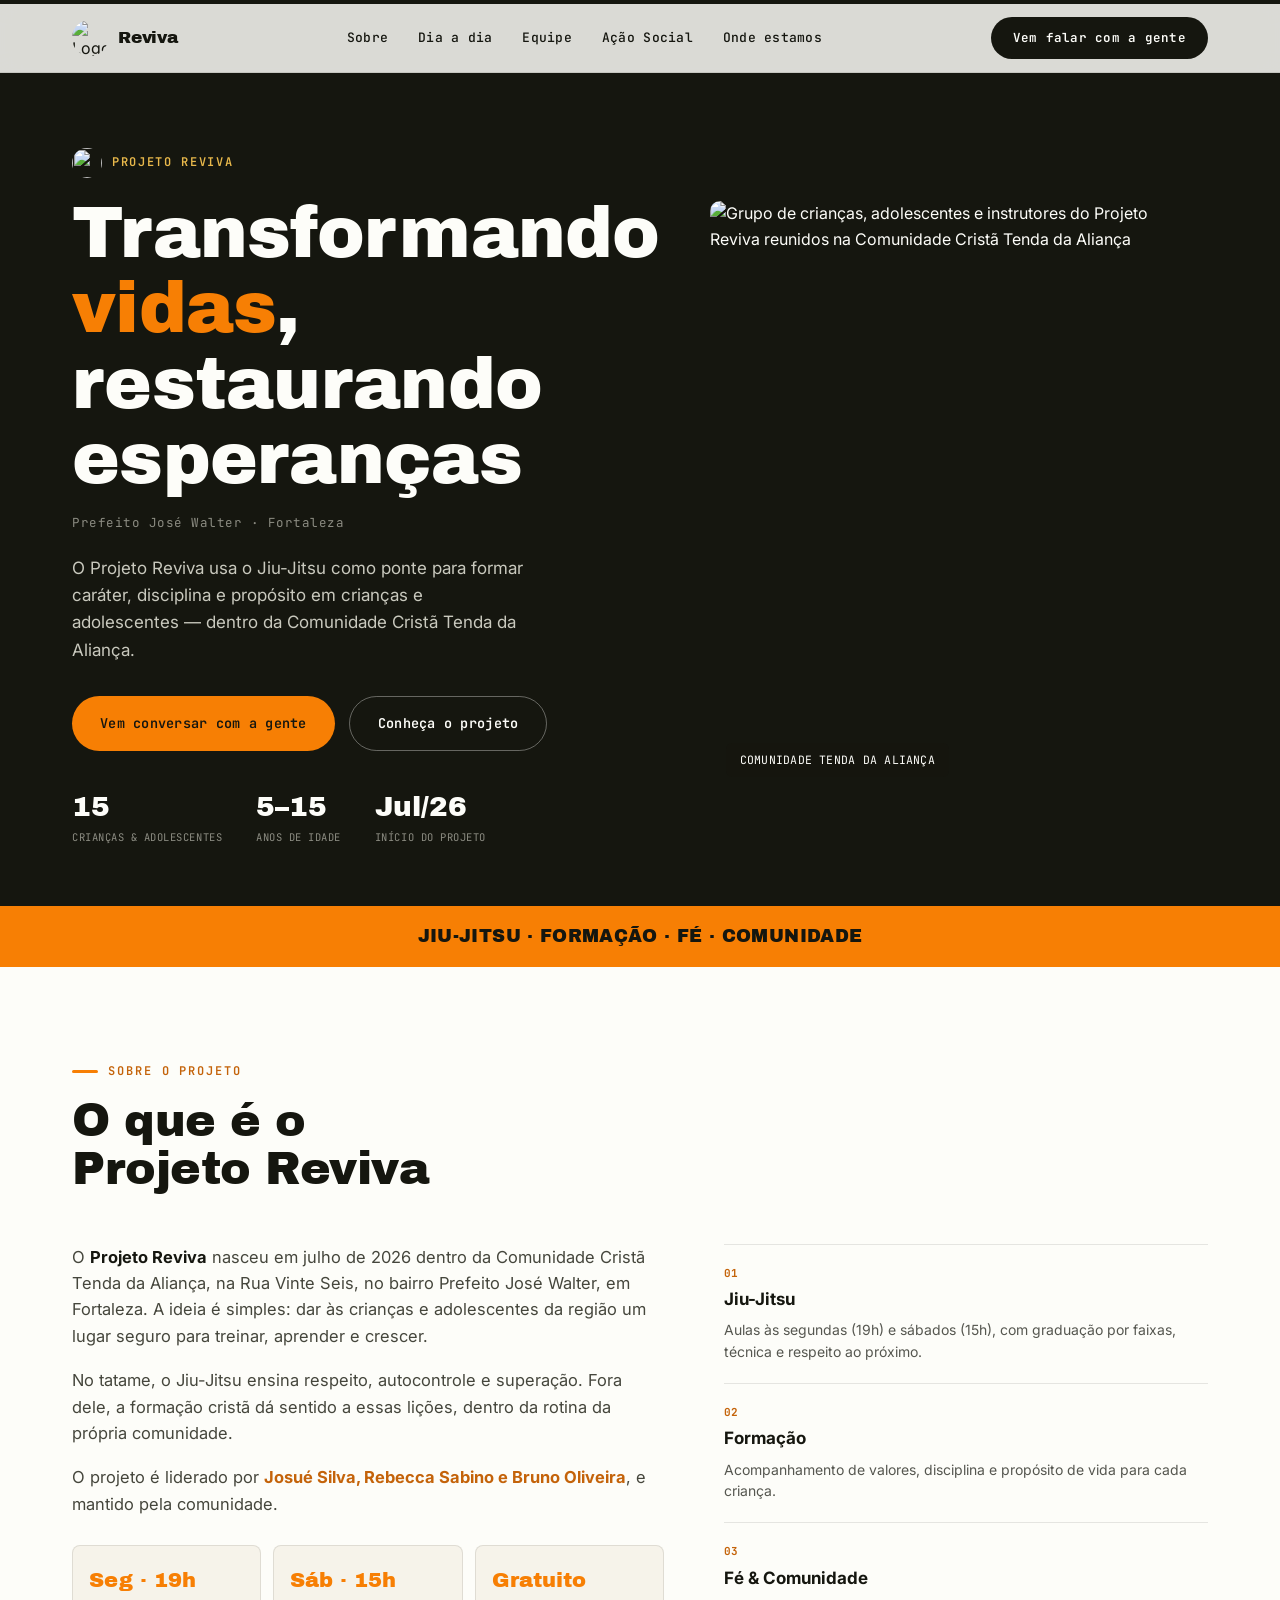
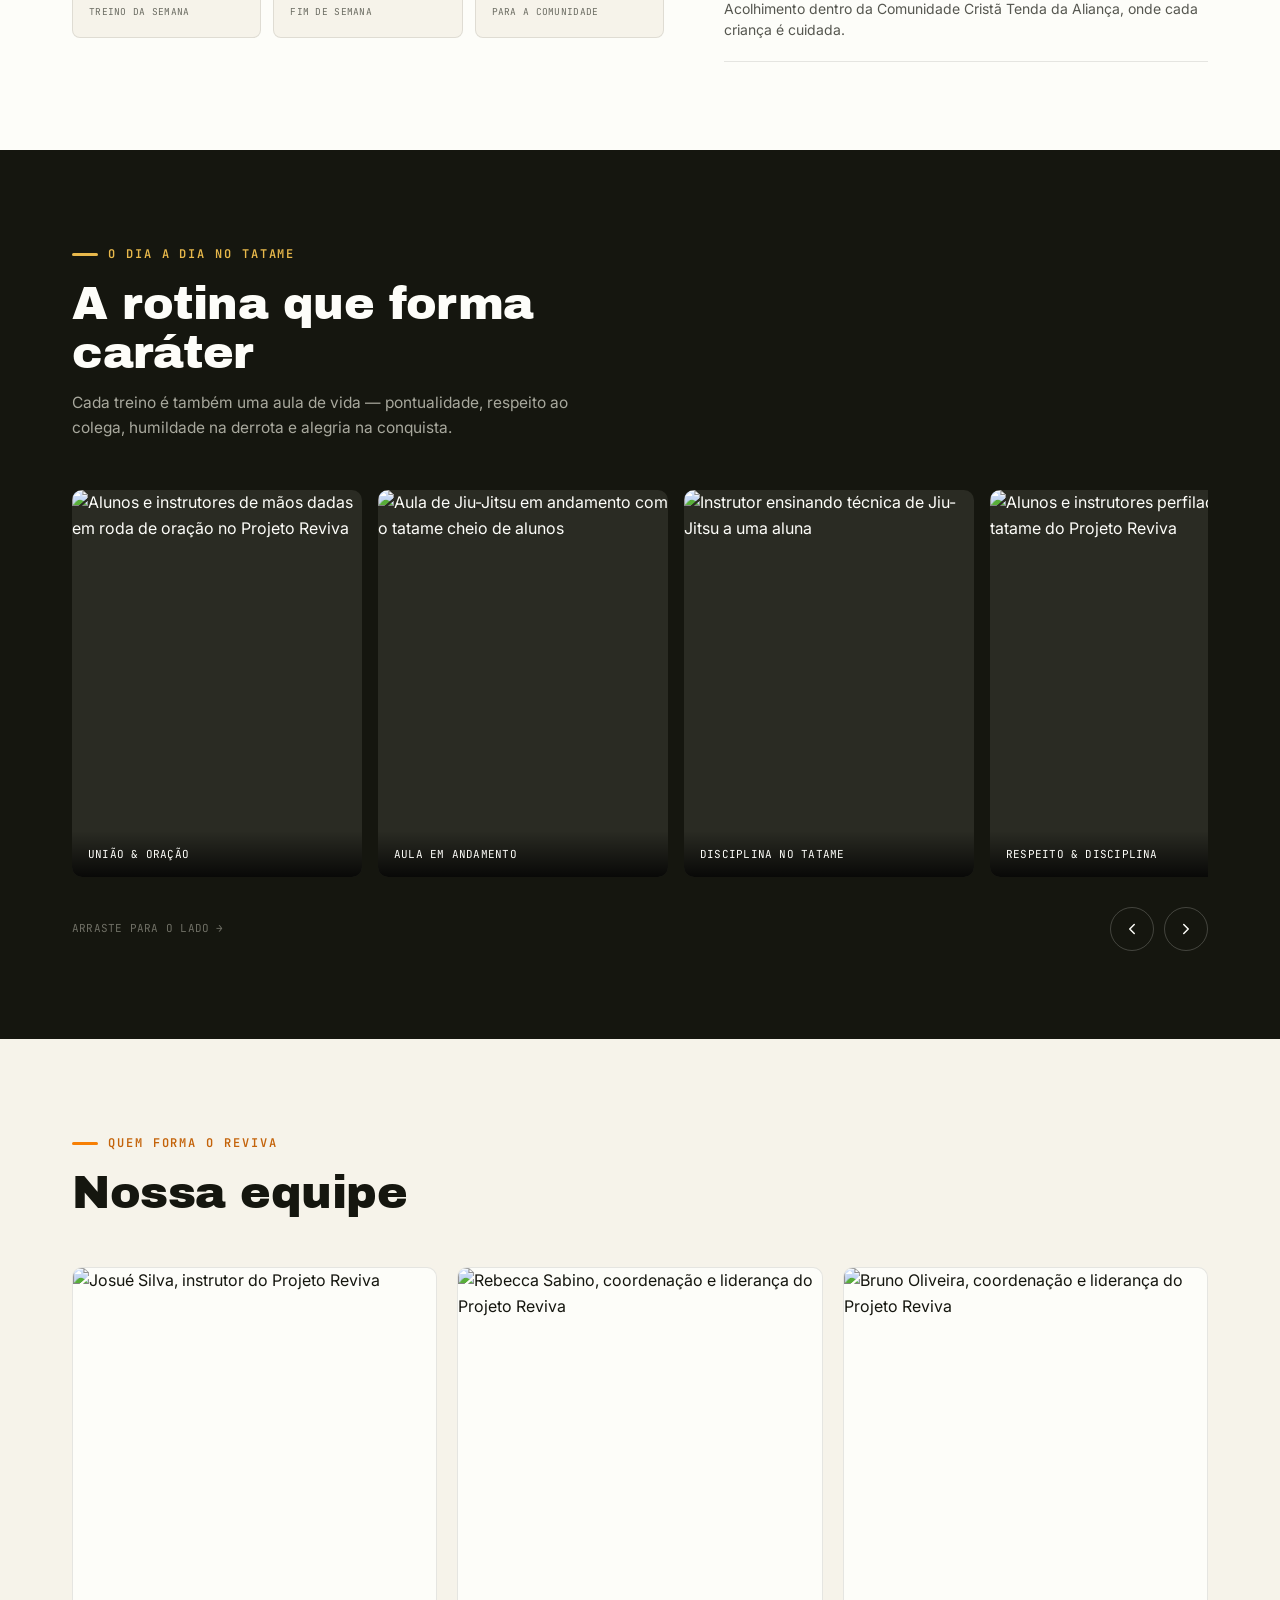
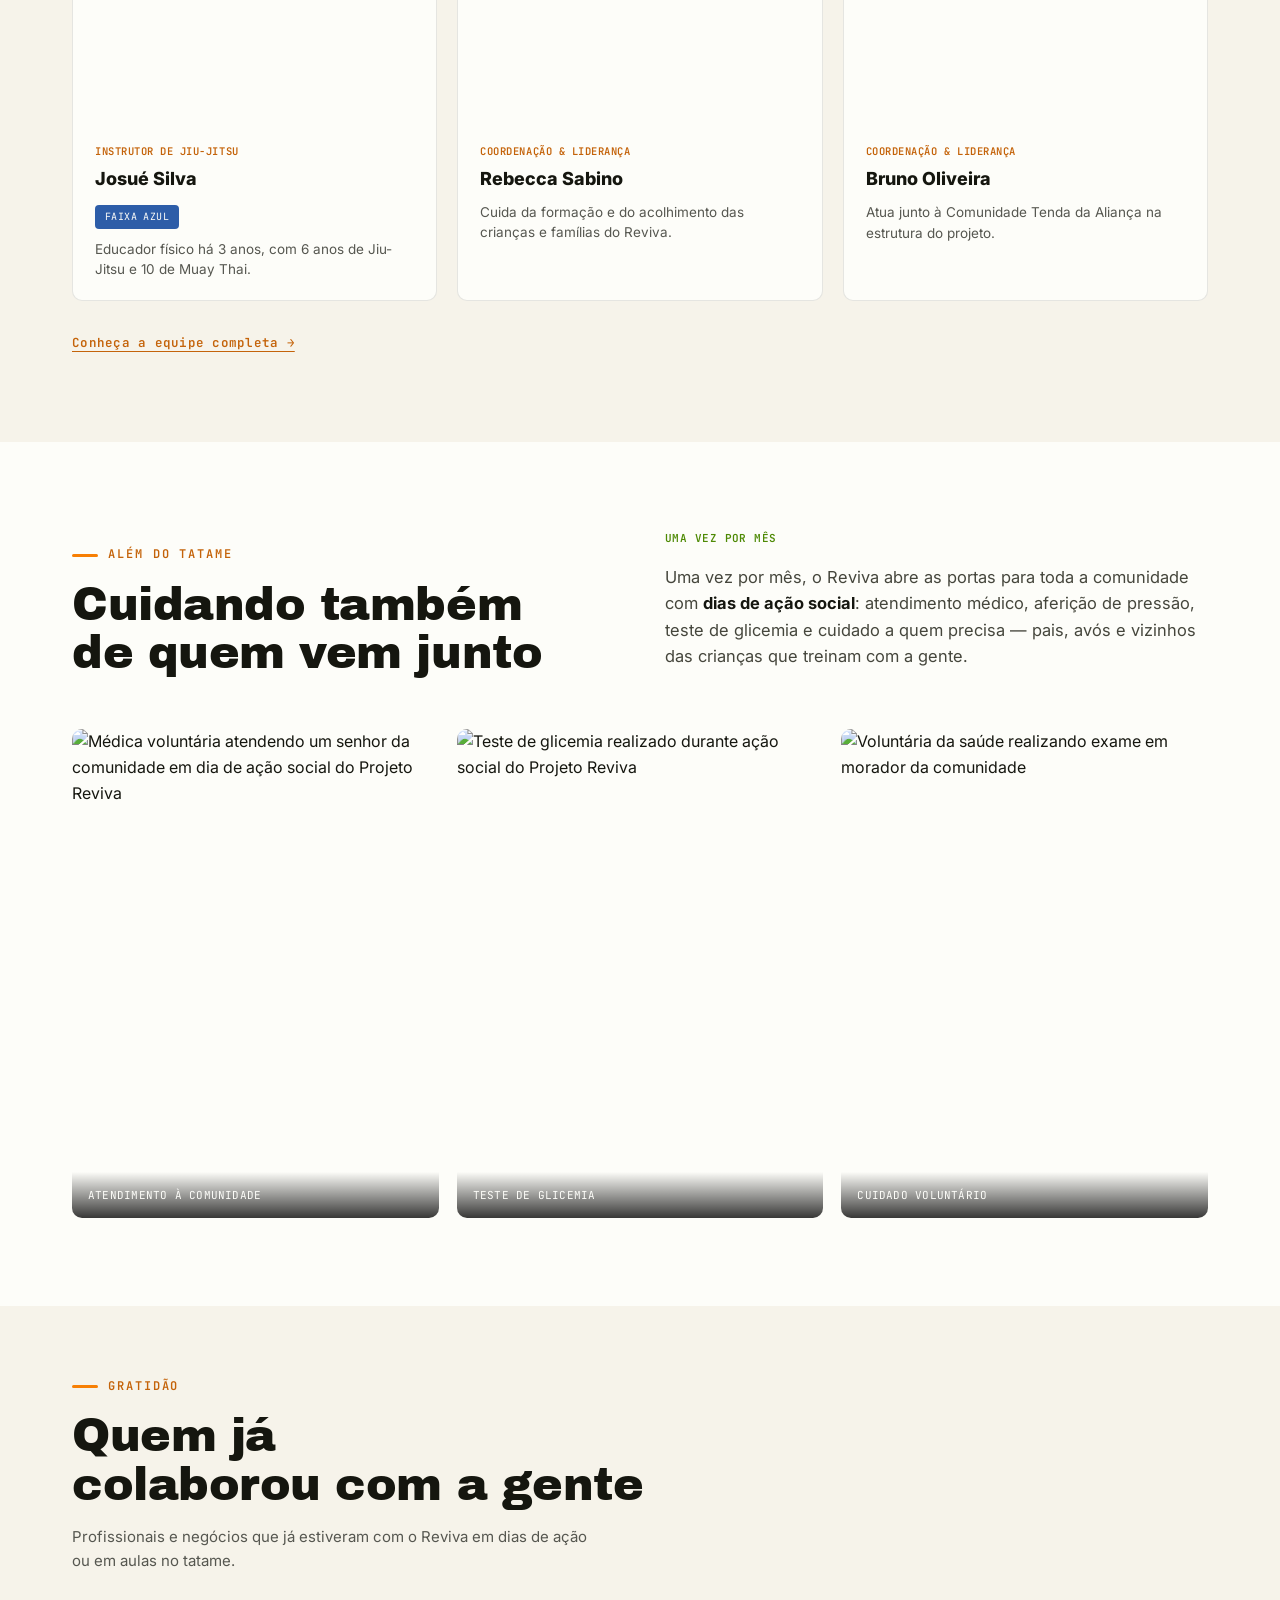
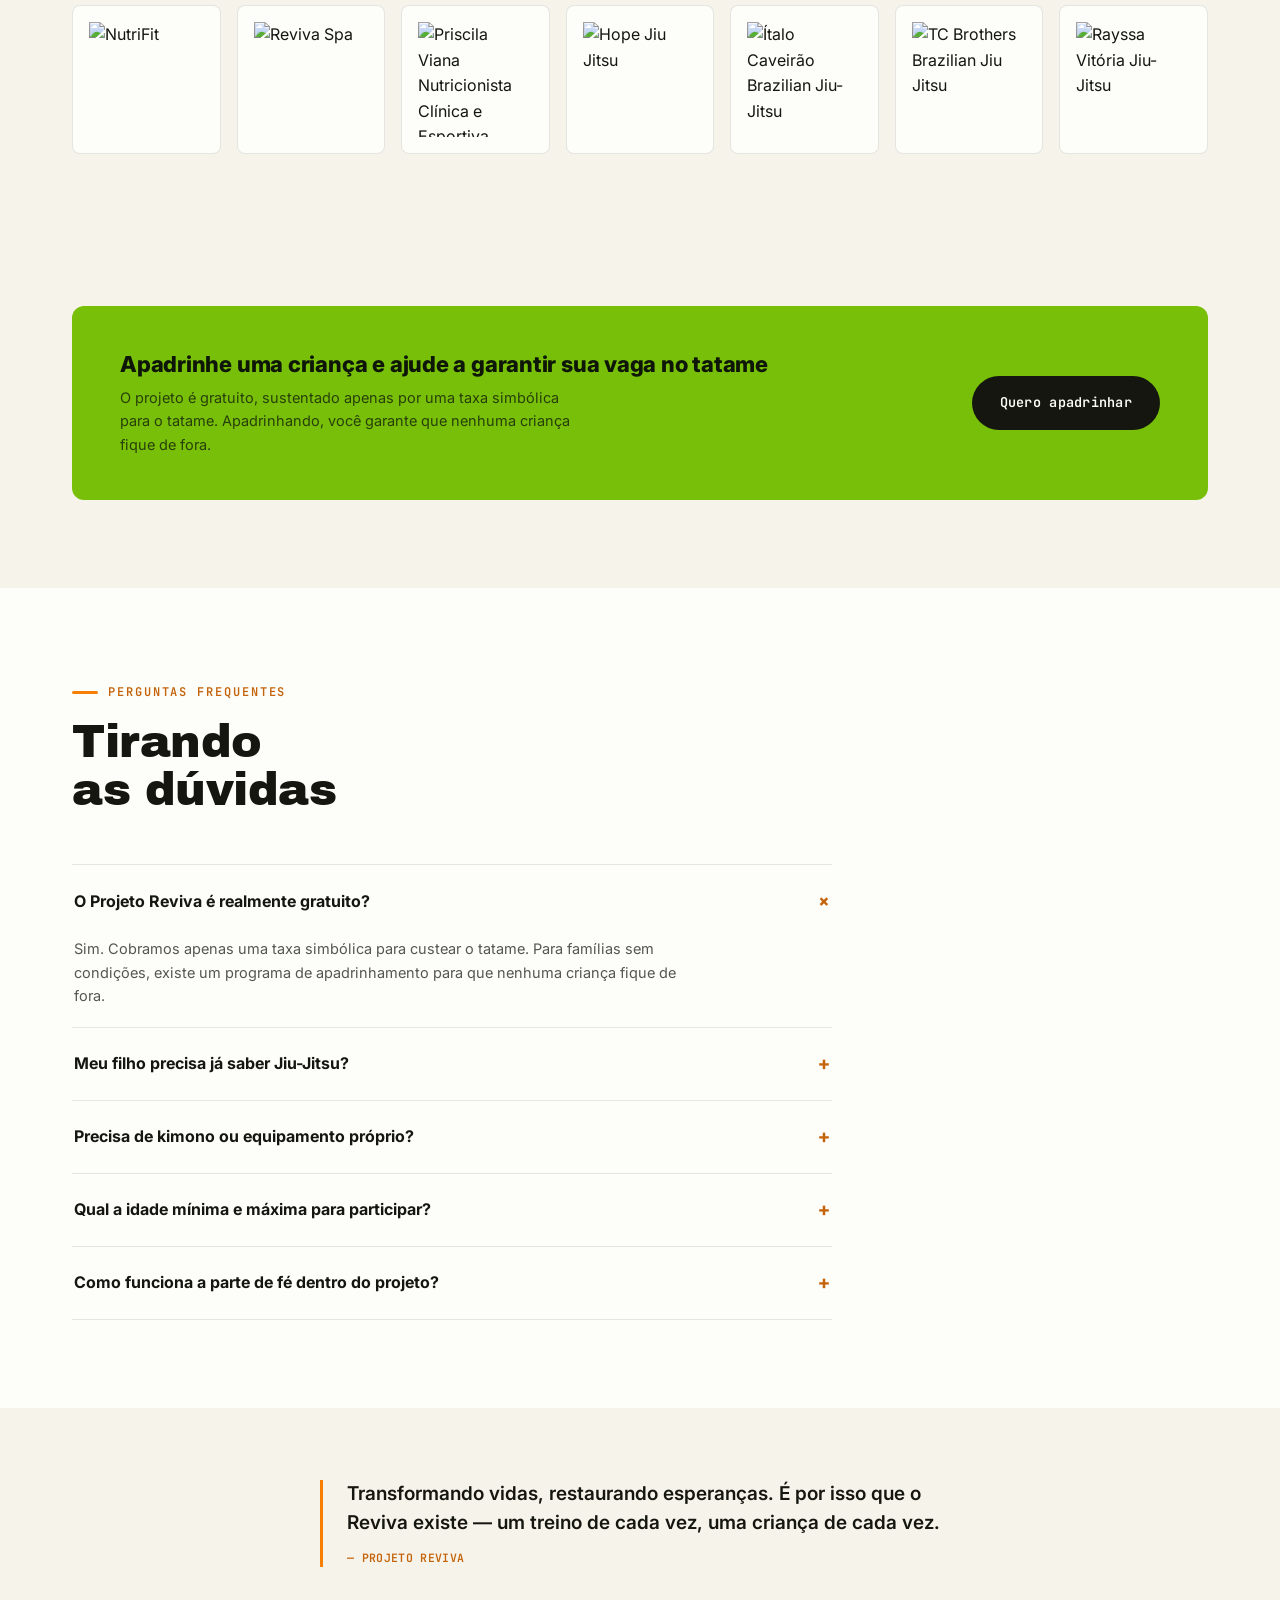
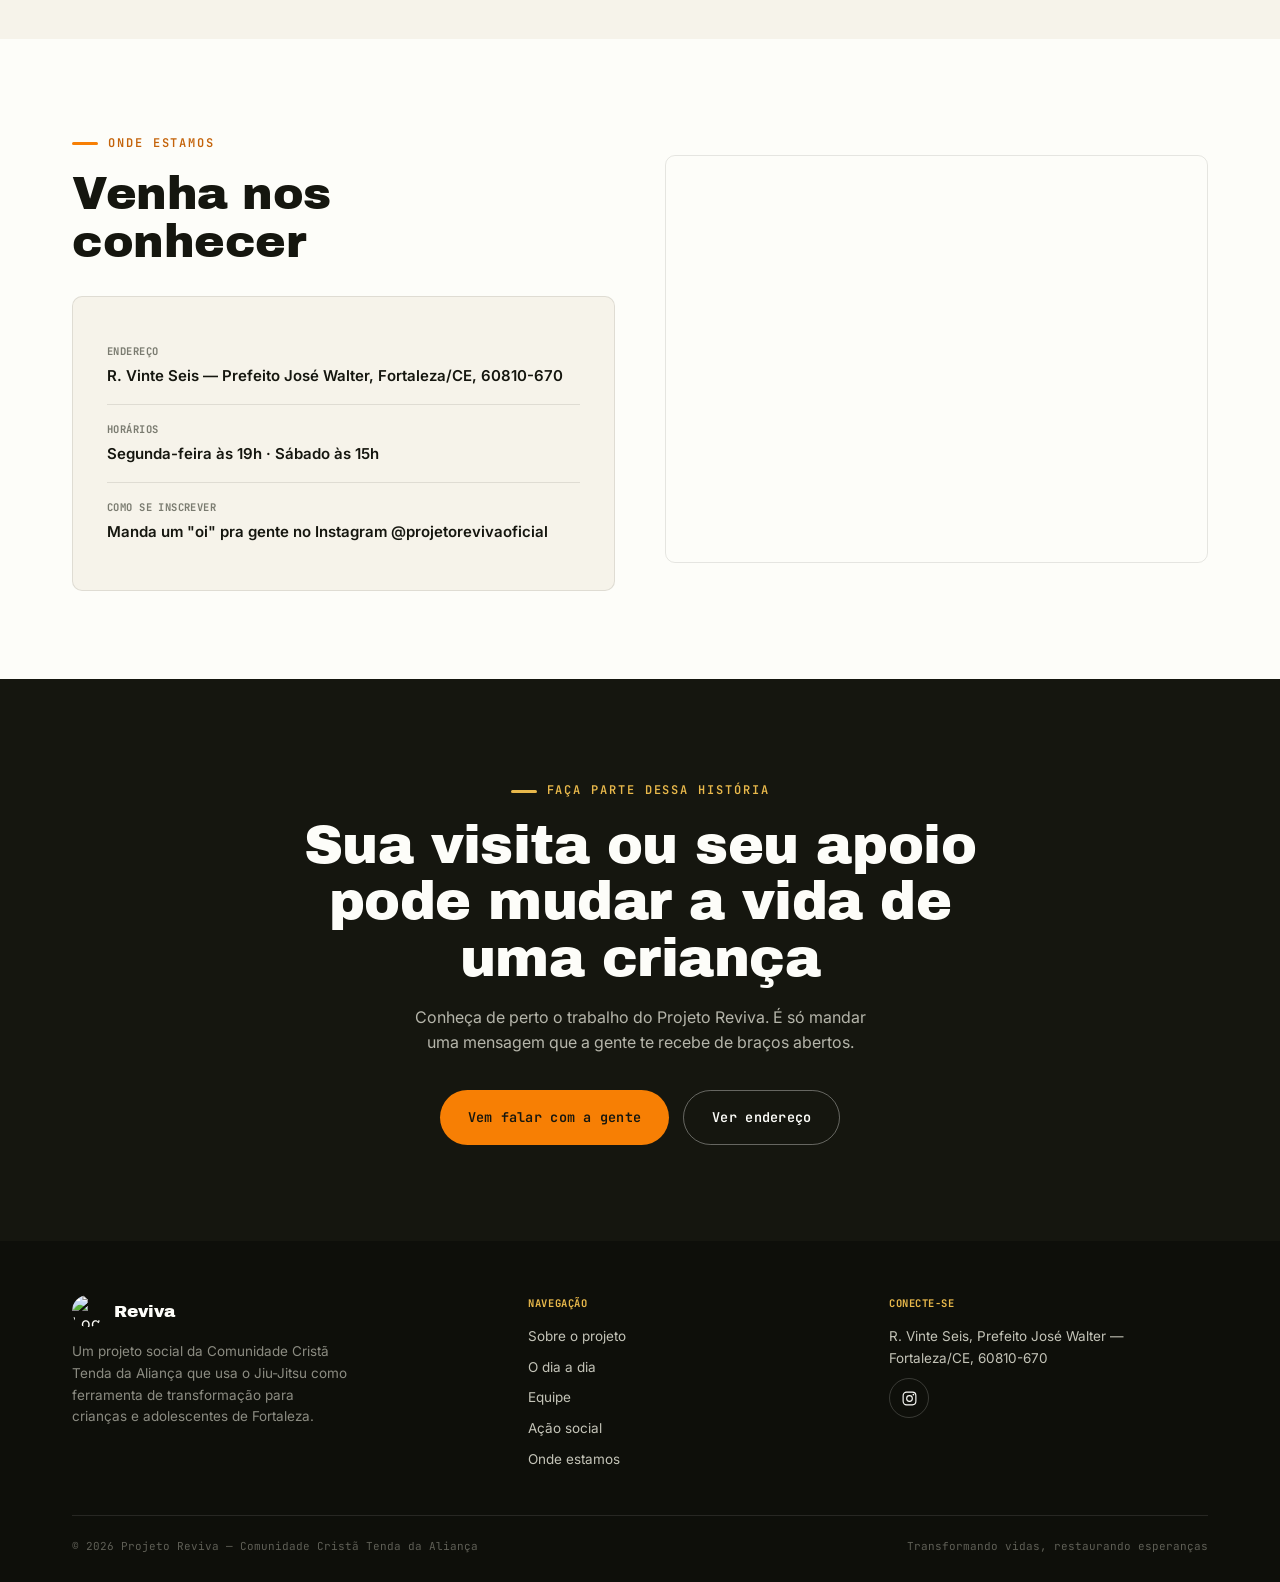
==== index.html @ ad14e655 "Projeto Reviva - Primeiro commit do projeto." ====
<!DOCTYPE html>
<html lang="pt-BR">
<head>
<meta charset="UTF-8">
<meta name="viewport" content="width=device-width, initial-scale=1.0">
<title>Projeto Reviva — Transformando vidas, restaurando esperanças</title>
<meta name="description" content="Projeto Reviva: Jiu-Jitsu, formação e fé para crianças e adolescentes em Fortaleza. Uma iniciativa da Comunidade Cristã Tenda da Aliança.">

<meta property="og:type" content="website">
<meta property="og:title" content="Projeto Reviva — Transformando vidas, restaurando esperanças">
<meta property="og:description" content="Jiu-Jitsu, formação e fé para crianças e adolescentes em Fortaleza. Conheça o Projeto Reviva.">
<meta property="og:image" content="img/grupo-completo-cruz.jpg">
<meta property="og:locale" content="pt_BR">
<meta name="twitter:card" content="summary_large_image">
<meta name="twitter:title" content="Projeto Reviva — Transformando vidas, restaurando esperanças">
<meta name="twitter:description" content="Jiu-Jitsu, formação e fé para crianças e adolescentes em Fortaleza.">
<meta name="twitter:image" content="img/grupo-completo-cruz.jpg">

<link rel="icon" type="image/png" href="img/logo-reviva-small.png">
<link rel="canonical" href="https://projetoreviva.vercel.app/">
<link rel="preload" as="image" href="img/grupo-completo-cruz.webp" type="image/webp">
<link rel="preconnect" href="https://fonts.googleapis.com">
<link rel="preconnect" href="https://fonts.gstatic.com" crossorigin>
<link href="https://fonts.googleapis.com/css2?family=Archivo+Black&family=Inter:wght@400;500;600;700;800;900&family=JetBrains+Mono:wght@400;500;600&display=swap" rel="stylesheet">
<link rel="stylesheet" href="style.css">
<link rel="stylesheet" href="home.css">
</head>
<body>

<div class="belt-progress" id="beltProgress"></div>

<header>
  <div class="header-inner wrap">
    <div class="logo">
      <img src="img/logo-reviva-small.png" alt="Logo Projeto Reviva">
      <span class="logo-text">Reviva</span>
    </div>
    <nav class="desktop-nav">
      <a href="#sobre">Sobre</a>
      <a href="#dia-a-dia">Dia a dia</a>
      <a href="equipe.html">Equipe</a>
      <a href="#acao-social">Ação Social</a>
      <a href="#local">Onde estamos</a>
    </nav>
    <a class="header-cta desktop-only" href="https://www.instagram.com/projetorevivaoficial" target="_blank" rel="noopener">Vem falar com a gente</a>
    <button class="menu-toggle" id="menuToggle" aria-label="Abrir menu" aria-expanded="false" aria-controls="mobileMenu">
      <svg class="icon-open" viewBox="0 0 24 24" fill="none"><path d="M4 7h16M4 12h16M4 17h16" stroke="#15160F" stroke-width="2" stroke-linecap="round"/></svg>
      <svg class="icon-close" viewBox="0 0 24 24" fill="none"><path d="M6 6l12 12M18 6L6 18" stroke="#15160F" stroke-width="2" stroke-linecap="round"/></svg>
    </button>
  </div>
</header>

<div class="mobile-menu" id="mobileMenu">
  <nav>
    <a href="#sobre" class="mm-link">Sobre</a>
    <a href="#dia-a-dia" class="mm-link">Dia a dia</a>
    <a href="equipe.html" class="mm-link">Equipe</a>
    <a href="#acao-social" class="mm-link">Ação Social</a>
    <a href="#local" class="mm-link">Onde estamos</a>
  </nav>
  <a href="https://www.instagram.com/projetorevivaoficial" target="_blank" rel="noopener" class="btn btn-primary">Vem falar com a gente</a>
  <p class="mobile-menu-footer mt-32">Comunidade Cristã Tenda da Aliança<br>Fortaleza · CE</p>
</div>

<a href="https://www.instagram.com/projetorevivaoficial" target="_blank" rel="noopener" class="floating-cta" id="floatingCta">
  Fala com a gente →
</a>

<main>

  <section class="hero">
    <div class="wrap hero-grid">
      <div class="hero-content reveal">
        <div class="hero-kicker">
          <img src="img/logo-reviva-small.png" alt="">
          <span>Projeto Reviva</span>
        </div>
        <h1 class="hero-title">
          Transformando <span class="hi">vidas</span>,<br>
          restaurando esperanças
        </h1>
        <p class="hero-location">Prefeito José Walter · Fortaleza</p>
        <p class="hero-sub">
          O Projeto Reviva usa o Jiu-Jitsu como ponte para formar caráter, disciplina e propósito em crianças e adolescentes — dentro da Comunidade Cristã Tenda da Aliança.
        </p>
        <div class="hero-actions">
          <a href="https://www.instagram.com/projetorevivaoficial" target="_blank" rel="noopener" class="btn btn-primary">Vem conversar com a gente</a>
          <a href="#sobre" class="btn btn-outline-light">Conheça o projeto</a>
        </div>
        <div class="hero-stats">
          <div><div class="stat-num">15</div><div class="stat-label">Crianças &amp; adolescentes</div></div>
          <div><div class="stat-num">5–15</div><div class="stat-label">Anos de idade</div></div>
          <div><div class="stat-num">Jul/26</div><div class="stat-label">Início do projeto</div></div>
        </div>
      </div>

      <div class="hero-visual reveal">
        <div class="hero-photo">
          <picture>
            <source srcset="img/grupo-completo-cruz.webp" type="image/webp">
            <img src="img/grupo-completo-cruz.jpg" alt="Grupo de crianças, adolescentes e instrutores do Projeto Reviva reunidos na Comunidade Cristã Tenda da Aliança" loading="eager">
          </picture>
          <div class="hero-photo-badge">Comunidade Tenda da Aliança</div>
        </div>
      </div>
    </div>
  </section>

  <div class="faixa-texto">
    <p>Jiu-Jitsu · Formação · Fé · Comunidade</p>
  </div>

  <section class="sobre" id="sobre">
    <div class="wrap">
      <div class="section-head reveal">
        <span class="eyebrow">Sobre o projeto</span>
        <h2 class="section-title">O que é o<br>Projeto Reviva</h2>
      </div>
      <div class="sobre-grid">
        <div class="sobre-text reveal">
          <p>O <strong>Projeto Reviva</strong> nasceu em julho de 2026 dentro da Comunidade Cristã Tenda da Aliança, na Rua Vinte Seis, no bairro Prefeito José Walter, em Fortaleza. A ideia é simples: dar às crianças e adolescentes da região um lugar seguro para treinar, aprender e crescer.</p>
          <p>No tatame, o Jiu-Jitsu ensina respeito, autocontrole e superação. Fora dele, a formação cristã dá sentido a essas lições, dentro da rotina da própria comunidade.</p>
          <p>O projeto é liderado por <strong class="o">Josué Silva, Rebecca Sabino e Bruno Oliveira</strong>, e mantido pela comunidade.</p>
          <div class="stat-strip">
            <div class="stat-strip-item"><div class="n">Seg · 19h</div><div class="l">Treino da semana</div></div>
            <div class="stat-strip-item"><div class="n">Sáb · 15h</div><div class="l">Fim de semana</div></div>
            <div class="stat-strip-item"><div class="n">Gratuito</div><div class="l">Para a comunidade</div></div>
          </div>
        </div>
        <div class="pilar-stack">
          <div class="pilar"><div class="num">01</div><h4>Jiu-Jitsu</h4><p>Aulas às segundas (19h) e sábados (15h), com graduação por faixas, técnica e respeito ao próximo.</p></div>
          <div class="pilar"><div class="num">02</div><h4>Formação</h4><p>Acompanhamento de valores, disciplina e propósito de vida para cada criança.</p></div>
          <div class="pilar"><div class="num">03</div><h4>Fé &amp; Comunidade</h4><p>Acolhimento dentro da Comunidade Cristã Tenda da Aliança, onde cada criança é cuidada.</p></div>
        </div>
      </div>
    </div>
  </section>

  <section class="galeria" id="dia-a-dia">
    <div class="wrap">
      <div class="section-head reveal">
        <span class="eyebrow on-dark">O dia a dia no tatame</span>
        <h2 class="section-title text-paper">A rotina que forma<br>caráter</h2>
        <p class="galeria-sub">Cada treino é também uma aula de vida — pontualidade, respeito ao colega, humildade na derrota e alegria na conquista.</p>
      </div>

      <div class="carousel reveal">
        <div class="carousel-track" id="carouselTrack" role="region" aria-label="Galeria de fotos do dia a dia" aria-live="polite">
          <div class="carousel-slide">
            <picture><source srcset="img/roda-maos-dadas.webp" type="image/webp"><img src="img/roda-maos-dadas.jpg" alt="Alunos e instrutores de mãos dadas em roda de oração no Projeto Reviva" loading="lazy"></picture>
            <div class="carousel-caption">União &amp; oração</div>
          </div>
          <div class="carousel-slide">
            <picture><source srcset="img/aula-tatame-cheio.webp" type="image/webp"><img src="img/aula-tatame-cheio.jpg" alt="Aula de Jiu-Jitsu em andamento com o tatame cheio de alunos" loading="lazy"></picture>
            <div class="carousel-caption">Aula em andamento</div>
          </div>
          <div class="carousel-slide">
            <picture><source srcset="img/foto-tecnica.webp" type="image/webp"><img src="img/foto-tecnica.jpg" alt="Instrutor ensinando técnica de Jiu-Jitsu a uma aluna" loading="lazy"></picture>
            <div class="carousel-caption">Disciplina no tatame</div>
          </div>
          <div class="carousel-slide">
            <picture><source srcset="img/grupo-tatame-fila.webp" type="image/webp"><img src="img/grupo-tatame-fila.jpg" alt="Alunos e instrutores perfilados no tatame do Projeto Reviva" loading="lazy"></picture>
            <div class="carousel-caption">Respeito &amp; disciplina</div>
          </div>
          <div class="carousel-slide">
            <picture><source srcset="img/lideres-conversando.webp" type="image/webp"><img src="img/lideres-conversando.jpg" alt="Instrutores e líderes do Projeto Reviva conversando com o grupo" loading="lazy"></picture>
            <div class="carousel-caption">Nossa equipe</div>
          </div>
        </div>
        <div class="carousel-nav">
          <span class="carousel-hint">Arraste para o lado →</span>
          <div class="carousel-btns">
            <button class="carousel-btn" id="prevBtn" aria-label="Slide anterior"><svg viewBox="0 0 24 24" fill="none"><path d="M15 18l-6-6 6-6" stroke="currentColor" stroke-width="2" stroke-linecap="round" stroke-linejoin="round"/></svg></button>
            <button class="carousel-btn" id="nextBtn" aria-label="Próximo slide"><svg viewBox="0 0 24 24" fill="none"><path d="M9 18l6-6-6-6" stroke="currentColor" stroke-width="2" stroke-linecap="round" stroke-linejoin="round"/></svg></button>
          </div>
        </div>
      </div>
    </div>
  </section>

  <section class="equipe" id="equipe">
    <div class="wrap">
      <div class="section-head reveal">
        <span class="eyebrow">Quem forma o Reviva</span>
        <h2 class="section-title">Nossa equipe</h2>
      </div>
      <div class="equipe-grid reveal">
        <div class="membro-card">
          <div class="membro-photo">
            <picture><source srcset="img/foto-tecnica.webp" type="image/webp"><img src="img/foto-tecnica.jpg" alt="Josué Silva, instrutor do Projeto Reviva"></picture>
          </div>
          <div class="membro-body">
            <div class="membro-role">Instrutor de Jiu-Jitsu</div>
            <div class="membro-name">Josué Silva</div>
            <span class="membro-belt">Faixa Azul</span>
            <p class="bio">Educador físico há 3 anos, com 6 anos de Jiu-Jitsu e 10 de Muay Thai.</p>
          </div>
        </div>
        <div class="membro-card">
          <div class="membro-photo">
            <picture><source srcset="img/rebecca-sabino.webp" type="image/webp"><img src="img/rebecca-sabino.jpg" alt="Rebecca Sabino, coordenação e liderança do Projeto Reviva"></picture>
          </div>
          <div class="membro-body">
            <div class="membro-role">Coordenação &amp; Liderança</div>
            <div class="membro-name">Rebecca Sabino</div>
            <p class="bio">Cuida da formação e do acolhimento das crianças e famílias do Reviva.</p>
          </div>
        </div>
        <div class="membro-card">
          <div class="membro-photo">
            <picture><source srcset="img/bruno-oliveira.webp" type="image/webp"><img src="img/bruno-oliveira.jpg" alt="Bruno Oliveira, coordenação e liderança do Projeto Reviva"></picture>
          </div>
          <div class="membro-body">
            <div class="membro-role">Coordenação &amp; Liderança</div>
            <div class="membro-name">Bruno Oliveira</div>
            <p class="bio">Atua junto à Comunidade Tenda da Aliança na estrutura do projeto.</p>
          </div>
        </div>
      </div>
      <a class="equipe-link" href="equipe.html">Conheça a equipe completa →</a>
    </div>
  </section>

  <section class="acao-social" id="acao-social">
    <div class="wrap">
      <div class="acao-intro reveal">
        <div>
          <span class="eyebrow">Além do tatame</span>
          <h2 class="section-title">Cuidando também<br>de quem vem junto</h2>
        </div>
        <div>
          <span class="acao-label">Uma vez por mês</span>
          <p>Uma vez por mês, o Reviva abre as portas para toda a comunidade com <strong>dias de ação social</strong>: atendimento médico, aferição de pressão, teste de glicemia e cuidado a quem precisa — pais, avós e vizinhos das crianças que treinam com a gente.</p>
        </div>
      </div>

      <div class="acao-grid reveal">
        <div class="acao-card"><picture><source srcset="img/acao-social-atendimento.webp" type="image/webp"><img src="img/acao-social-atendimento.jpg" alt="Médica voluntária atendendo um senhor da comunidade em dia de ação social do Projeto Reviva" loading="lazy"></picture><div class="acao-caption">Atendimento à comunidade</div></div>
        <div class="acao-card"><picture><source srcset="img/acao-social-glicemia.webp" type="image/webp"><img src="img/acao-social-glicemia.jpg" alt="Teste de glicemia realizado durante ação social do Projeto Reviva" loading="lazy"></picture><div class="acao-caption">Teste de glicemia</div></div>
        <div class="acao-card"><picture><source srcset="img/acao-social-teste.webp" type="image/webp"><img src="img/acao-social-teste.jpg" alt="Voluntária da saúde realizando exame em morador da comunidade" loading="lazy"></picture><div class="acao-caption">Cuidado voluntário</div></div>
      </div>
    </div>
  </section>

  <section class="colaboradores">
    <div class="wrap">
      <div class="section-head reveal mb-36">
        <span class="eyebrow">Gratidão</span>
        <h2 class="section-title">Quem já<br>colaborou com a gente</h2>
      </div>
      <p class="colab-sub reveal">Profissionais e negócios que já estiveram com o Reviva em dias de ação ou em aulas no tatame.</p>
      <div class="colab-grid reveal">
        <div class="colab-item">
          <picture><source srcset="img/colab-nutrifit.webp" type="image/webp"><img src="img/colab-nutrifit.jpg" alt="NutriFit"></picture>
        </div>
        <div class="colab-item">
          <picture><source srcset="img/colab-reviva-spa.webp" type="image/webp"><img src="img/colab-reviva-spa.jpg" alt="Reviva Spa"></picture>
        </div>
        <div class="colab-item">
          <picture><source srcset="img/colab-priscila-viana.webp" type="image/webp"><img src="img/colab-priscila-viana.jpg" alt="Priscila Viana Nutricionista Clínica e Esportiva"></picture>
        </div>
        <div class="colab-item">
          <picture><source srcset="img/colab-hope-jiujitsu.webp" type="image/webp"><img src="img/colab-hope-jiujitsu.jpg" alt="Hope Jiu Jitsu"></picture>
        </div>
        <div class="colab-item">
          <picture><source srcset="img/colab-italo-caveirao.webp" type="image/webp"><img src="img/colab-italo-caveirao.jpg" alt="Ítalo Caveirão Brazilian Jiu-Jitsu"></picture>
        </div>
        <div class="colab-item">
          <picture><source srcset="img/colab-tc-brothers.webp" type="image/webp"><img src="img/colab-tc-brothers.jpg" alt="TC Brothers Brazilian Jiu Jitsu"></picture>
        </div>
        <div class="colab-item">
          <picture><source srcset="img/colab-rayssa-vitoria.webp" type="image/webp"><img src="img/colab-rayssa-vitoria.jpg" alt="Rayssa Vitória Jiu-Jitsu"></picture>
        </div>
      </div>
    </div>
  </section>

  <section class="apadrinhar">
    <div class="wrap">
      <div class="apadrinhar-box reveal">
        <div>
          <h3>Apadrinhe uma criança e ajude a garantir sua vaga no tatame</h3>
          <p>O projeto é gratuito, sustentado apenas por uma taxa simbólica para o tatame. Apadrinhando, você garante que nenhuma criança fique de fora.</p>
        </div>
        <a href="https://www.instagram.com/projetorevivaoficial" target="_blank" rel="noopener" class="btn btn-solid-dark">Quero apadrinhar</a>
      </div>
    </div>
  </section>

  <section class="faq">
    <div class="wrap">
      <div class="section-head reveal">
        <span class="eyebrow">Perguntas frequentes</span>
        <h2 class="section-title">Tirando<br>as dúvidas</h2>
      </div>
      <div class="faq-list reveal">
        <div class="faq-item open">
          <div class="faq-question" role="button" tabindex="0" aria-expanded="true"><span>O Projeto Reviva é realmente gratuito?</span><span class="plus">+</span></div>
          <div class="faq-answer"><p>Sim. Cobramos apenas uma taxa simbólica para custear o tatame. Para famílias sem condições, existe um programa de apadrinhamento para que nenhuma criança fique de fora.</p></div>
        </div>
        <div class="faq-item">
          <div class="faq-question" role="button" tabindex="0" aria-expanded="false"><span>Meu filho precisa já saber Jiu-Jitsu?</span><span class="plus">+</span></div>
          <div class="faq-answer"><p>Não, pelo contrário — a maioria começa do zero. As aulas são pensadas para iniciantes, com graduação por faixas conforme a evolução de cada criança.</p></div>
        </div>
        <div class="faq-item">
          <div class="faq-question" role="button" tabindex="0" aria-expanded="false"><span>Precisa de kimono ou equipamento próprio?</span><span class="plus">+</span></div>
          <div class="faq-answer"><p>Para começar, não. Converse com a gente pelo Instagram que explicamos certinho o que é necessário para as primeiras aulas.</p></div>
        </div>
        <div class="faq-item">
          <div class="faq-question" role="button" tabindex="0" aria-expanded="false"><span>Qual a idade mínima e máxima para participar?</span><span class="plus">+</span></div>
          <div class="faq-answer"><p>Atendemos crianças e adolescentes de 5 a 15 anos, com turmas e treinos adaptados para cada faixa etária.</p></div>
        </div>
        <div class="faq-item">
          <div class="faq-question" role="button" tabindex="0" aria-expanded="false"><span>Como funciona a parte de fé dentro do projeto?</span><span class="plus">+</span></div>
          <div class="faq-answer"><p>O Reviva acontece dentro da Comunidade Cristã Tenda da Aliança, e a formação cristã caminha junto com o esporte — sem excluir ninguém que queira participar do Jiu-Jitsu.</p></div>
        </div>
      </div>
    </div>
  </section>

  <section class="depoimento">
    <div class="wrap">
      <div class="depoimento-box reveal">
        <p class="quote">Transformando vidas, restaurando esperanças. É por isso que o Reviva existe — um treino de cada vez, uma criança de cada vez.</p>
        <p class="author">— Projeto Reviva</p>
      </div>
    </div>
  </section>

  <section class="local" id="local">
    <div class="wrap local-grid">
      <div class="reveal">
        <span class="eyebrow">Onde estamos</span>
        <h2 class="section-title mb-30">Venha nos<br>conhecer</h2>
        <div class="info-card">
          <div class="info-row"><h5>Endereço</h5><p>R. Vinte Seis — Prefeito José Walter, Fortaleza/CE, 60810-670</p></div>
          <div class="info-row"><h5>Horários</h5><p>Segunda-feira às 19h · Sábado às 15h</p></div>
          <div class="info-row"><h5>Como se inscrever</h5><p>Manda um "oi" pra gente no Instagram @projetorevivaoficial</p></div>
        </div>
      </div>
      <div class="map-embed reveal">
        <iframe
          src="https://www.google.com/maps?q=Rua+Vinte+Seis,+Prefeito+Jos%C3%A9+Walter,+Fortaleza+-+CE,+60810-670&output=embed"
          loading="lazy"
          referrerpolicy="no-referrer-when-downgrade"
          title="Mapa interativo — Localização do Projeto Reviva na Rua Vinte Seis, Prefeito José Walter, Fortaleza - CE, 60810-670. Arraste para navegar ou clique para abrir no Google Maps.">
        </iframe>
      </div>
    </div>
  </section>

  <section class="cta-final">
    <div class="wrap">
      <span class="eyebrow on-dark">Faça parte dessa história</span>
      <h2>Sua visita ou seu apoio pode mudar a vida de uma criança</h2>
      <p class="sub">Conheça de perto o trabalho do Projeto Reviva. É só mandar uma mensagem que a gente te recebe de braços abertos.</p>
      <div class="cta-final-actions">
        <a href="https://www.instagram.com/projetorevivaoficial" target="_blank" rel="noopener" class="btn btn-primary">Vem falar com a gente</a>
        <a href="#local" class="btn btn-outline-light">Ver endereço</a>
      </div>
    </div>
  </section>

</main>

<footer>
  <div class="wrap">
    <div class="footer-top">
      <div>
        <div class="footer-logo">
          <img src="img/logo-reviva-small.png" alt="Logo Projeto Reviva">
          <span>Reviva</span>
        </div>
        <p class="desc">Um projeto social da Comunidade Cristã Tenda da Aliança que usa o Jiu-Jitsu como ferramenta de transformação para crianças e adolescentes de Fortaleza.</p>
      </div>
      <div class="footer-col">
        <h5>Navegação</h5>
        <a href="#sobre">Sobre o projeto</a>
        <a href="#dia-a-dia">O dia a dia</a>
        <a href="equipe.html">Equipe</a>
        <a href="#acao-social">Ação social</a>
        <a href="#local">Onde estamos</a>
      </div>
      <div class="footer-col">
        <h5>Conecte-se</h5>
        <p>R. Vinte Seis, Prefeito José Walter — Fortaleza/CE, 60810-670</p>
        <div class="social-row">
          <a href="https://www.instagram.com/projetorevivaoficial" target="_blank" rel="noopener" aria-label="Instagram do Projeto Reviva">
            <svg viewBox="0 0 24 24" fill="none"><rect x="3" y="3" width="18" height="18" rx="5" stroke="#FDFDF9" stroke-width="1.6"/><circle cx="12" cy="12" r="4" stroke="#FDFDF9" stroke-width="1.6"/><circle cx="17.5" cy="6.5" r="1.2" fill="#FDFDF9"/></svg>
          </a>
        </div>
      </div>
    </div>
    <div class="footer-bottom">
      <span>© 2026 Projeto Reviva — Comunidade Cristã Tenda da Aliança</span>
      <span>Transformando vidas, restaurando esperanças</span>
    </div>
  </div>
</footer>

<script src="app.js"></script>
</body>
</html>
---- style.css ----
/* ===================================================================
   Projeto Reviva — Stylesheet compartilhado
   Usado por: index.html, equipe.html
   =================================================================== */

:root {
  --ink: #15160F;
  --ink-soft: #2A2B23;
  --paper: #FDFDF9;
  --paper-warm: #F6F3EA;
  --orange: #F77F04;
  --orange-deep: #C4630A;
  --green: #78BF0A;
  --green-deep: #4E8A05;
  --gold: #E8B84B;
  --line: rgba(21,22,15,0.1);

  --display: 'Archivo Black', 'Inter', sans-serif;
  --body: 'Inter', -apple-system, sans-serif;
  --mono: 'JetBrains Mono', monospace;
}

* { margin: 0; padding: 0; box-sizing: border-box; }
html { scroll-behavior: smooth; }
body {
  background: var(--paper);
  color: var(--ink);
  font-family: var(--body);
  line-height: 1.6;
  overflow-x: hidden;
  -webkit-font-smoothing: antialiased;
}
img, svg, picture { display: block; max-width: 100%; }
picture img { width: 100%; height: 100%; }
a { color: inherit; text-decoration: none; }
.wrap { max-width: 1200px; margin: 0 auto; padding: 0 32px; }
@media (max-width: 640px) { .wrap { padding: 0 20px; } }
@media (prefers-reduced-motion: reduce) { * { animation: none !important; transition: none !important; } }
body.menu-open { overflow: hidden; }

::selection { background: var(--orange); color: var(--paper); }

.eyebrow {
  font-family: var(--mono); font-size: 12px; letter-spacing: 0.16em; text-transform: uppercase;
  color: var(--orange-deep); font-weight: 600; display: inline-flex; align-items: center; gap: 10px;
}
.eyebrow::before { content: ''; width: 26px; height: 3px; background: var(--orange); display: inline-block; border-radius: 2px; }
.eyebrow.on-dark { color: var(--gold); }
.eyebrow.on-dark::before { background: var(--gold); }

h1, h2, h3 { font-family: var(--display); font-weight: 400; letter-spacing: -0.01em; line-height: 1.05; }

/* ================= FAIXA PROGRESS BAR (signature) ================= */
.belt-progress {
  position: fixed; top: 0; left: 0; height: 4px; z-index: 200;
  background: linear-gradient(90deg, #EDEDE8 0%, #9C9C94 20%, var(--gold) 45%, var(--orange) 70%, var(--green) 100%);
  width: 100%;
  transform-origin: left;
  transform: scaleX(0);
}

/* ================= HEADER ================= */
header {
  position: fixed; top: 4px; left: 0; right: 0; z-index: 100;
  background: rgba(253, 253, 249, 0.85);
  backdrop-filter: blur(12px) saturate(1.4);
  border-bottom: 1px solid var(--line);
}
.header-inner { max-width: 1200px; margin: 0 auto; padding: 13px 32px; display: flex; align-items: center; justify-content: space-between; }
@media (max-width: 640px) { .header-inner { padding: 12px 20px; } }
.logo { display: flex; align-items: center; gap: 10px; }
.logo img { width: 36px; height: 36px; border-radius: 50%; }
.logo-text { font-family: var(--display); font-size: 17px; letter-spacing: -0.01em; }
nav.desktop-nav { display: flex; gap: 30px; font-family: var(--mono); font-size: 13px; letter-spacing: 0.02em; }
nav.desktop-nav a { position: relative; padding: 4px 0; font-weight: 500; }
nav.desktop-nav a::after { content: ''; position: absolute; bottom: 0; left: 0; width: 0%; height: 2px; background: var(--orange); transition: width 0.25s ease; }
nav.desktop-nav a:hover::after { width: 100%; }
.header-cta {
  background: var(--ink); color: var(--paper); padding: 11px 22px; border-radius: 100px;
  font-family: var(--mono); font-size: 12.5px; font-weight: 600; letter-spacing: 0.02em;
  transition: background 0.25s ease, transform 0.2s ease;
}
.header-cta:hover { background: var(--orange); transform: translateY(-1px); }

.menu-toggle {
  display: none; width: 44px; height: 44px; border-radius: 50%; border: 1px solid var(--line);
  background: var(--paper); align-items: center; justify-content: center; cursor: pointer; flex-shrink: 0;
}
.menu-toggle svg { width: 20px; height: 20px; }
.menu-toggle .icon-close { display: none; }
body.menu-open .menu-toggle .icon-open { display: none; }
body.menu-open .menu-toggle .icon-close { display: block; }

@media (max-width: 860px) {
  nav.desktop-nav { display: none; }
  .header-cta.desktop-only { display: none; }
  .menu-toggle { display: flex; }
}

/* ---- mobile menu overlay ---- */
.mobile-menu {
  position: fixed; inset: 0; z-index: 90; background: var(--ink);
  display: flex; flex-direction: column; justify-content: center;
  padding: 32px; transform: translateY(-100%); transition: transform 0.35s cubic-bezier(.16,1,.3,1);
  overflow-y: auto;
}
body.menu-open .mobile-menu { transform: translateY(0); }
.mobile-menu nav { display: flex; flex-direction: column; gap: 4px; margin-bottom: 32px; }
.mobile-menu nav a {
  font-family: var(--display); font-size: clamp(26px, 8vw, 34px); color: var(--paper); padding: 10px 0;
  border-bottom: 1px solid rgba(253,253,249,0.1);
}
.mobile-menu .header-cta { display: inline-flex; width: fit-content; }
.mobile-menu-footer { font-family: var(--mono); font-size: 12px; color: #8C8C82; }

/* ================= BUTTONS ================= */
.btn {
  display: inline-flex; align-items: center; gap: 10px; padding: 16px 28px; border-radius: 100px;
  font-family: var(--mono); font-size: 13.5px; font-weight: 600; letter-spacing: 0.02em;
  cursor: pointer; border: none; transition: background 0.15s ease, opacity 0.15s ease;
  white-space: nowrap; min-height: 48px;
}
.btn-primary { background: var(--orange); color: var(--ink); }
.btn-primary:hover { opacity: 0.88; }
.btn-outline-light { background: transparent; color: var(--paper); border: 1.5px solid rgba(253,253,249,0.35); }
.btn-outline-light:hover { background: rgba(253,253,249,0.08); border-color: rgba(253,253,249,0.55); }
.btn-outline-dark { background: transparent; color: var(--ink); border: 1.5px solid rgba(21,22,15,0.3); }
.btn-outline-dark:hover { background: var(--ink); color: var(--paper); }
.btn-solid-dark { background: var(--ink); color: var(--paper); }
.btn-solid-dark:hover { opacity: 0.88; }

/* ================= SECTIONS (shared rhythm) ================= */
section { padding: 88px 0; position: relative; }
@media (max-width: 640px) { section { padding: 64px 0; } }
.section-head { max-width: 620px; margin-bottom: 50px; }
@media (max-width: 640px) { .section-head { margin-bottom: 36px; } }
.section-title { font-size: clamp(28px, 3.8vw, 46px); margin-top: 16px; color: var(--ink); }

/* ================= FOOTER ================= */
footer { background: #0E0F0A; color: var(--paper); padding: 54px 0 26px; }
.footer-top { display: grid; grid-template-columns: 1.3fr 1fr 1fr; gap: 42px; padding-bottom: 36px; border-bottom: 1px solid rgba(253,253,249,0.1); }
.footer-logo { display: flex; align-items: center; gap: 10px; margin-bottom: 14px; }
.footer-logo img { width: 32px; height: 32px; border-radius: 50%; }
.footer-logo span { font-family: var(--display); font-size: 17px; }
footer .desc { font-size: 13.5px; color: #8C8C82; max-width: 280px; line-height: 1.6; }
.footer-col h5 { font-family: var(--mono); font-size: 10.5px; letter-spacing: 0.05em; text-transform: uppercase; color: var(--gold); margin-bottom: 14px; }
.footer-col a, .footer-col p { display: block; font-size: 13.5px; color: #C4C4B8; margin-bottom: 9px; transition: color 0.2s ease; }
.footer-col a:hover { color: var(--orange); }
.social-row { display: flex; gap: 10px; margin-top: 8px; }
.social-row a { width: 40px; height: 40px; border-radius: 50%; border: 1px solid rgba(253,253,249,0.18); display: flex; align-items: center; justify-content: center; transition: background 0.2s ease, border-color 0.2s ease; }
.social-row a:hover { background: var(--orange); border-color: var(--orange); }
.social-row svg { width: 17px; height: 17px; }
.footer-bottom { padding-top: 22px; display: flex; justify-content: space-between; flex-wrap: wrap; gap: 10px; font-family: var(--mono); font-size: 11px; color: #5f5f56; }
.footer-inner { display: flex; justify-content: space-between; align-items: center; flex-wrap: wrap; gap: 16px; }
@media (max-width: 760px) { .footer-top { grid-template-columns: 1fr; gap: 26px; } }

/* ================= FLOATING MOBILE CTA (item 12) ================= */
.floating-cta {
  position: fixed; left: 16px; right: 16px; bottom: 16px; z-index: 80;
  display: none; align-items: center; justify-content: center; gap: 8px;
  background: var(--orange); color: var(--ink); padding: 15px 20px; border-radius: 100px;
  font-family: var(--mono); font-size: 13.5px; font-weight: 700; letter-spacing: 0.02em;
  box-shadow: 0 4px 14px rgba(0,0,0,0.18);
  transform: translateY(120%); transition: transform 0.3s ease;
}
.floating-cta.visible { transform: translateY(0); }
@media (max-width: 860px) { .floating-cta { display: flex; } }
body.menu-open .floating-cta { display: none; }

/* ================= SCROLL REVEAL ================= */
.reveal { opacity: 0; transform: translateY(24px); transition: opacity 0.7s cubic-bezier(.16,1,.3,1), transform 0.7s cubic-bezier(.16,1,.3,1); }
.reveal.in { opacity: 1; transform: translateY(0); }

a:focus-visible, button:focus-visible, [role="button"]:focus-visible { outline: 3px solid var(--green); outline-offset: 3px; }

/* ================= UTILITY CLASSES (substituem estilos inline) ================= */
.mt-32 { margin-top: 32px; }
.mb-36 { margin-bottom: 36px; }
.mb-30 { margin-bottom: 30px; }
.pt-0 { padding-top: 0; }
.text-paper { color: var(--paper); }

@media (max-width: 860px) {
  .instrutor-link, .carousel-btn, .menu-toggle { min-height: 44px; }
}
---- home.css ----
.hero { position: relative; padding: 148px 0 0; overflow: hidden; background: var(--ink); color: var(--paper); }
  @media (max-width: 640px) { .hero { padding-top: 122px; } }
  .hero-grid { display: grid; grid-template-columns: 1.05fr 0.95fr; gap: 50px; align-items: center; position: relative; padding-bottom: 60px; }
  .hero-kicker { display: flex; align-items: center; gap: 10px; margin-bottom: 18px; }
  .hero-kicker img { width: 30px; height: 30px; border-radius: 50%; }
  .hero-kicker span { font-family: var(--mono); font-size: 12px; letter-spacing: 0.14em; text-transform: uppercase; color: var(--gold); font-weight: 600; }
  .hero-title { font-size: clamp(38px, 5.6vw, 78px); margin: 0 0 16px; color: var(--paper); }
  .hero-title .hi { color: var(--orange); }
  .hero-location { font-family: var(--mono); font-size: 12.5px; letter-spacing: 0.04em; color: #8C8C82; margin-bottom: 22px; }
  .hero-sub { font-size: 17px; max-width: 460px; color: #C9C9BE; margin-bottom: 32px; }
  .hero-actions { display: flex; gap: 14px; flex-wrap: wrap; margin-bottom: 42px; }
  .hero-stats { display: flex; gap: 34px; flex-wrap: wrap; }
  .stat-num { font-family: var(--display); font-size: 28px; color: var(--paper); line-height: 1; }
  .stat-label { font-family: var(--mono); font-size: 10.5px; letter-spacing: 0.05em; text-transform: uppercase; color: #8C8C82; margin-top: 8px; }
  .hero-visual { position: relative; }
  .hero-photo { border-radius: 10px; overflow: hidden; position: relative; aspect-ratio: 4/5; }
  .hero-photo img { width: 100%; height: 100%; object-fit: cover; object-position: center 20%; }
  .hero-photo-badge {
    position: absolute; bottom: 16px; left: 16px; z-index: 2;
    background: rgba(21,22,15,0.72); padding: 8px 14px; border-radius: 6px;
    font-family: var(--mono); font-size: 11.5px; letter-spacing: 0.02em; text-transform: uppercase; color: var(--paper);
  }
  @media (max-width: 900px) {
    .hero-grid { grid-template-columns: 1fr; padding-bottom: 40px; gap: 30px; }
    .hero-visual { order: -1; max-width: 420px; margin: 0 auto; }
    .hero-photo { aspect-ratio: 4/3; }
    .hero-actions .btn { flex: 1 1 auto; justify-content: center; }
  }
  @media (max-width: 420px) { .hero-stats { gap: 22px; } .stat-num { font-size: 24px; } }

  .faixa-texto { background: var(--orange); padding: 16px 0; }
  .faixa-texto p { font-family: var(--display); font-size: clamp(14px, 2vw, 18px); color: var(--ink); text-align: center; text-transform: uppercase; letter-spacing: 0.02em; }

  .sobre { background: var(--paper); }
  .sobre-grid { display: grid; grid-template-columns: 1.1fr 0.9fr; gap: 60px; align-items: start; }
  .sobre-text p { font-size: 16.5px; color: #45463C; margin-bottom: 18px; }
  .sobre-text strong { color: var(--ink); font-weight: 700; }
  .sobre-text strong.o { color: var(--orange-deep); }
  .stat-strip { display: grid; grid-template-columns: repeat(3, 1fr); gap: 12px; margin-top: 28px; }
  .stat-strip-item { background: var(--paper-warm); border-radius: 8px; padding: 18px 16px; border: 1px solid var(--line); }
  .stat-strip-item .n { font-family: var(--display); font-size: 21px; color: var(--orange); }
  .stat-strip-item .l { font-family: var(--mono); font-size: 9.5px; letter-spacing: 0.03em; text-transform: uppercase; color: #6b6c62; margin-top: 6px; }
  .pilar-stack { display: flex; flex-direction: column; }
  .pilar { padding: 20px 0; border-bottom: 1px solid var(--line); }
  .pilar:first-child { border-top: 1px solid var(--line); }
  .pilar .num { font-family: var(--mono); font-size: 11px; color: var(--orange-deep); font-weight: 700; letter-spacing: 0.04em; }
  .pilar h4 { font-family: var(--body); font-weight: 700; font-size: 17px; margin: 4px 0 6px; color: var(--ink); }
  .pilar p { font-size: 14px; color: #565750; line-height: 1.55; }
  @media (max-width: 900px) { .sobre-grid { grid-template-columns: 1fr; gap: 36px; } }
  @media (max-width: 520px) { .stat-strip { grid-template-columns: 1fr 1fr; } }

  .galeria { background: var(--ink); color: var(--paper); }
  .galeria-sub { color: #A8A89D; max-width: 540px; font-size: 15.5px; margin-top: 14px; }
  .carousel { position: relative; margin-top: 40px; }
  .carousel-track { display: flex; gap: 16px; overflow-x: auto; scroll-snap-type: x mandatory; padding-bottom: 8px; scrollbar-width: none; -webkit-overflow-scrolling: touch; }
  .carousel-track::-webkit-scrollbar { display: none; }
  .carousel-slide { scroll-snap-align: start; flex: 0 0 auto; width: 290px; border-radius: 10px; overflow: hidden; position: relative; background: var(--ink-soft); aspect-ratio: 3/4; }
  .carousel-slide img { width: 100%; height: 100%; object-fit: cover; }
  .carousel-caption { position: absolute; bottom: 0; left: 0; right: 0; background: linear-gradient(to top, rgba(0,0,0,0.8), transparent 65%); padding: 40px 16px 14px; font-family: var(--mono); font-size: 11px; letter-spacing: 0.02em; text-transform: uppercase; color: var(--paper); }
  .carousel-nav { display: flex; gap: 10px; margin-top: 22px; justify-content: space-between; align-items: center; }
  .carousel-hint { font-family: var(--mono); font-size: 11px; color: #6f6f65; letter-spacing: 0.02em; text-transform: uppercase; }
  .carousel-btns { display: flex; gap: 10px; }
  .carousel-btn { width: 44px; height: 44px; border-radius: 50%; border: 1px solid rgba(253,253,249,0.2); background: transparent; color: var(--paper); display: flex; align-items: center; justify-content: center; cursor: pointer; transition: background 0.15s ease, border-color 0.15s ease; }
  .carousel-btn:hover { background: rgba(253,253,249,0.1); border-color: rgba(253,253,249,0.4); }
  .carousel-btn svg { width: 18px; height: 18px; }
  @media (max-width: 640px) { .carousel-slide { width: 72vw; } .carousel-hint { display: none; } .carousel-nav { justify-content: flex-end; } }

  .equipe { background: var(--paper-warm); }
  .equipe-grid { display: grid; grid-template-columns: repeat(3, 1fr); gap: 20px; }
  .membro-card { background: var(--paper); border: 1px solid var(--line); border-radius: 10px; overflow: hidden; }
  .membro-photo { aspect-ratio: 4/5; overflow: hidden; }
  .membro-photo img { width: 100%; height: 100%; object-fit: cover; }
  .membro-body { padding: 20px 22px; }
  .membro-role { font-family: var(--mono); font-size: 10.5px; letter-spacing: 0.05em; text-transform: uppercase; color: var(--orange-deep); font-weight: 600; margin-bottom: 6px; }
  .membro-name { font-family: var(--body); font-weight: 800; font-size: 18px; color: var(--ink); margin-bottom: 8px; }
  .membro-belt { display: inline-block; font-family: var(--mono); font-size: 10px; letter-spacing: 0.04em; text-transform: uppercase; padding: 4px 10px; border-radius: 4px; background: #2D5DA8; color: var(--paper); margin-bottom: 10px; }
  .membro-body p.bio { font-size: 13.5px; color: #565750; line-height: 1.5; }
  @media (max-width: 860px) { .equipe-grid { grid-template-columns: 1fr; max-width: 400px; margin: 0 auto; gap: 16px; } }
  .equipe-link { display: inline-block; margin-top: 32px; font-family: var(--mono); font-size: 12.5px; font-weight: 600; letter-spacing: 0.02em; color: var(--orange-deep); text-decoration: underline; text-underline-offset: 4px; }

  .acao-social { background: var(--paper); }
  .acao-grid { display: grid; grid-template-columns: 1fr 1fr 1fr; gap: 18px; margin-top: 44px; }
  .acao-card { border-radius: 10px; overflow: hidden; position: relative; aspect-ratio: 3/4; }
  .acao-card img { width: 100%; height: 100%; object-fit: cover; }
  .acao-caption { position: absolute; bottom: 0; left: 0; right: 0; background: linear-gradient(to top, rgba(0,0,0,0.78), transparent 65%); padding: 40px 16px 14px; font-family: var(--mono); font-size: 11px; letter-spacing: 0.02em; text-transform: uppercase; color: var(--paper); }
  .acao-intro { display: grid; grid-template-columns: 1fr 1fr; gap: 50px; align-items: center; }
  .acao-intro p { font-size: 16.5px; color: #45463C; margin-bottom: 16px; }
  .acao-intro strong { color: var(--ink); font-weight: 700; }
  .acao-label { font-family: var(--mono); font-size: 11px; font-weight: 600; letter-spacing: 0.04em; text-transform: uppercase; color: var(--green-deep); margin-bottom: 16px; display: block; }
  @media (max-width: 900px) { .acao-intro { grid-template-columns: 1fr; gap: 24px; } }
  @media (max-width: 760px) { .acao-grid { grid-template-columns: 1fr 1fr; } .acao-card:first-child { grid-column: span 2; aspect-ratio: 16/10; } }
  @media (max-width: 480px) { .acao-grid { grid-template-columns: 1fr; } .acao-card:first-child { grid-column: span 1; aspect-ratio: 3/4; } }

  .colaboradores { background: var(--paper-warm); padding-top: 64px; padding-bottom: 64px; }
  .colab-sub { font-size: 15px; color: #565750; max-width: 520px; margin-top: -20px; margin-bottom: 32px; }
  .colab-grid { display: grid; grid-template-columns: repeat(auto-fit, minmax(120px, 1fr)); gap: 16px; }
  .colab-item {
    background: var(--paper); border: 1px solid var(--line); border-radius: 8px;
    aspect-ratio: 1; display: flex; align-items: center; justify-content: center; padding: 16px;
  }
  .colab-item picture, .colab-item img { width: 100%; height: 100%; object-fit: contain; }
  @media (max-width: 640px) { .colab-grid { grid-template-columns: repeat(2, 1fr); gap: 12px; } }

  .apadrinhar { background: var(--paper-warm); }
  .apadrinhar-box { display: grid; grid-template-columns: 1fr auto; gap: 36px; align-items: center; background: var(--green); border-radius: 12px; padding: 44px 48px; }
  .apadrinhar-box h3 { font-family: var(--body); font-weight: 800; font-size: 22px; line-height: 1.3; margin-bottom: 8px; color: #0E1608; }
  .apadrinhar-box p { font-size: 14.5px; color: rgba(14,22,8,0.75); max-width: 460px; }
  @media (max-width: 760px) { .apadrinhar-box { grid-template-columns: 1fr; text-align: center; padding: 34px; } .apadrinhar-box p { margin: 0 auto; } }

  .faq { background: var(--paper); }
  .faq-list { max-width: 760px; }
  .faq-item { border-bottom: 1px solid var(--line); }
  .faq-item:first-child { border-top: 1px solid var(--line); }
  .faq-question { display: flex; align-items: center; justify-content: space-between; gap: 20px; padding: 20px 2px; cursor: pointer; font-family: var(--body); font-weight: 700; font-size: 16px; color: var(--ink); }
  .faq-question .plus { font-family: var(--mono); font-size: 20px; color: var(--orange-deep); flex-shrink: 0; transition: transform 0.2s ease; }
  .faq-item.open .faq-question .plus { transform: rotate(45deg); }
  .faq-answer { max-height: 0; overflow: hidden; transition: max-height 0.3s ease; }
  .faq-item.open .faq-answer { max-height: 240px; }
  .faq-answer p { font-size: 14.5px; color: #565750; padding: 0 2px 20px; max-width: 640px; }

  .depoimento { background: var(--paper-warm); padding: 72px 0; }
  @media (max-width: 640px) { .depoimento { padding: 52px 0; } }
  .depoimento-box { max-width: 640px; margin: 0 auto; border-left: 3px solid var(--orange); padding-left: 24px; }
  .depoimento p.quote { font-family: var(--body); font-weight: 600; font-size: 19px; color: var(--ink); margin-bottom: 12px; line-height: 1.5; }
  .depoimento .author { font-family: var(--mono); font-size: 11.5px; letter-spacing: 0.03em; text-transform: uppercase; color: var(--orange-deep); font-weight: 600; }

  .local { background: var(--paper); }
  .local-grid { display: grid; grid-template-columns: 1fr 1fr; gap: 50px; align-items: center; }
  .info-card { background: var(--paper-warm); border: 1px solid var(--line); border-radius: 10px; padding: 30px 34px; }
  .info-row { padding: 16px 0; border-bottom: 1px solid var(--line); }
  .info-row:last-child { border-bottom: none; }
  .info-row h5 { font-family: var(--mono); font-size: 10.5px; letter-spacing: 0.04em; text-transform: uppercase; color: #7a7b70; margin-bottom: 4px; }
  .info-row p { font-size: 15px; color: var(--ink); font-weight: 600; }
  .map-embed { border-radius: 10px; overflow: hidden; aspect-ratio: 4/3; position: relative; border: 1px solid var(--line); }
  .map-embed iframe { width: 100%; height: 100%; border: 0; display: block; }
  @media (max-width: 860px) { .local-grid { grid-template-columns: 1fr; gap: 28px; } .map-embed { order: -1; } }

  .cta-final { background: var(--ink); color: var(--paper); text-align: center; padding: 96px 0; }
  @media (max-width: 640px) { .cta-final { padding: 64px 0; } }
  .cta-final h2 { font-size: clamp(32px, 5vw, 54px); margin: 16px auto 18px; max-width: 720px; color: var(--paper); }
  .cta-final p.sub { font-size: 16px; max-width: 460px; margin: 0 auto 34px; color: #B5B5AA; }
  .cta-final-actions { display: flex; gap: 14px; justify-content: center; flex-wrap: wrap; }
  @media (max-width: 480px) { .cta-final-actions { flex-direction: column; align-items: stretch; } .cta-final-actions .btn { justify-content: center; } }
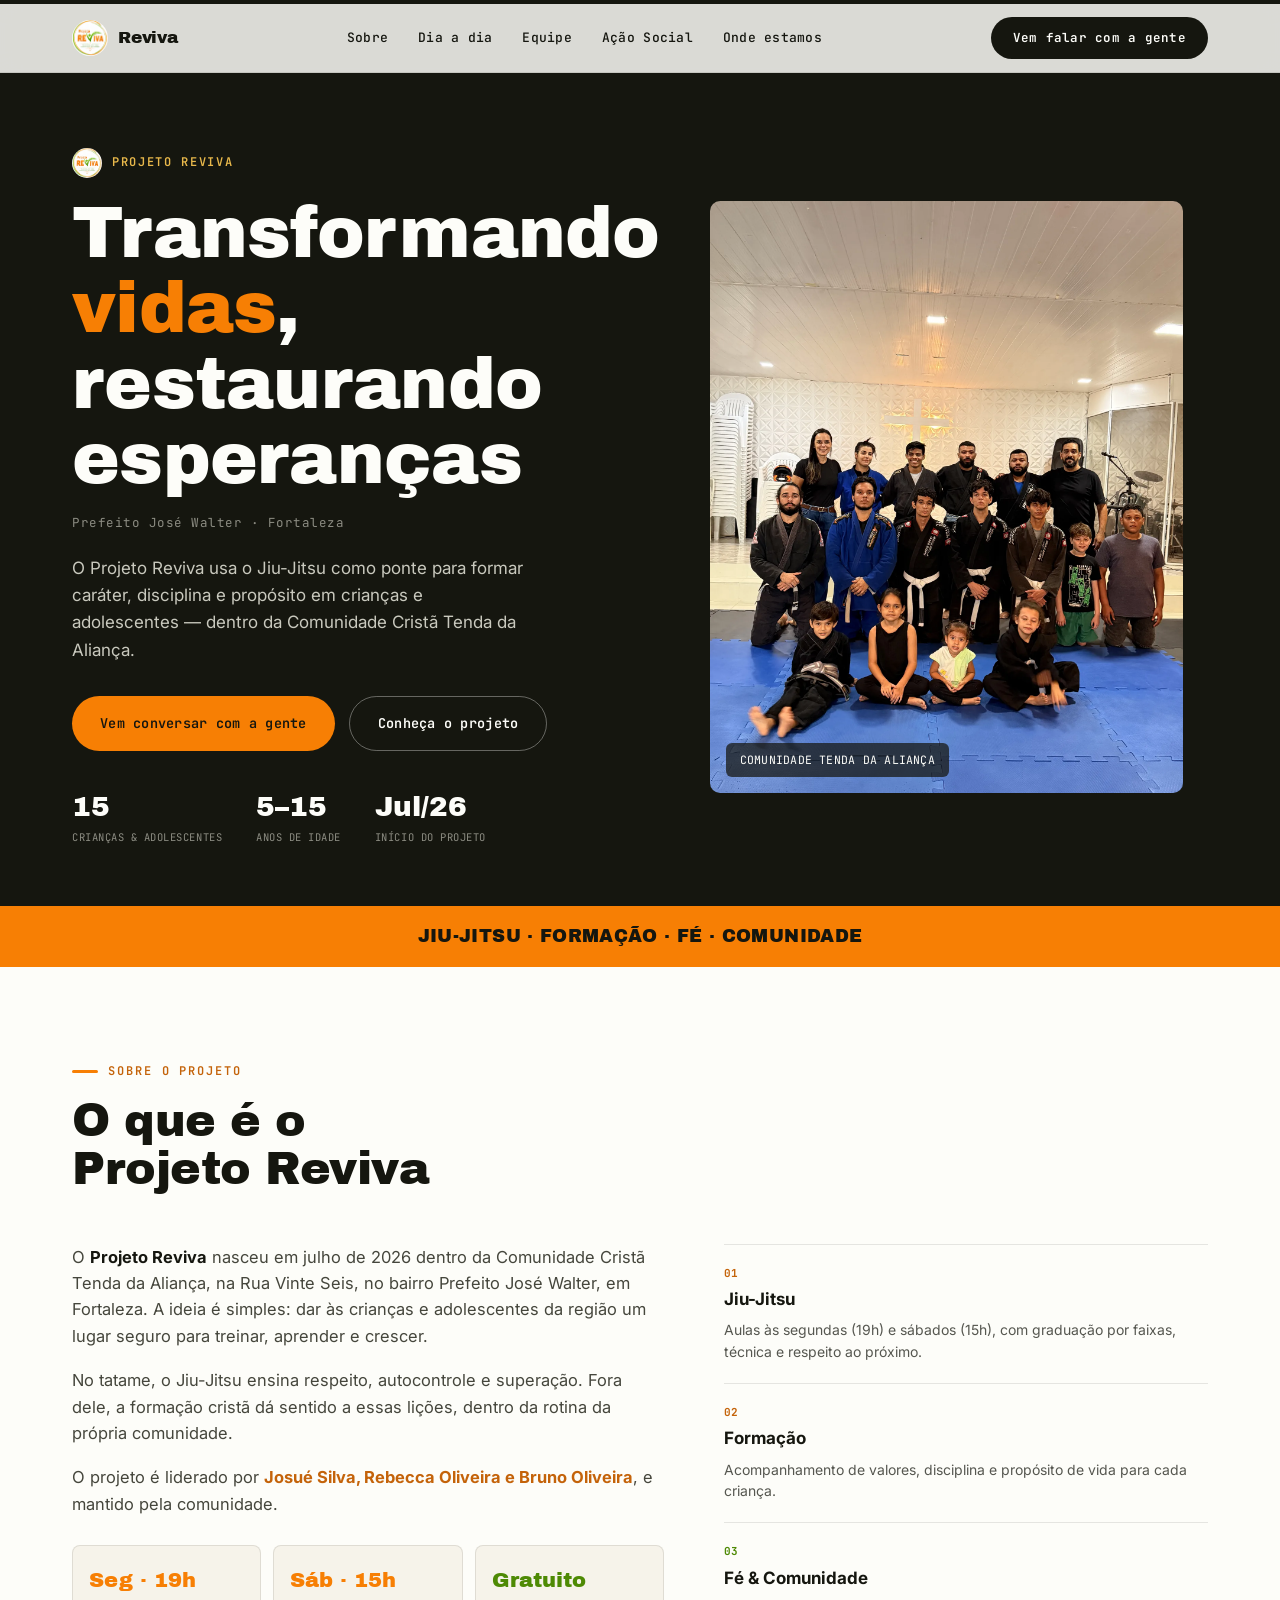
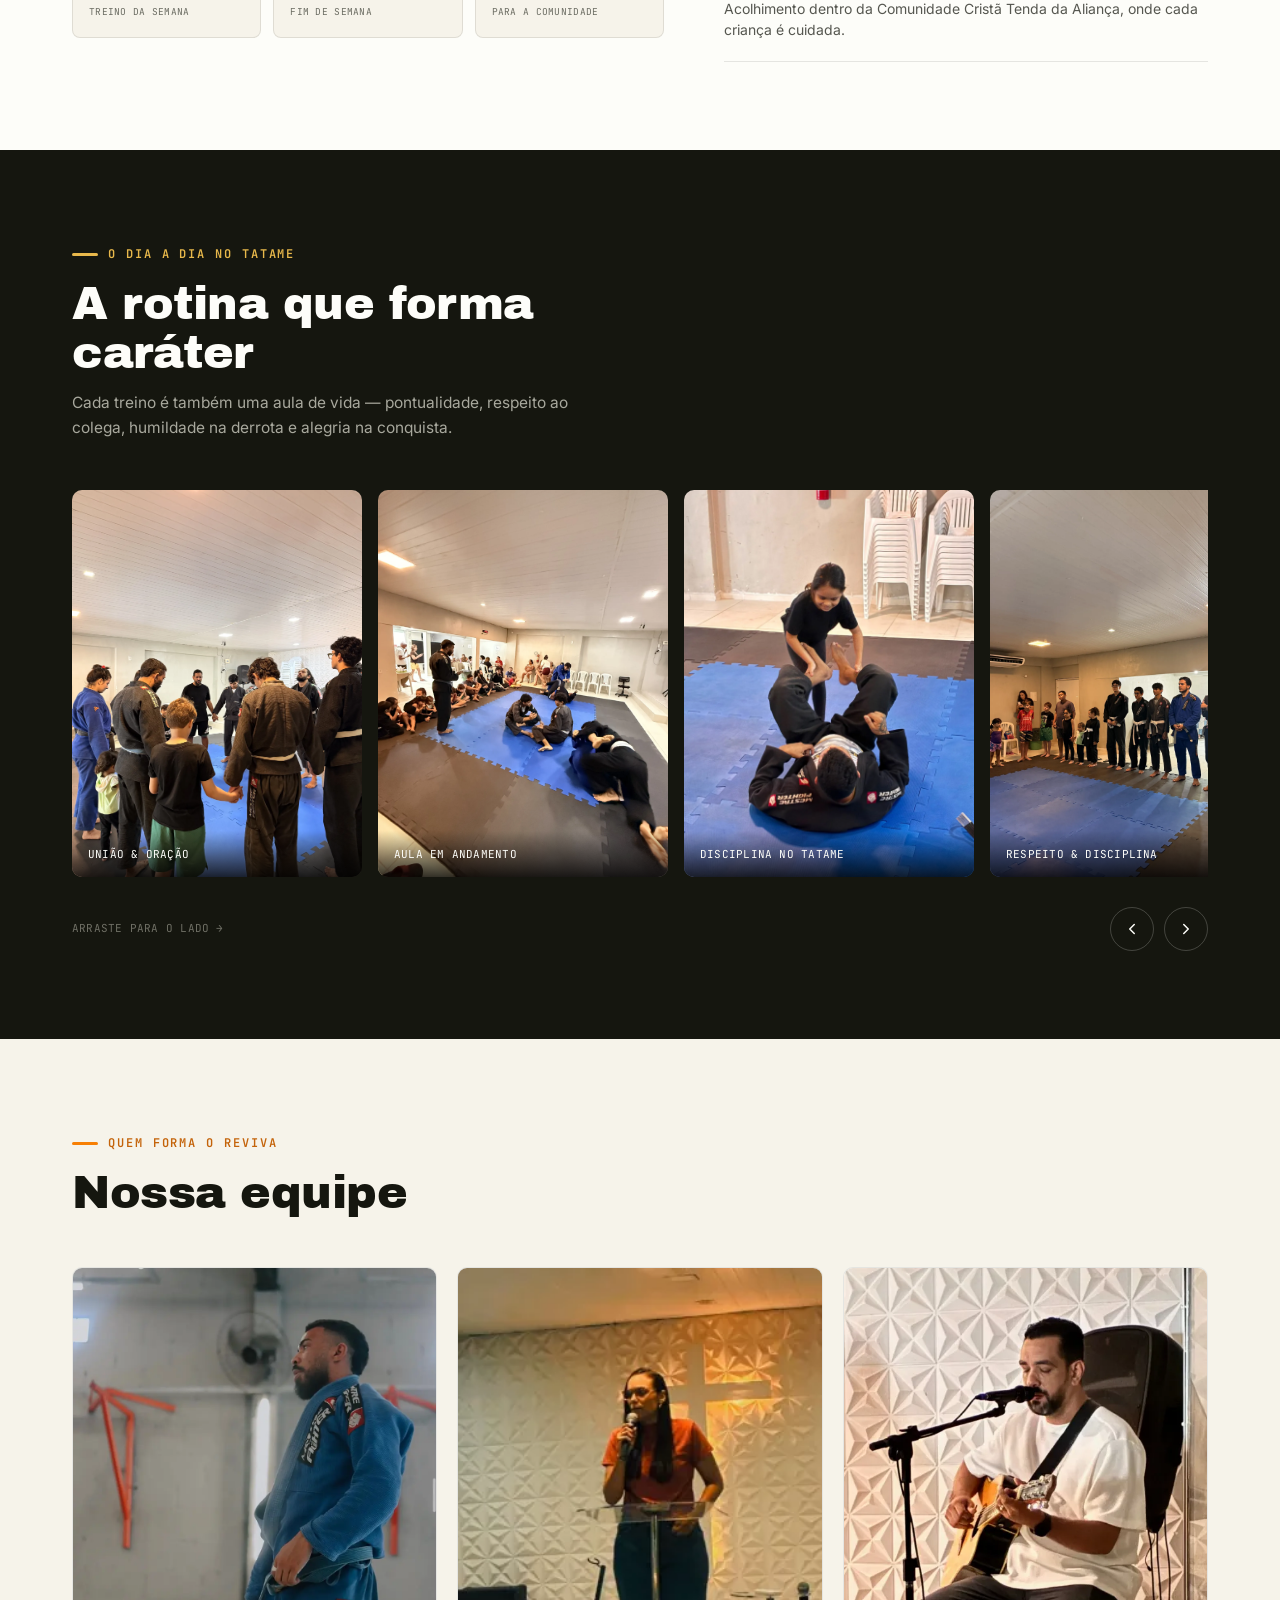
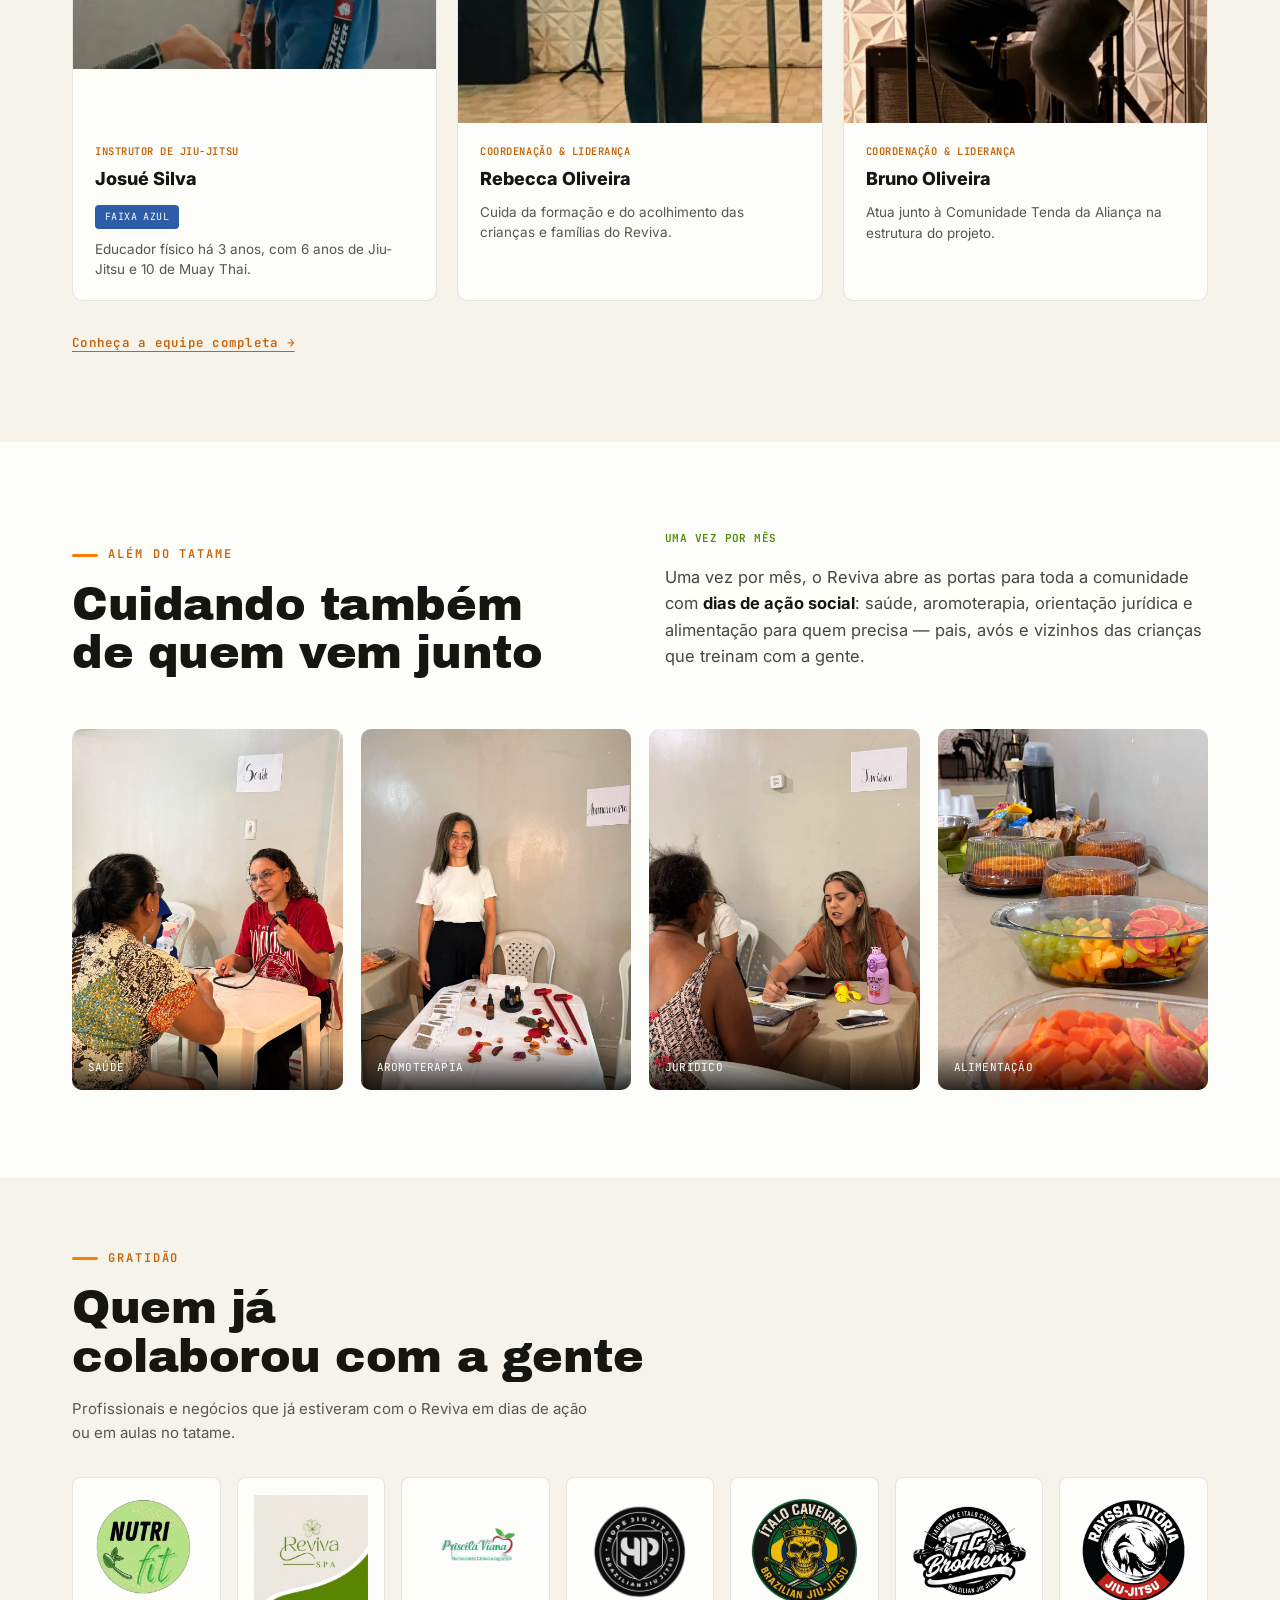
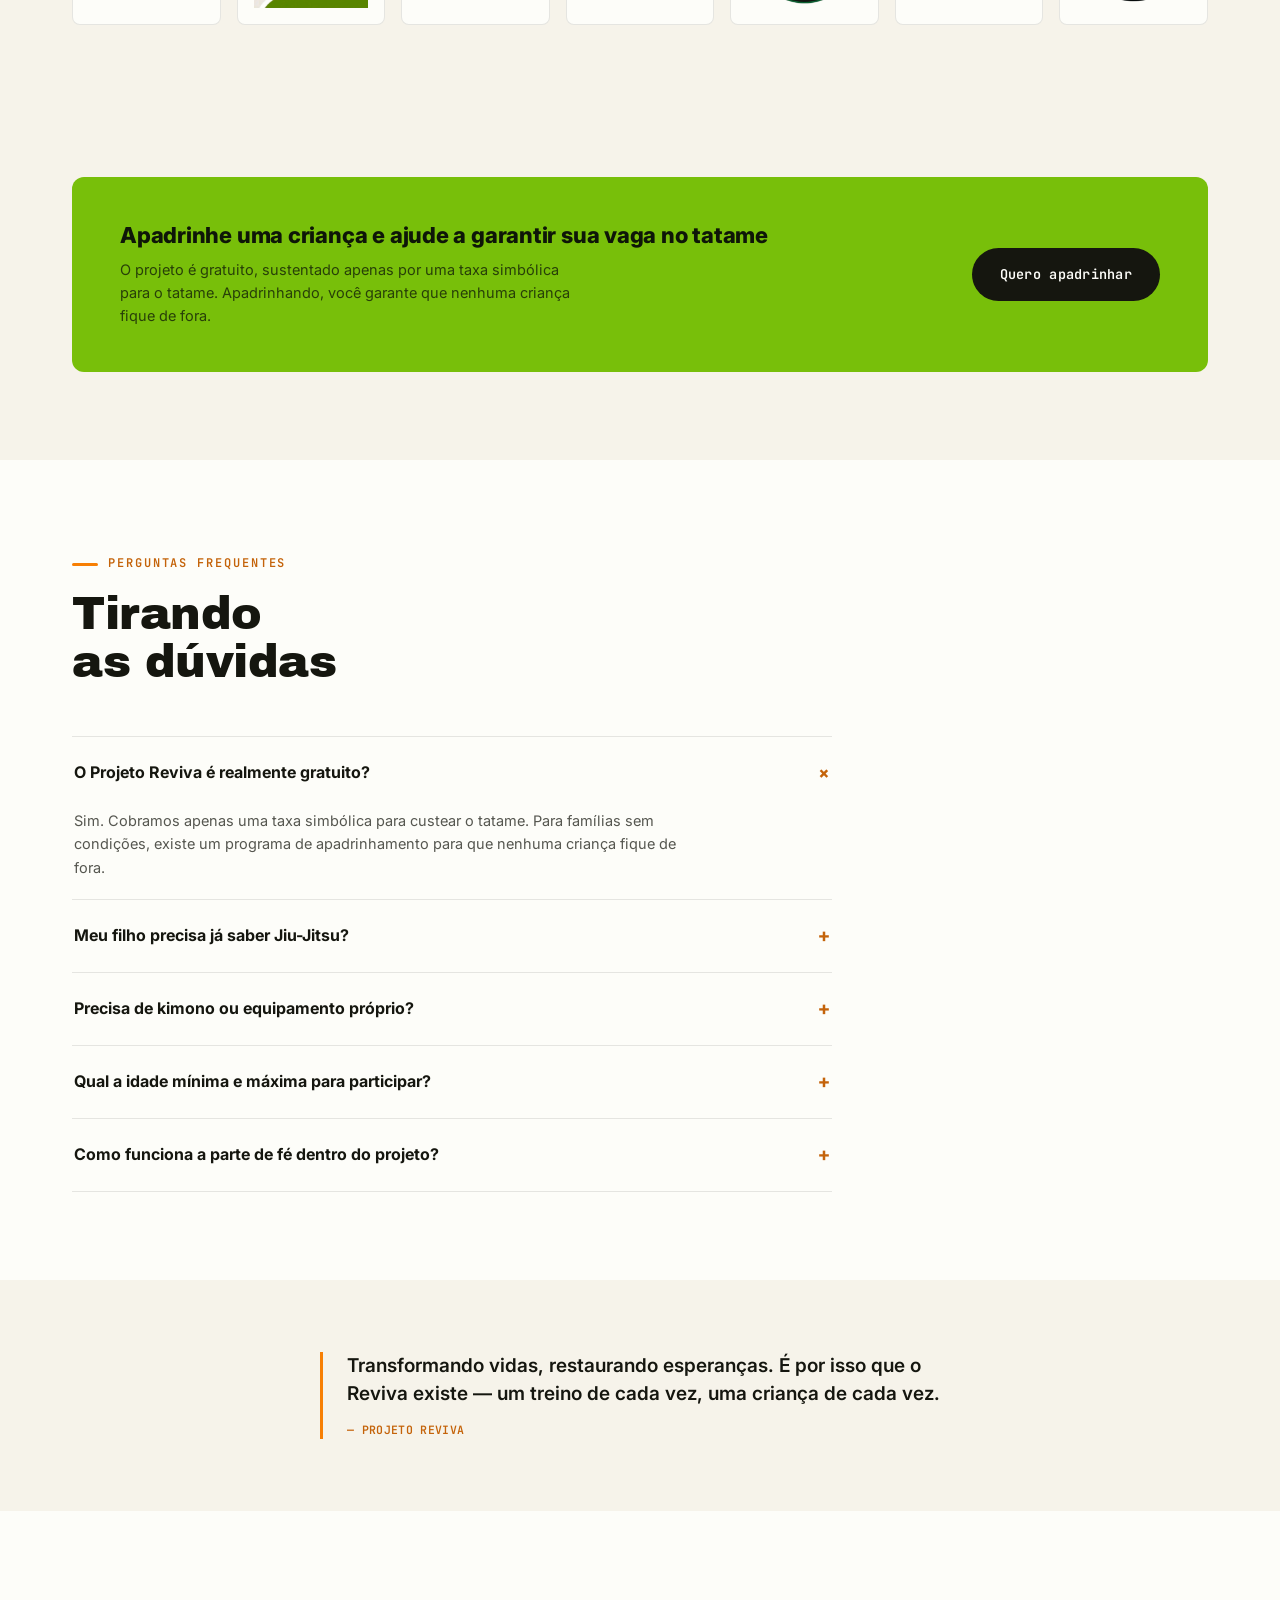
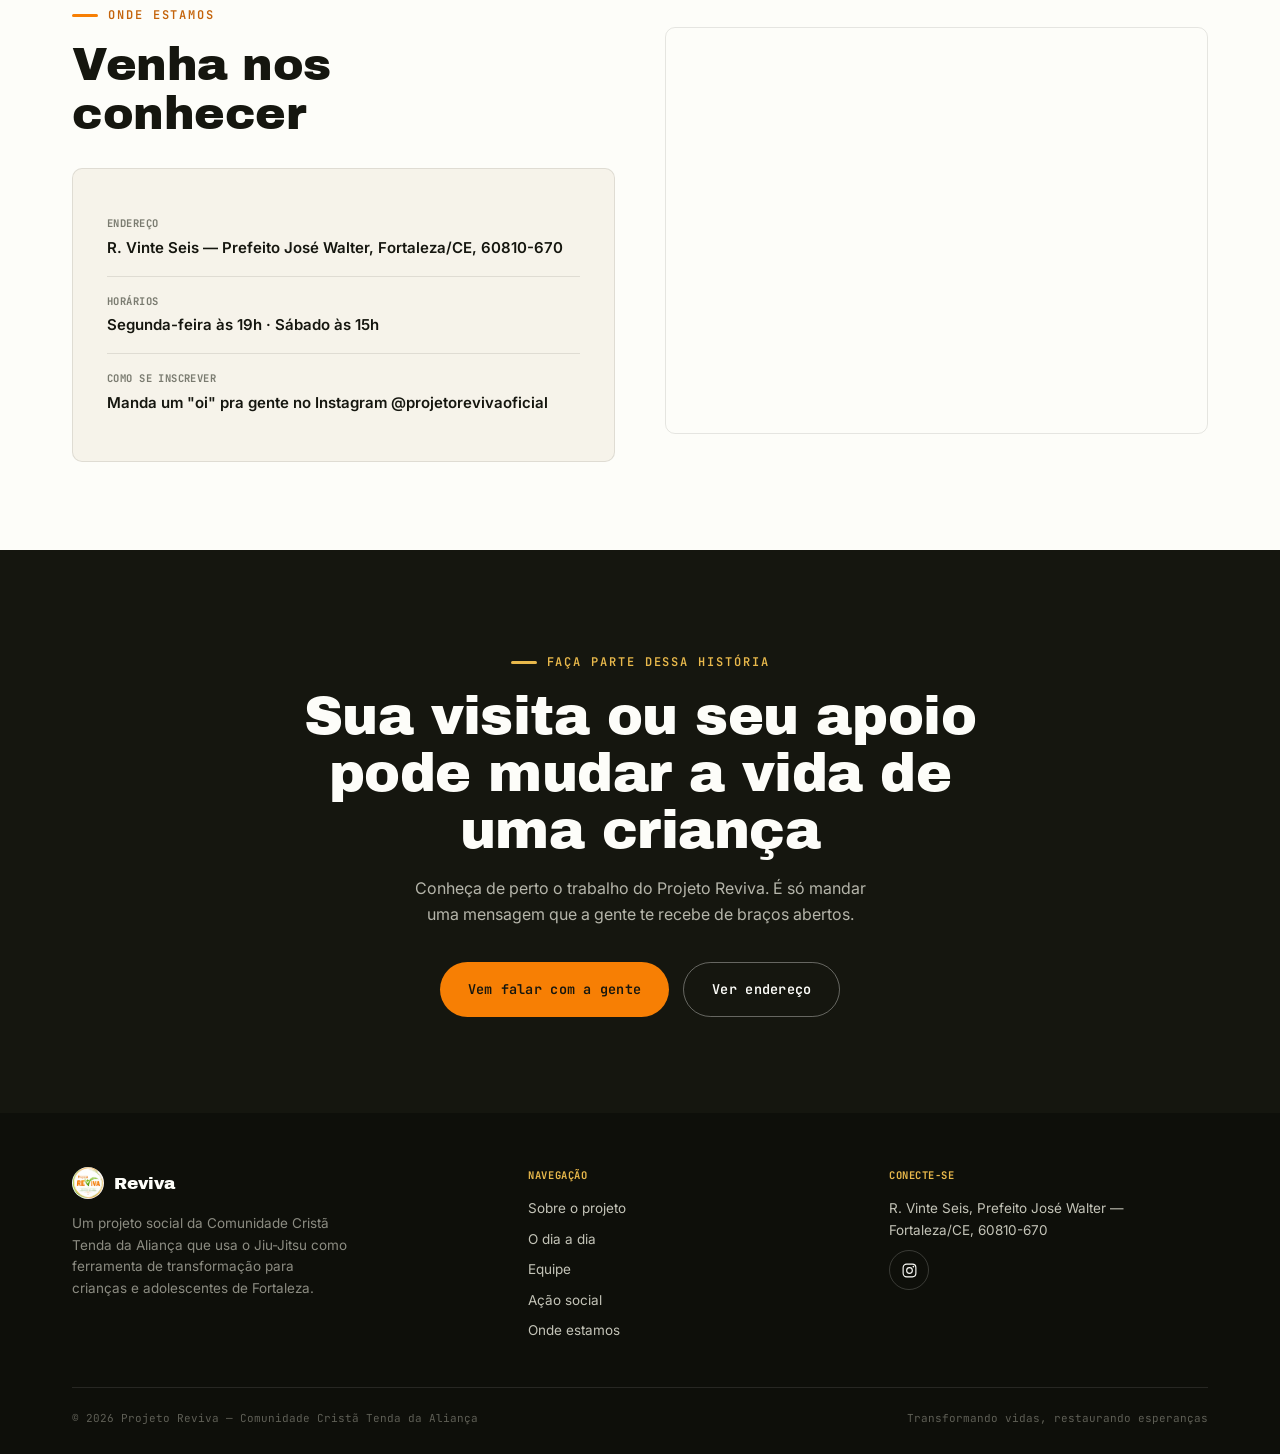
==== commit fac89599: "v6: corrige og:image, botao flutuante iOS, nome Rebecca Oliveira, logo clicavel, grade de colaborado" ====
--- a/index.html
+++ b/index.html
@@ -2,19 +2,19 @@
 <html lang="pt-BR">
 <head>
 <meta charset="UTF-8">
-<meta name="viewport" content="width=device-width, initial-scale=1.0">
+<meta name="viewport" content="width=device-width, initial-scale=1.0, viewport-fit=cover">
 <title>Projeto Reviva — Transformando vidas, restaurando esperanças</title>
 <meta name="description" content="Projeto Reviva: Jiu-Jitsu, formação e fé para crianças e adolescentes em Fortaleza. Uma iniciativa da Comunidade Cristã Tenda da Aliança.">
 
 <meta property="og:type" content="website">
 <meta property="og:title" content="Projeto Reviva — Transformando vidas, restaurando esperanças">
 <meta property="og:description" content="Jiu-Jitsu, formação e fé para crianças e adolescentes em Fortaleza. Conheça o Projeto Reviva.">
-<meta property="og:image" content="img/grupo-completo-cruz.jpg">
+<meta property="og:image" content="https://projetoreviva.vercel.app/img/grupo-completo-cruz.jpg">
 <meta property="og:locale" content="pt_BR">
 <meta name="twitter:card" content="summary_large_image">
 <meta name="twitter:title" content="Projeto Reviva — Transformando vidas, restaurando esperanças">
 <meta name="twitter:description" content="Jiu-Jitsu, formação e fé para crianças e adolescentes em Fortaleza.">
-<meta name="twitter:image" content="img/grupo-completo-cruz.jpg">
+<meta name="twitter:image" content="https://projetoreviva.vercel.app/img/grupo-completo-cruz.jpg">
 
 <link rel="icon" type="image/png" href="img/logo-reviva-small.png">
 <link rel="canonical" href="https://projetoreviva.vercel.app/">
@@ -31,10 +31,10 @@
 
 <header>
   <div class="header-inner wrap">
-    <div class="logo">
+    <a href="index.html" class="logo" aria-label="Página inicial do Projeto Reviva">
       <img src="img/logo-reviva-small.png" alt="Logo Projeto Reviva">
       <span class="logo-text">Reviva</span>
-    </div>
+    </a>
     <nav class="desktop-nav">
       <a href="#sobre">Sobre</a>
       <a href="#dia-a-dia">Dia a dia</a>
@@ -120,7 +120,7 @@
         <div class="sobre-text reveal">
           <p>O <strong>Projeto Reviva</strong> nasceu em julho de 2026 dentro da Comunidade Cristã Tenda da Aliança, na Rua Vinte Seis, no bairro Prefeito José Walter, em Fortaleza. A ideia é simples: dar às crianças e adolescentes da região um lugar seguro para treinar, aprender e crescer.</p>
           <p>No tatame, o Jiu-Jitsu ensina respeito, autocontrole e superação. Fora dele, a formação cristã dá sentido a essas lições, dentro da rotina da própria comunidade.</p>
-          <p>O projeto é liderado por <strong class="o">Josué Silva, Rebecca Sabino e Bruno Oliveira</strong>, e mantido pela comunidade.</p>
+          <p>O projeto é liderado por <strong class="o">Josué Silva, Rebecca Oliveira e Bruno Oliveira</strong>, e mantido pela comunidade.</p>
           <div class="stat-strip">
             <div class="stat-strip-item"><div class="n">Seg · 19h</div><div class="l">Treino da semana</div></div>
             <div class="stat-strip-item"><div class="n">Sáb · 15h</div><div class="l">Fim de semana</div></div>
@@ -187,7 +187,7 @@
       <div class="equipe-grid reveal">
         <div class="membro-card">
           <div class="membro-photo">
-            <picture><source srcset="img/foto-tecnica.webp" type="image/webp"><img src="img/foto-tecnica.jpg" alt="Josué Silva, instrutor do Projeto Reviva"></picture>
+            <picture><source srcset="img/foto-josue-individual.webp" type="image/webp"><img src="img/foto-josue-individual.jpg" alt="Josué Silva, instrutor do Projeto Reviva"></picture>
           </div>
           <div class="membro-body">
             <div class="membro-role">Instrutor de Jiu-Jitsu</div>
@@ -198,11 +198,11 @@
         </div>
         <div class="membro-card">
           <div class="membro-photo">
-            <picture><source srcset="img/rebecca-sabino.webp" type="image/webp"><img src="img/rebecca-sabino.jpg" alt="Rebecca Sabino, coordenação e liderança do Projeto Reviva"></picture>
+            <picture><source srcset="img/rebecca-sabino.webp" type="image/webp"><img src="img/rebecca-sabino.jpg" alt="Rebecca Oliveira, coordenação e liderança do Projeto Reviva"></picture>
           </div>
           <div class="membro-body">
             <div class="membro-role">Coordenação &amp; Liderança</div>
-            <div class="membro-name">Rebecca Sabino</div>
+            <div class="membro-name">Rebecca Oliveira</div>
             <p class="bio">Cuida da formação e do acolhimento das crianças e famílias do Reviva.</p>
           </div>
         </div>
@@ -230,14 +230,15 @@
         </div>
         <div>
           <span class="acao-label">Uma vez por mês</span>
-          <p>Uma vez por mês, o Reviva abre as portas para toda a comunidade com <strong>dias de ação social</strong>: atendimento médico, aferição de pressão, teste de glicemia e cuidado a quem precisa — pais, avós e vizinhos das crianças que treinam com a gente.</p>
+          <p>Uma vez por mês, o Reviva abre as portas para toda a comunidade com <strong>dias de ação social</strong>: saúde, aromoterapia, orientação jurídica e alimentação para quem precisa — pais, avós e vizinhos das crianças que treinam com a gente.</p>
         </div>
       </div>
 
       <div class="acao-grid reveal">
-        <div class="acao-card"><picture><source srcset="img/acao-social-atendimento.webp" type="image/webp"><img src="img/acao-social-atendimento.jpg" alt="Médica voluntária atendendo um senhor da comunidade em dia de ação social do Projeto Reviva" loading="lazy"></picture><div class="acao-caption">Atendimento à comunidade</div></div>
-        <div class="acao-card"><picture><source srcset="img/acao-social-glicemia.webp" type="image/webp"><img src="img/acao-social-glicemia.jpg" alt="Teste de glicemia realizado durante ação social do Projeto Reviva" loading="lazy"></picture><div class="acao-caption">Teste de glicemia</div></div>
-        <div class="acao-card"><picture><source srcset="img/acao-social-teste.webp" type="image/webp"><img src="img/acao-social-teste.jpg" alt="Voluntária da saúde realizando exame em morador da comunidade" loading="lazy"></picture><div class="acao-caption">Cuidado voluntário</div></div>
+        <div class="acao-card"><picture><source srcset="img/acao-social-saude.webp" type="image/webp"><img src="img/acao-social-saude.jpg" alt="Aferição de pressão em morador da comunidade durante ação social do Projeto Reviva" loading="lazy"></picture><div class="acao-caption">Saúde</div></div>
+        <div class="acao-card"><picture><source srcset="img/acao-social-aromoterapia.webp" type="image/webp"><img src="img/acao-social-aromoterapia.jpg" alt="Mesa de aromoterapia em dia de ação social do Projeto Reviva" loading="lazy"></picture><div class="acao-caption">Aromoterapia</div></div>
+        <div class="acao-card"><picture><source srcset="img/acao-social-juridico.webp" type="image/webp"><img src="img/acao-social-juridico.jpg" alt="Atendimento jurídico gratuito em dia de ação social do Projeto Reviva" loading="lazy"></picture><div class="acao-caption">Jurídico</div></div>
+        <div class="acao-card"><picture><source srcset="img/acao-social-alimentacao.webp" type="image/webp"><img src="img/acao-social-alimentacao.jpg" alt="Mesa de frutas e lanche servida em dia de ação social do Projeto Reviva" loading="lazy"></picture><div class="acao-caption">Alimentação</div></div>
       </div>
     </div>
   </section>
--- a/style.css
+++ b/style.css
@@ -156,7 +156,10 @@
 
 /* ================= FLOATING MOBILE CTA (item 12) ================= */
 .floating-cta {
-  position: fixed; left: 16px; right: 16px; bottom: 16px; z-index: 80;
+  position: fixed; left: 16px; right: 16px;
+  bottom: 16px;
+  bottom: max(16px, env(safe-area-inset-bottom));
+  z-index: 80;
   display: none; align-items: center; justify-content: center; gap: 8px;
   background: var(--orange); color: var(--ink); padding: 15px 20px; border-radius: 100px;
   font-family: var(--mono); font-size: 13.5px; font-weight: 700; letter-spacing: 0.02em;
--- a/home.css
+++ b/home.css
@@ -39,11 +39,13 @@
   .stat-strip { display: grid; grid-template-columns: repeat(3, 1fr); gap: 12px; margin-top: 28px; }
   .stat-strip-item { background: var(--paper-warm); border-radius: 8px; padding: 18px 16px; border: 1px solid var(--line); }
   .stat-strip-item .n { font-family: var(--display); font-size: 21px; color: var(--orange); }
+  .stat-strip-item:nth-child(3) .n { color: var(--green-deep); }
   .stat-strip-item .l { font-family: var(--mono); font-size: 9.5px; letter-spacing: 0.03em; text-transform: uppercase; color: #6b6c62; margin-top: 6px; }
   .pilar-stack { display: flex; flex-direction: column; }
   .pilar { padding: 20px 0; border-bottom: 1px solid var(--line); }
   .pilar:first-child { border-top: 1px solid var(--line); }
   .pilar .num { font-family: var(--mono); font-size: 11px; color: var(--orange-deep); font-weight: 700; letter-spacing: 0.04em; }
+  .pilar:nth-child(3) .num { color: var(--green-deep); }
   .pilar h4 { font-family: var(--body); font-weight: 700; font-size: 17px; margin: 4px 0 6px; color: var(--ink); }
   .pilar p { font-size: 14px; color: #565750; line-height: 1.55; }
   @media (max-width: 900px) { .sobre-grid { grid-template-columns: 1fr; gap: 36px; } }
@@ -79,7 +81,7 @@
   .equipe-link { display: inline-block; margin-top: 32px; font-family: var(--mono); font-size: 12.5px; font-weight: 600; letter-spacing: 0.02em; color: var(--orange-deep); text-decoration: underline; text-underline-offset: 4px; }
 
   .acao-social { background: var(--paper); }
-  .acao-grid { display: grid; grid-template-columns: 1fr 1fr 1fr; gap: 18px; margin-top: 44px; }
+  .acao-grid { display: grid; grid-template-columns: repeat(4, 1fr); gap: 18px; margin-top: 44px; }
   .acao-card { border-radius: 10px; overflow: hidden; position: relative; aspect-ratio: 3/4; }
   .acao-card img { width: 100%; height: 100%; object-fit: cover; }
   .acao-caption { position: absolute; bottom: 0; left: 0; right: 0; background: linear-gradient(to top, rgba(0,0,0,0.78), transparent 65%); padding: 40px 16px 14px; font-family: var(--mono); font-size: 11px; letter-spacing: 0.02em; text-transform: uppercase; color: var(--paper); }
@@ -88,18 +90,19 @@
   .acao-intro strong { color: var(--ink); font-weight: 700; }
   .acao-label { font-family: var(--mono); font-size: 11px; font-weight: 600; letter-spacing: 0.04em; text-transform: uppercase; color: var(--green-deep); margin-bottom: 16px; display: block; }
   @media (max-width: 900px) { .acao-intro { grid-template-columns: 1fr; gap: 24px; } }
-  @media (max-width: 760px) { .acao-grid { grid-template-columns: 1fr 1fr; } .acao-card:first-child { grid-column: span 2; aspect-ratio: 16/10; } }
-  @media (max-width: 480px) { .acao-grid { grid-template-columns: 1fr; } .acao-card:first-child { grid-column: span 1; aspect-ratio: 3/4; } }
+  @media (max-width: 760px) { .acao-grid { grid-template-columns: 1fr 1fr; } }
+  @media (max-width: 480px) { .acao-grid { grid-template-columns: 1fr; } }
 
   .colaboradores { background: var(--paper-warm); padding-top: 64px; padding-bottom: 64px; }
   .colab-sub { font-size: 15px; color: #565750; max-width: 520px; margin-top: -20px; margin-bottom: 32px; }
-  .colab-grid { display: grid; grid-template-columns: repeat(auto-fit, minmax(120px, 1fr)); gap: 16px; }
+  .colab-grid { display: flex; flex-wrap: wrap; justify-content: center; gap: 16px; }
   .colab-item {
     background: var(--paper); border: 1px solid var(--line); border-radius: 8px;
     aspect-ratio: 1; display: flex; align-items: center; justify-content: center; padding: 16px;
+    flex: 1 1 120px; max-width: 160px;
   }
   .colab-item picture, .colab-item img { width: 100%; height: 100%; object-fit: contain; }
-  @media (max-width: 640px) { .colab-grid { grid-template-columns: repeat(2, 1fr); gap: 12px; } }
+  @media (max-width: 640px) { .colab-grid { gap: 12px; } .colab-item { flex-basis: calc(50% - 12px); max-width: none; } }
 
   .apadrinhar { background: var(--paper-warm); }
   .apadrinhar-box { display: grid; grid-template-columns: 1fr auto; gap: 36px; align-items: center; background: var(--green); border-radius: 12px; padding: 44px 48px; }
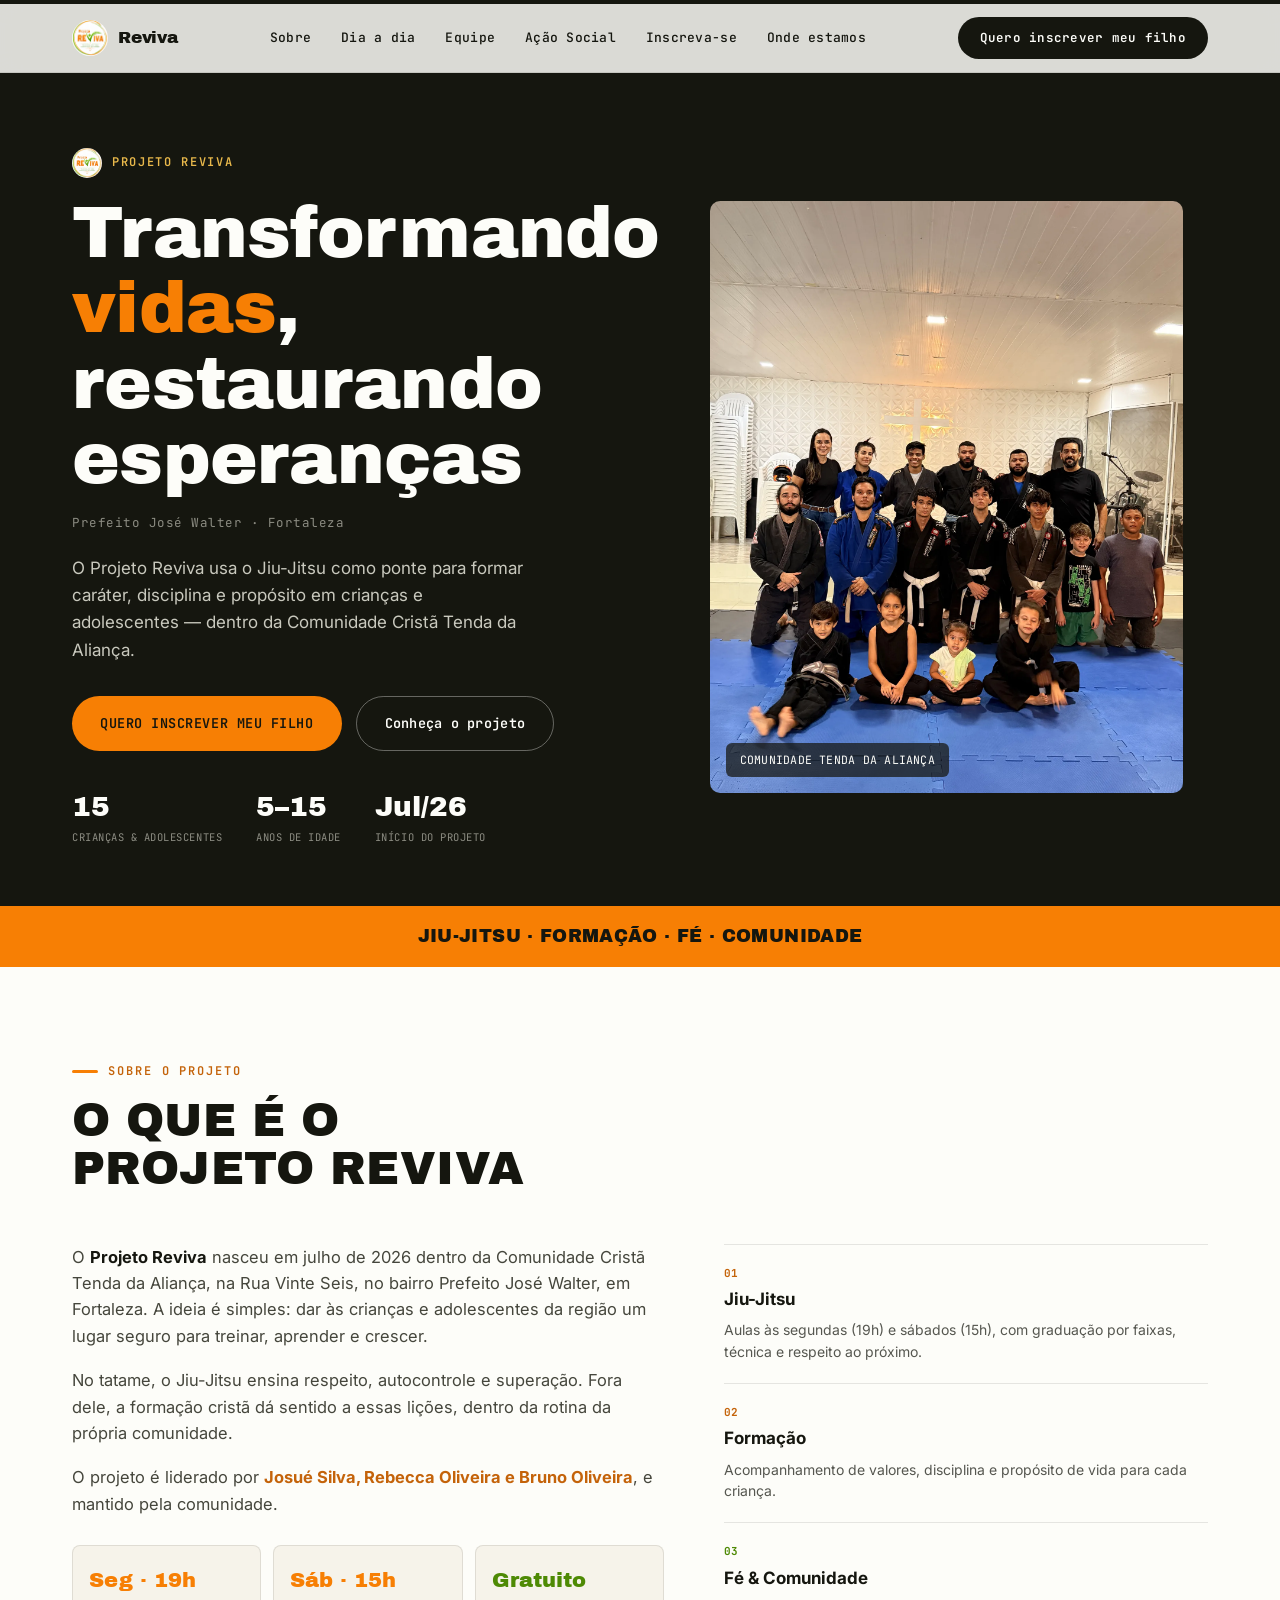
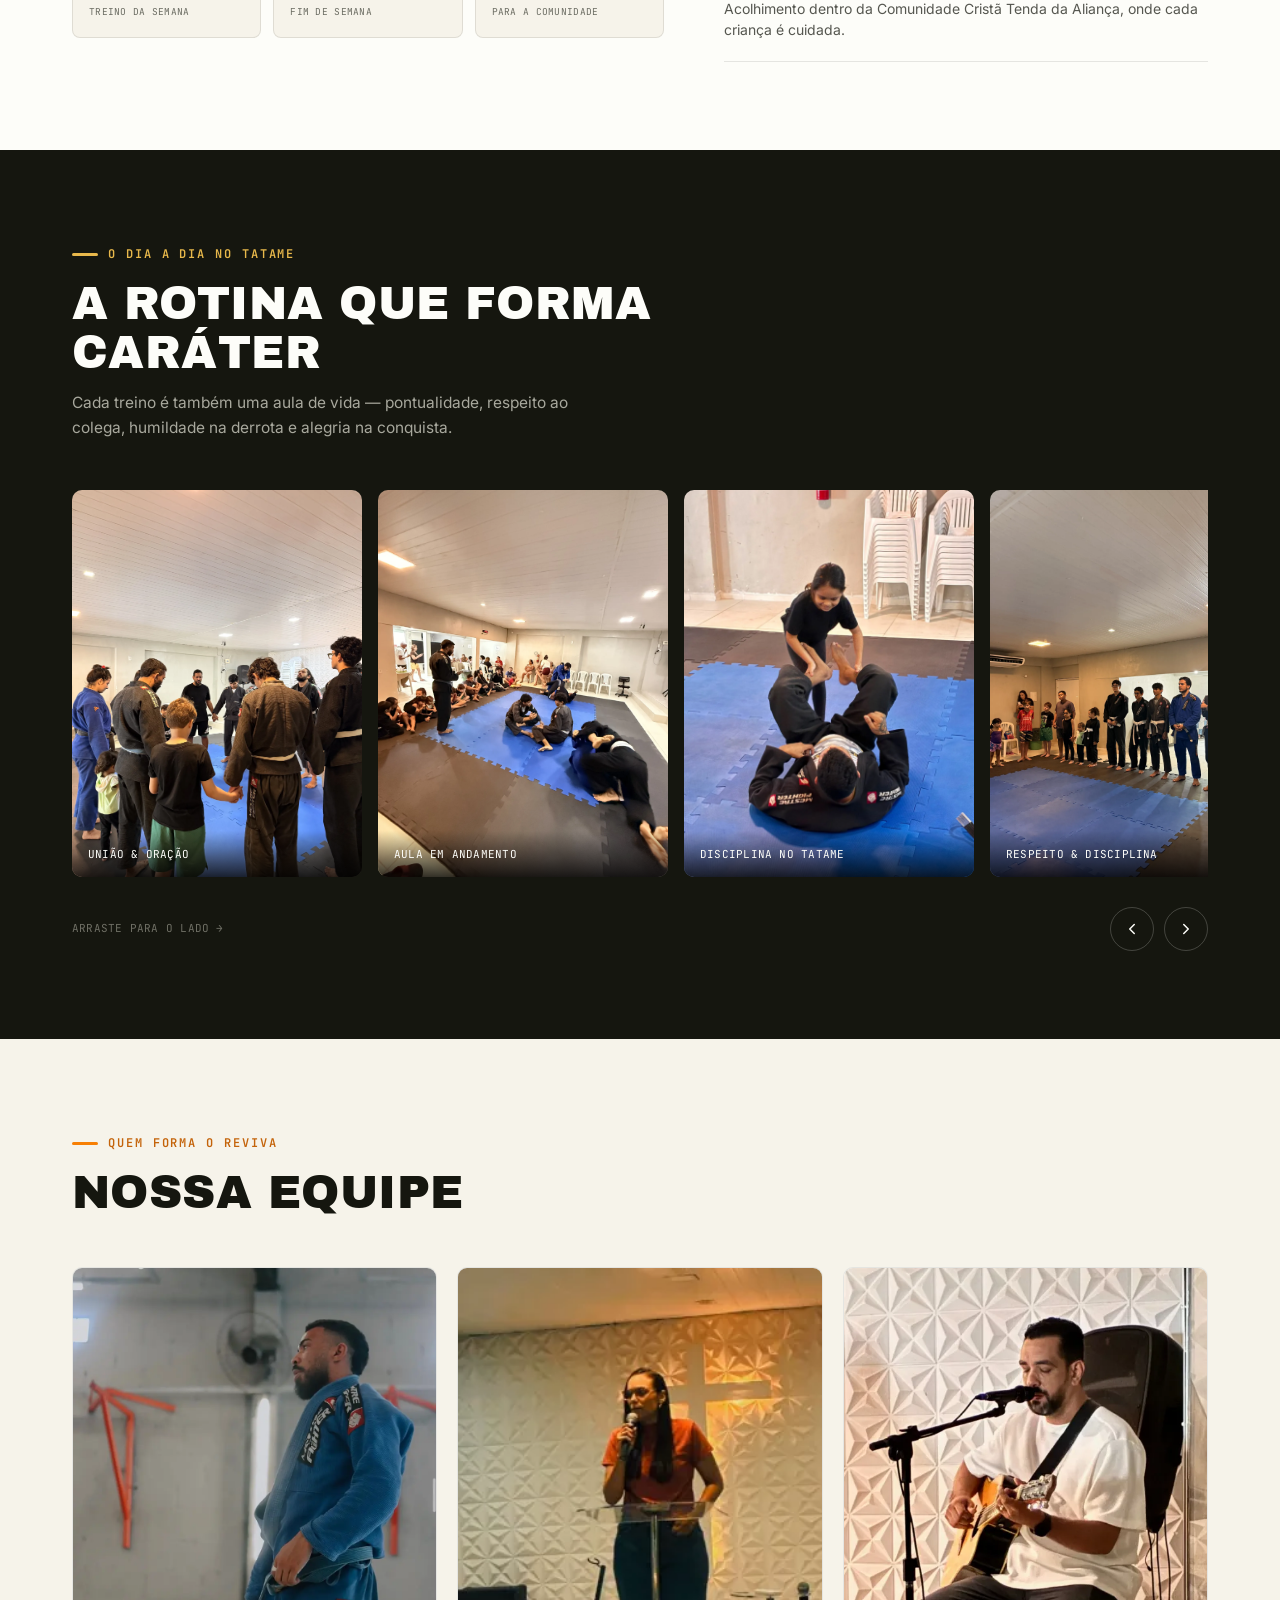
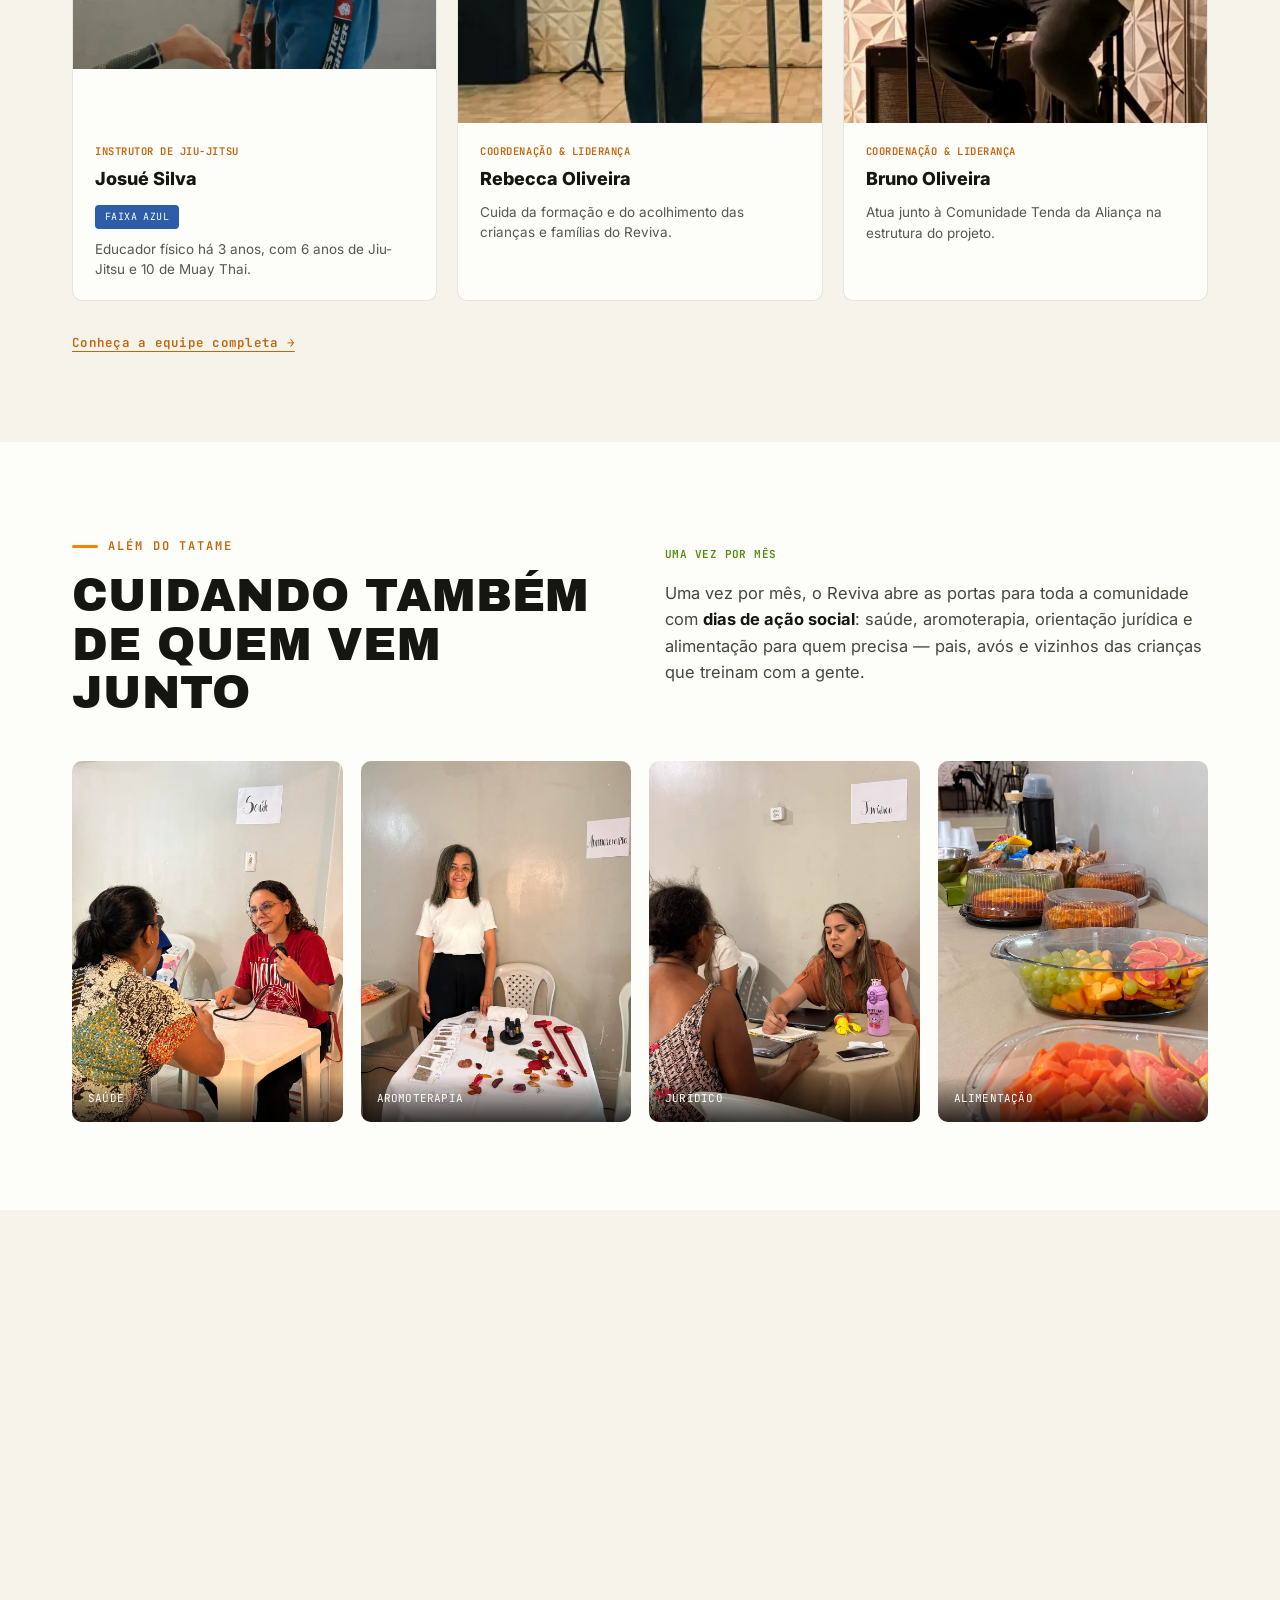
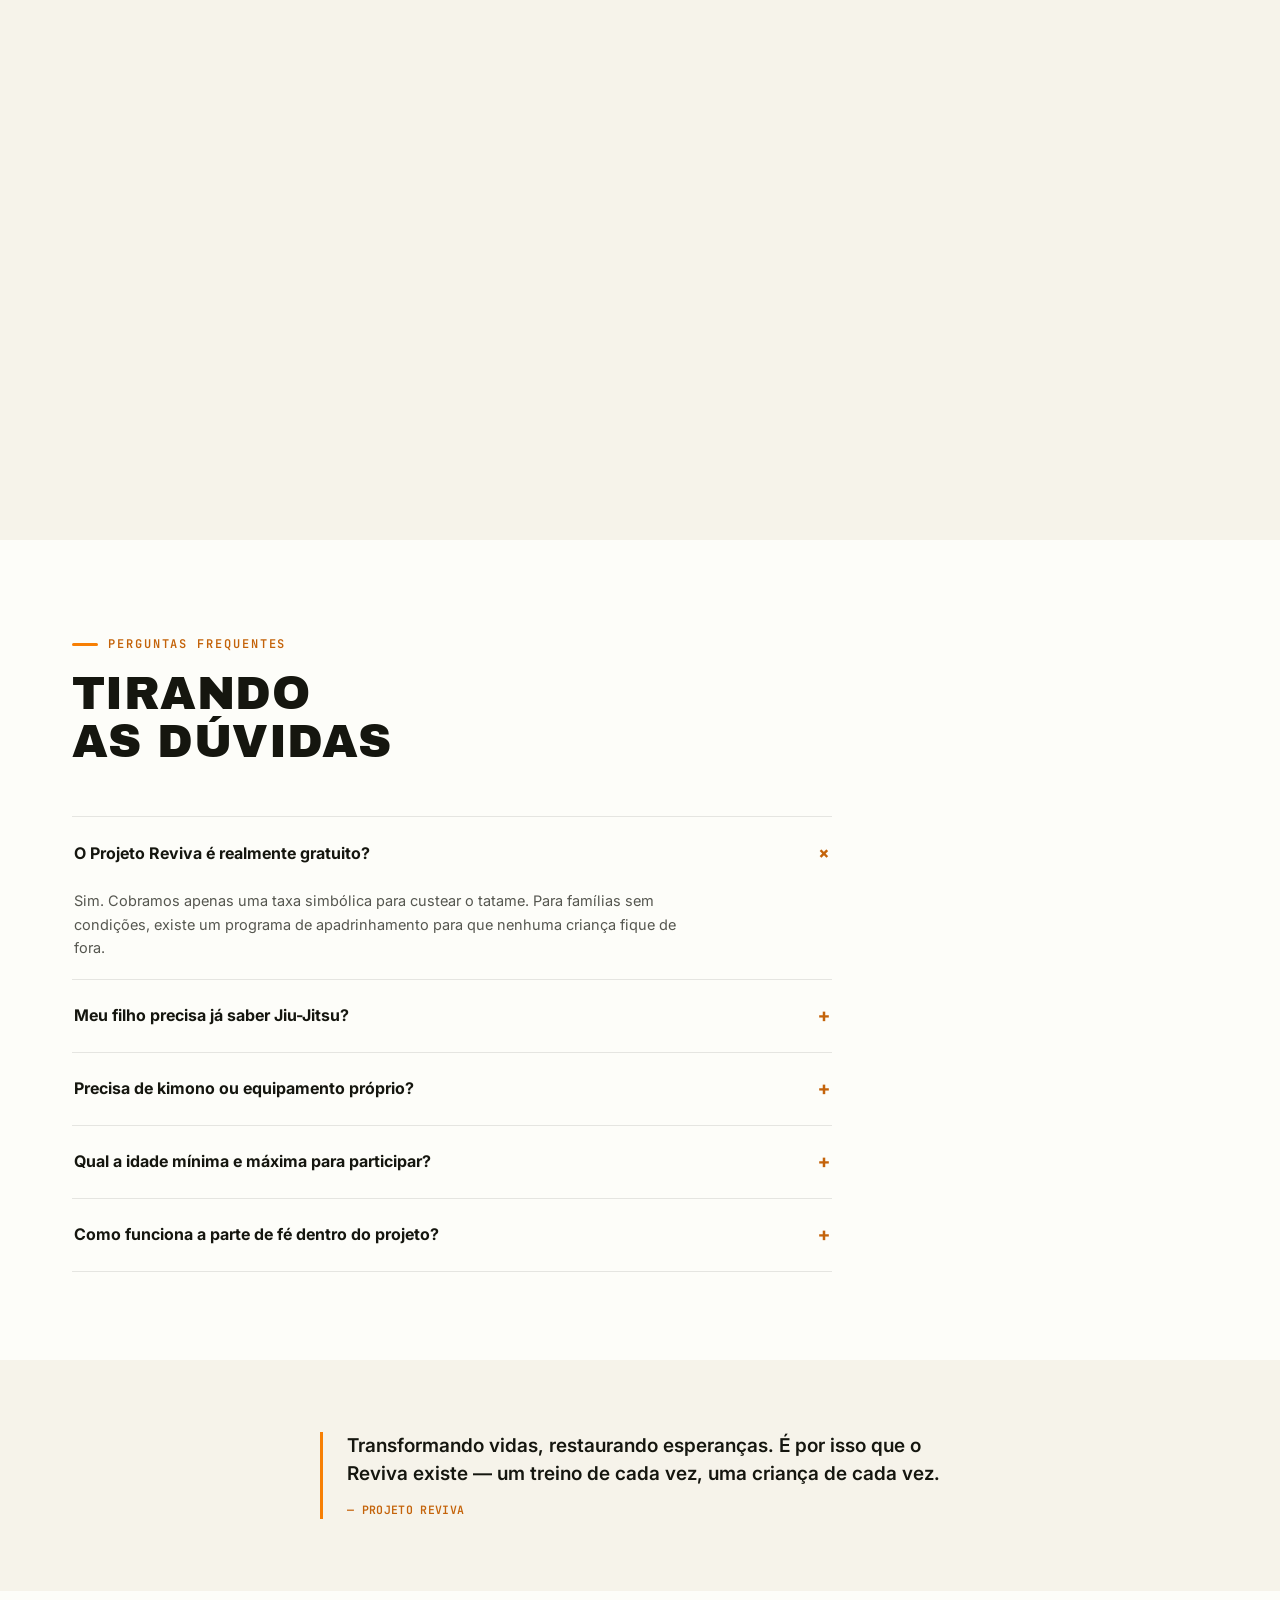
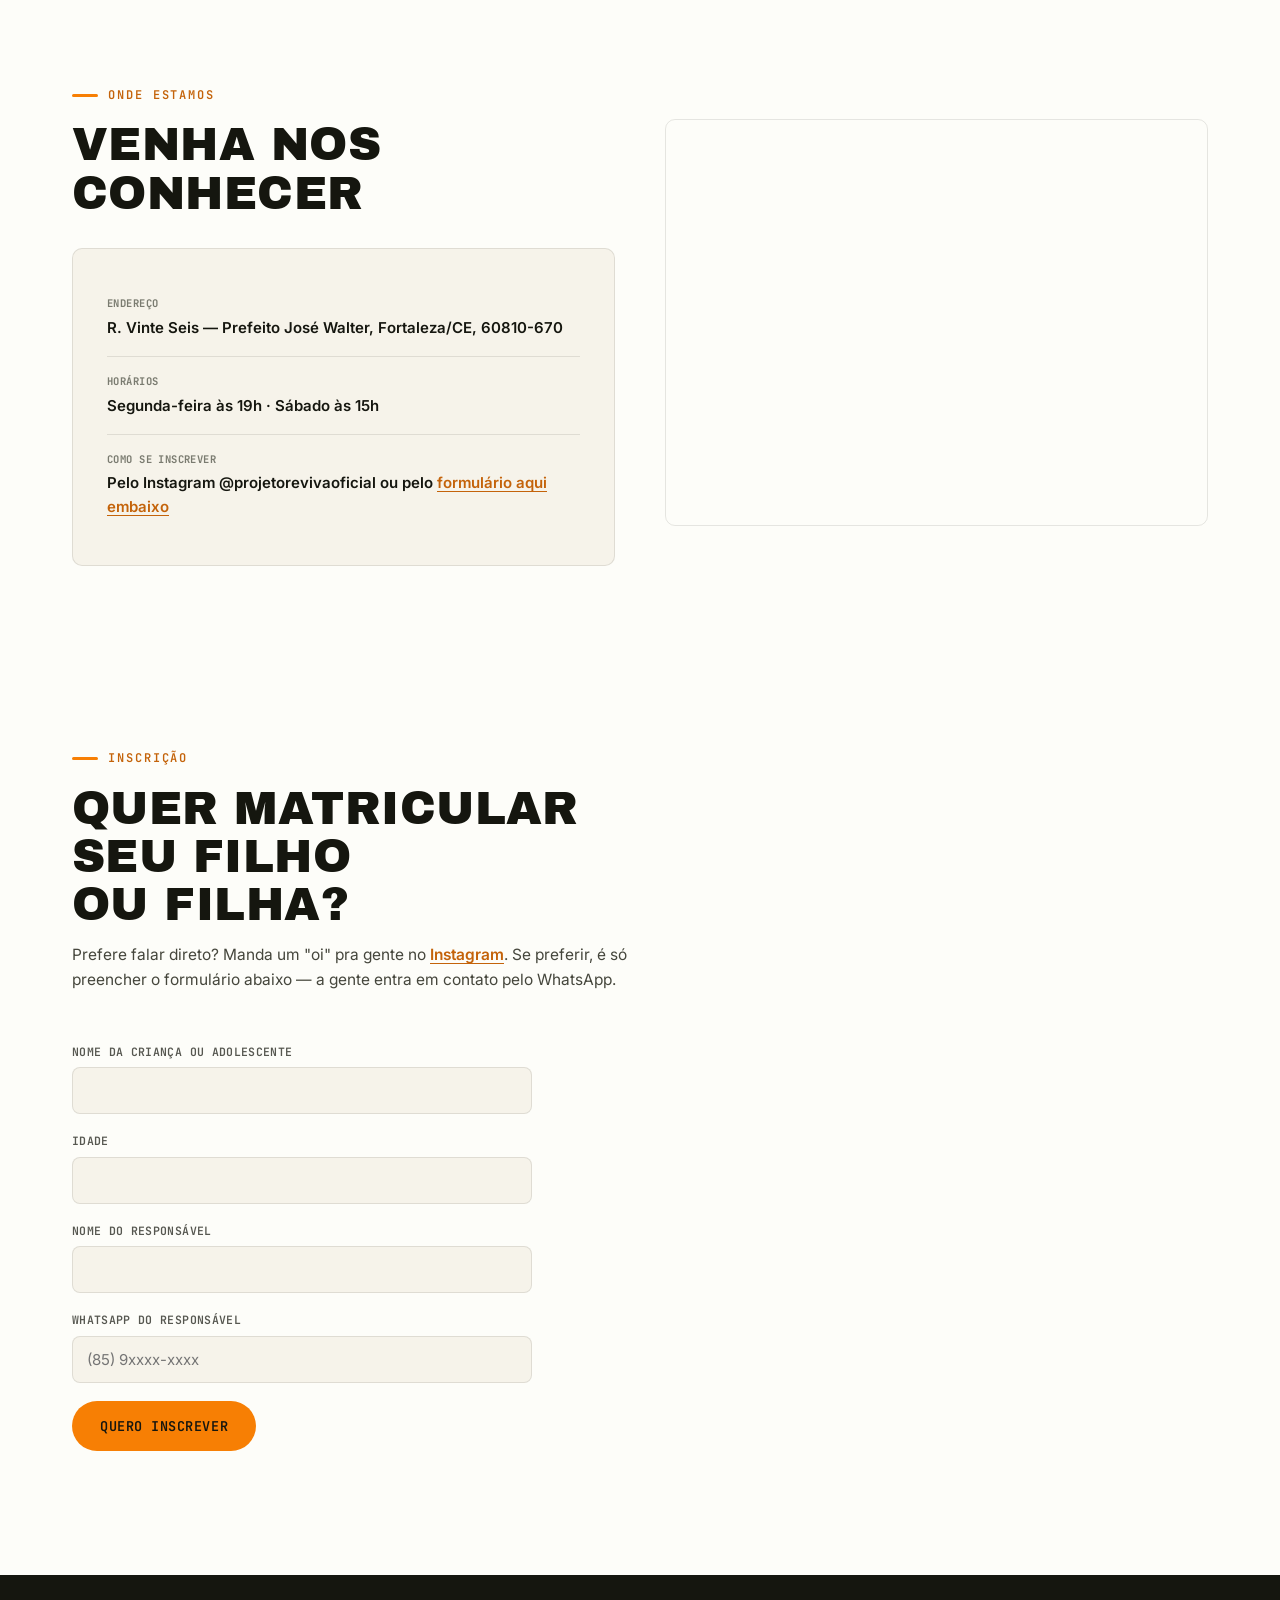
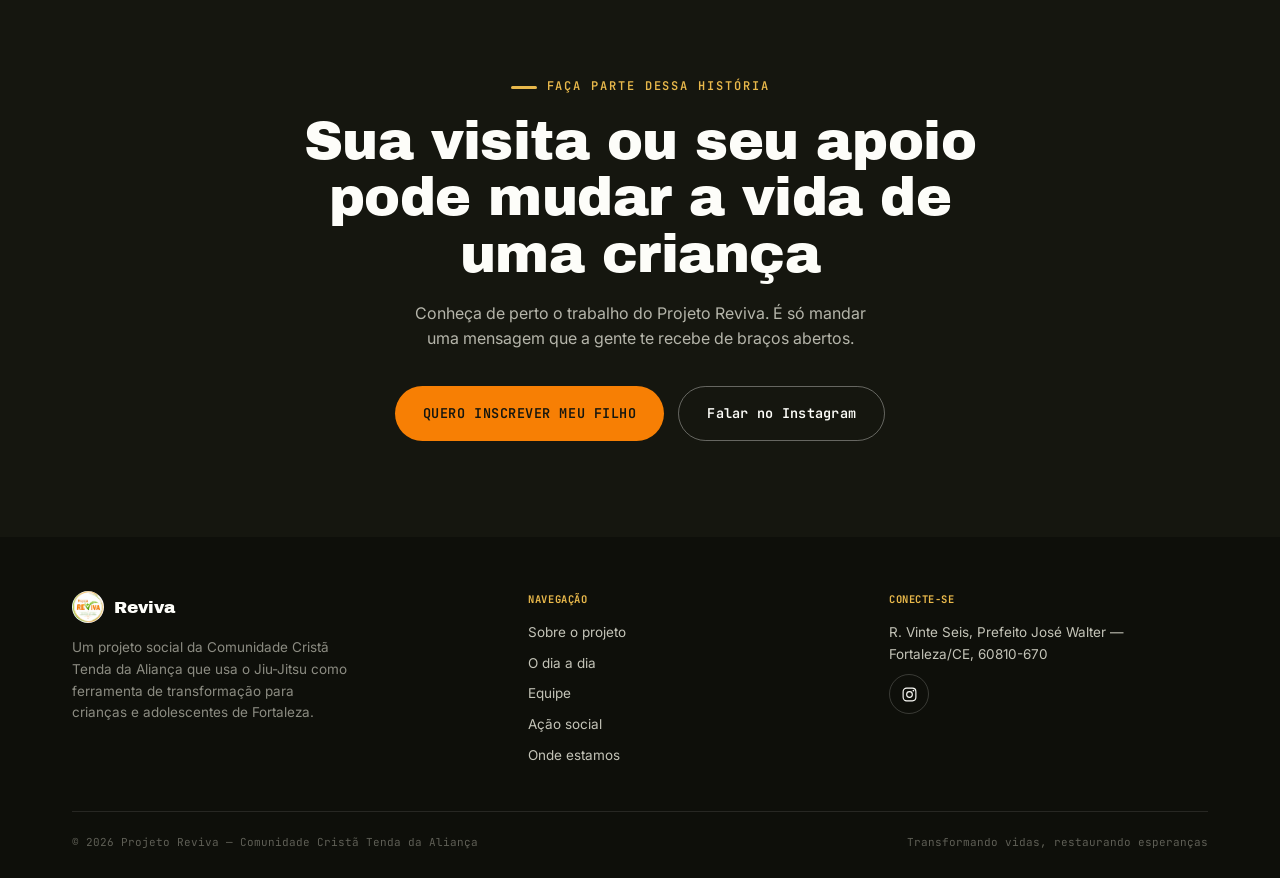
==== commit 442566c2: "v7: formulario de inscricao, painel de colaboradores, CTAs e ajustes visuais" ====
--- a/index.html
+++ b/index.html
@@ -40,9 +40,10 @@
       <a href="#dia-a-dia">Dia a dia</a>
       <a href="equipe.html">Equipe</a>
       <a href="#acao-social">Ação Social</a>
+      <a href="#inscricao">Inscreva-se</a>
       <a href="#local">Onde estamos</a>
     </nav>
-    <a class="header-cta desktop-only" href="https://www.instagram.com/projetorevivaoficial" target="_blank" rel="noopener">Vem falar com a gente</a>
+    <a class="header-cta desktop-only" href="#inscricao">Quero inscrever meu filho</a>
     <button class="menu-toggle" id="menuToggle" aria-label="Abrir menu" aria-expanded="false" aria-controls="mobileMenu">
       <svg class="icon-open" viewBox="0 0 24 24" fill="none"><path d="M4 7h16M4 12h16M4 17h16" stroke="#15160F" stroke-width="2" stroke-linecap="round"/></svg>
       <svg class="icon-close" viewBox="0 0 24 24" fill="none"><path d="M6 6l12 12M18 6L6 18" stroke="#15160F" stroke-width="2" stroke-linecap="round"/></svg>
@@ -56,14 +57,15 @@
     <a href="#dia-a-dia" class="mm-link">Dia a dia</a>
     <a href="equipe.html" class="mm-link">Equipe</a>
     <a href="#acao-social" class="mm-link">Ação Social</a>
+    <a href="#inscricao" class="mm-link">Inscreva-se</a>
     <a href="#local" class="mm-link">Onde estamos</a>
   </nav>
-  <a href="https://www.instagram.com/projetorevivaoficial" target="_blank" rel="noopener" class="btn btn-primary">Vem falar com a gente</a>
+  <a href="#inscricao" class="btn btn-primary">Quero inscrever meu filho</a>
   <p class="mobile-menu-footer mt-32">Comunidade Cristã Tenda da Aliança<br>Fortaleza · CE</p>
 </div>
 
-<a href="https://www.instagram.com/projetorevivaoficial" target="_blank" rel="noopener" class="floating-cta" id="floatingCta">
-  Fala com a gente →
+<a href="#inscricao" class="floating-cta" id="floatingCta">
+  Inscrever meu filho →
 </a>
 
 <main>
@@ -84,7 +86,7 @@
           O Projeto Reviva usa o Jiu-Jitsu como ponte para formar caráter, disciplina e propósito em crianças e adolescentes — dentro da Comunidade Cristã Tenda da Aliança.
         </p>
         <div class="hero-actions">
-          <a href="https://www.instagram.com/projetorevivaoficial" target="_blank" rel="noopener" class="btn btn-primary">Vem conversar com a gente</a>
+          <a href="#inscricao" class="btn btn-primary">Quero inscrever meu filho</a>
           <a href="#sobre" class="btn btn-outline-light">Conheça o projeto</a>
         </div>
         <div class="hero-stats">
@@ -336,7 +338,7 @@
         <div class="info-card">
           <div class="info-row"><h5>Endereço</h5><p>R. Vinte Seis — Prefeito José Walter, Fortaleza/CE, 60810-670</p></div>
           <div class="info-row"><h5>Horários</h5><p>Segunda-feira às 19h · Sábado às 15h</p></div>
-          <div class="info-row"><h5>Como se inscrever</h5><p>Manda um "oi" pra gente no Instagram @projetorevivaoficial</p></div>
+          <div class="info-row"><h5>Como se inscrever</h5><p>Pelo Instagram @projetorevivaoficial ou pelo <a href="#inscricao" class="link-inline">formulário aqui embaixo</a></p></div>
         </div>
       </div>
       <div class="map-embed reveal">
@@ -350,14 +352,44 @@
     </div>
   </section>
 
+  <section class="inscricao" id="inscricao">
+    <div class="wrap">
+      <div class="section-head reveal">
+        <span class="eyebrow">Inscrição</span>
+        <h2 class="section-title">Quer matricular seu filho<br>ou filha?</h2>
+        <p class="inscricao-sub">Prefere falar direto? Manda um "oi" pra gente no <a href="https://www.instagram.com/projetorevivaoficial" target="_blank" rel="noopener" class="link-inline">Instagram</a>. Se preferir, é só preencher o formulário abaixo — a gente entra em contato pelo WhatsApp.</p>
+      </div>
+      <form id="inscricaoForm" class="inscricao-form reveal" novalidate>
+        <div class="form-row">
+          <label for="nomeCrianca">Nome da criança ou adolescente</label>
+          <input type="text" id="nomeCrianca" name="nome_crianca" required maxlength="100" autocomplete="off">
+        </div>
+        <div class="form-row">
+          <label for="idade">Idade</label>
+          <input type="number" id="idade" name="idade" min="5" max="17" required>
+        </div>
+        <div class="form-row">
+          <label for="nomeResponsavel">Nome do responsável</label>
+          <input type="text" id="nomeResponsavel" name="nome_responsavel" required maxlength="100" autocomplete="off">
+        </div>
+        <div class="form-row">
+          <label for="telefone">WhatsApp do responsável</label>
+          <input type="tel" id="telefone" name="telefone_whatsapp" required placeholder="(85) 9xxxx-xxxx" autocomplete="off">
+        </div>
+        <button type="submit" class="btn btn-primary" id="inscricaoSubmit">Quero inscrever</button>
+        <p id="inscricaoMsg" class="inscricao-msg" role="status" aria-live="polite"></p>
+      </form>
+    </div>
+  </section>
+
   <section class="cta-final">
     <div class="wrap">
       <span class="eyebrow on-dark">Faça parte dessa história</span>
       <h2>Sua visita ou seu apoio pode mudar a vida de uma criança</h2>
       <p class="sub">Conheça de perto o trabalho do Projeto Reviva. É só mandar uma mensagem que a gente te recebe de braços abertos.</p>
       <div class="cta-final-actions">
-        <a href="https://www.instagram.com/projetorevivaoficial" target="_blank" rel="noopener" class="btn btn-primary">Vem falar com a gente</a>
-        <a href="#local" class="btn btn-outline-light">Ver endereço</a>
+        <a href="#inscricao" class="btn btn-primary">Quero inscrever meu filho</a>
+        <a href="https://www.instagram.com/projetorevivaoficial" target="_blank" rel="noopener" class="btn btn-outline-light">Falar no Instagram</a>
       </div>
     </div>
   </section>
--- a/style.css
+++ b/style.css
@@ -47,6 +47,8 @@
 .eyebrow::before { content: ''; width: 26px; height: 3px; background: var(--orange); display: inline-block; border-radius: 2px; }
 .eyebrow.on-dark { color: var(--gold); }
 .eyebrow.on-dark::before { background: var(--gold); }
+
+.link-inline { color: var(--orange-deep); font-weight: 600; text-decoration: underline; text-underline-offset: 3px; }
 
 h1, h2, h3 { font-family: var(--display); font-weight: 400; letter-spacing: -0.01em; line-height: 1.05; }
 
@@ -122,6 +124,7 @@
 }
 .btn-primary { background: var(--orange); color: var(--ink); }
 .btn-primary:hover { opacity: 0.88; }
+.btn-primary, .btn-solid-dark { text-transform: uppercase; letter-spacing: 0.04em; }
 .btn-outline-light { background: transparent; color: var(--paper); border: 1.5px solid rgba(253,253,249,0.35); }
 .btn-outline-light:hover { background: rgba(253,253,249,0.08); border-color: rgba(253,253,249,0.55); }
 .btn-outline-dark { background: transparent; color: var(--ink); border: 1.5px solid rgba(21,22,15,0.3); }
@@ -134,7 +137,7 @@
 @media (max-width: 640px) { section { padding: 64px 0; } }
 .section-head { max-width: 620px; margin-bottom: 50px; }
 @media (max-width: 640px) { .section-head { margin-bottom: 36px; } }
-.section-title { font-size: clamp(28px, 3.8vw, 46px); margin-top: 16px; color: var(--ink); }
+.section-title { font-size: clamp(28px, 3.8vw, 46px); margin-top: 16px; color: var(--ink); text-transform: uppercase; letter-spacing: 0.01em; }
 
 /* ================= FOOTER ================= */
 footer { background: #0E0F0A; color: var(--paper); padding: 54px 0 26px; }
--- a/home.css
+++ b/home.css
@@ -138,6 +138,23 @@
   .map-embed iframe { width: 100%; height: 100%; border: 0; display: block; }
   @media (max-width: 860px) { .local-grid { grid-template-columns: 1fr; gap: 28px; } .map-embed { order: -1; } }
 
+  .inscricao { background: var(--paper); }
+  .inscricao-sub { font-size: 15.5px; color: #45463C; margin-top: 14px; max-width: 560px; }
+  .inscricao-form { max-width: 460px; display: flex; flex-direction: column; gap: 18px; margin-top: 40px; }
+  .form-row { display: flex; flex-direction: column; gap: 6px; }
+  .form-row label { font-family: var(--mono); font-size: 11.5px; letter-spacing: 0.03em; text-transform: uppercase; color: #565750; font-weight: 600; }
+  .form-row input {
+    font-family: var(--body); font-size: 15px; color: var(--ink);
+    background: var(--paper-warm); border: 1px solid var(--line); border-radius: 8px;
+    padding: 13px 14px; min-height: 46px; transition: border-color 0.15s ease;
+  }
+  .form-row input:focus-visible { outline: none; border-color: var(--orange); }
+  .inscricao-form .btn { align-self: flex-start; }
+  @media (max-width: 480px) { .inscricao-form .btn { align-self: stretch; justify-content: center; } }
+  .inscricao-msg { font-family: var(--mono); font-size: 13px; min-height: 18px; }
+  .inscricao-msg.success { color: var(--green-deep); }
+  .inscricao-msg.error { color: #C43A0A; }
+
   .cta-final { background: var(--ink); color: var(--paper); text-align: center; padding: 96px 0; }
   @media (max-width: 640px) { .cta-final { padding: 64px 0; } }
   .cta-final h2 { font-size: clamp(32px, 5vw, 54px); margin: 16px auto 18px; max-width: 720px; color: var(--paper); }
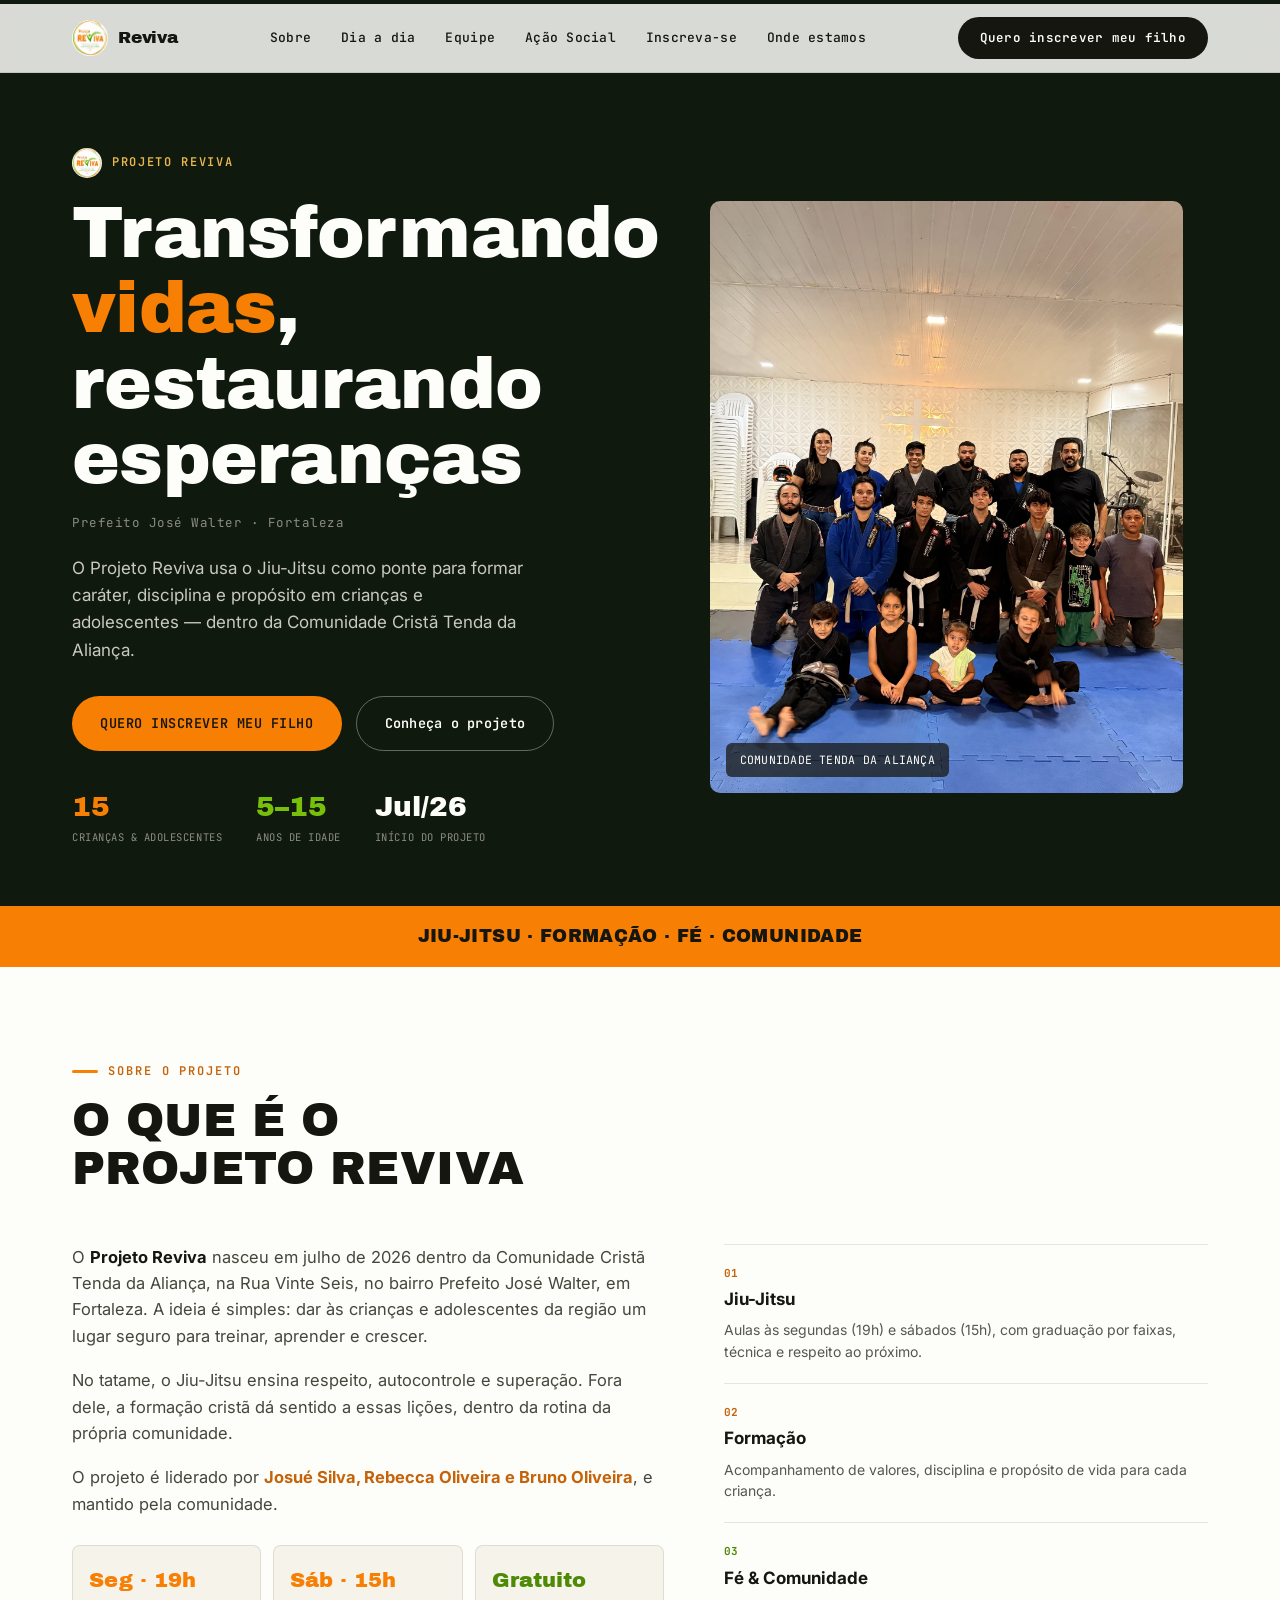
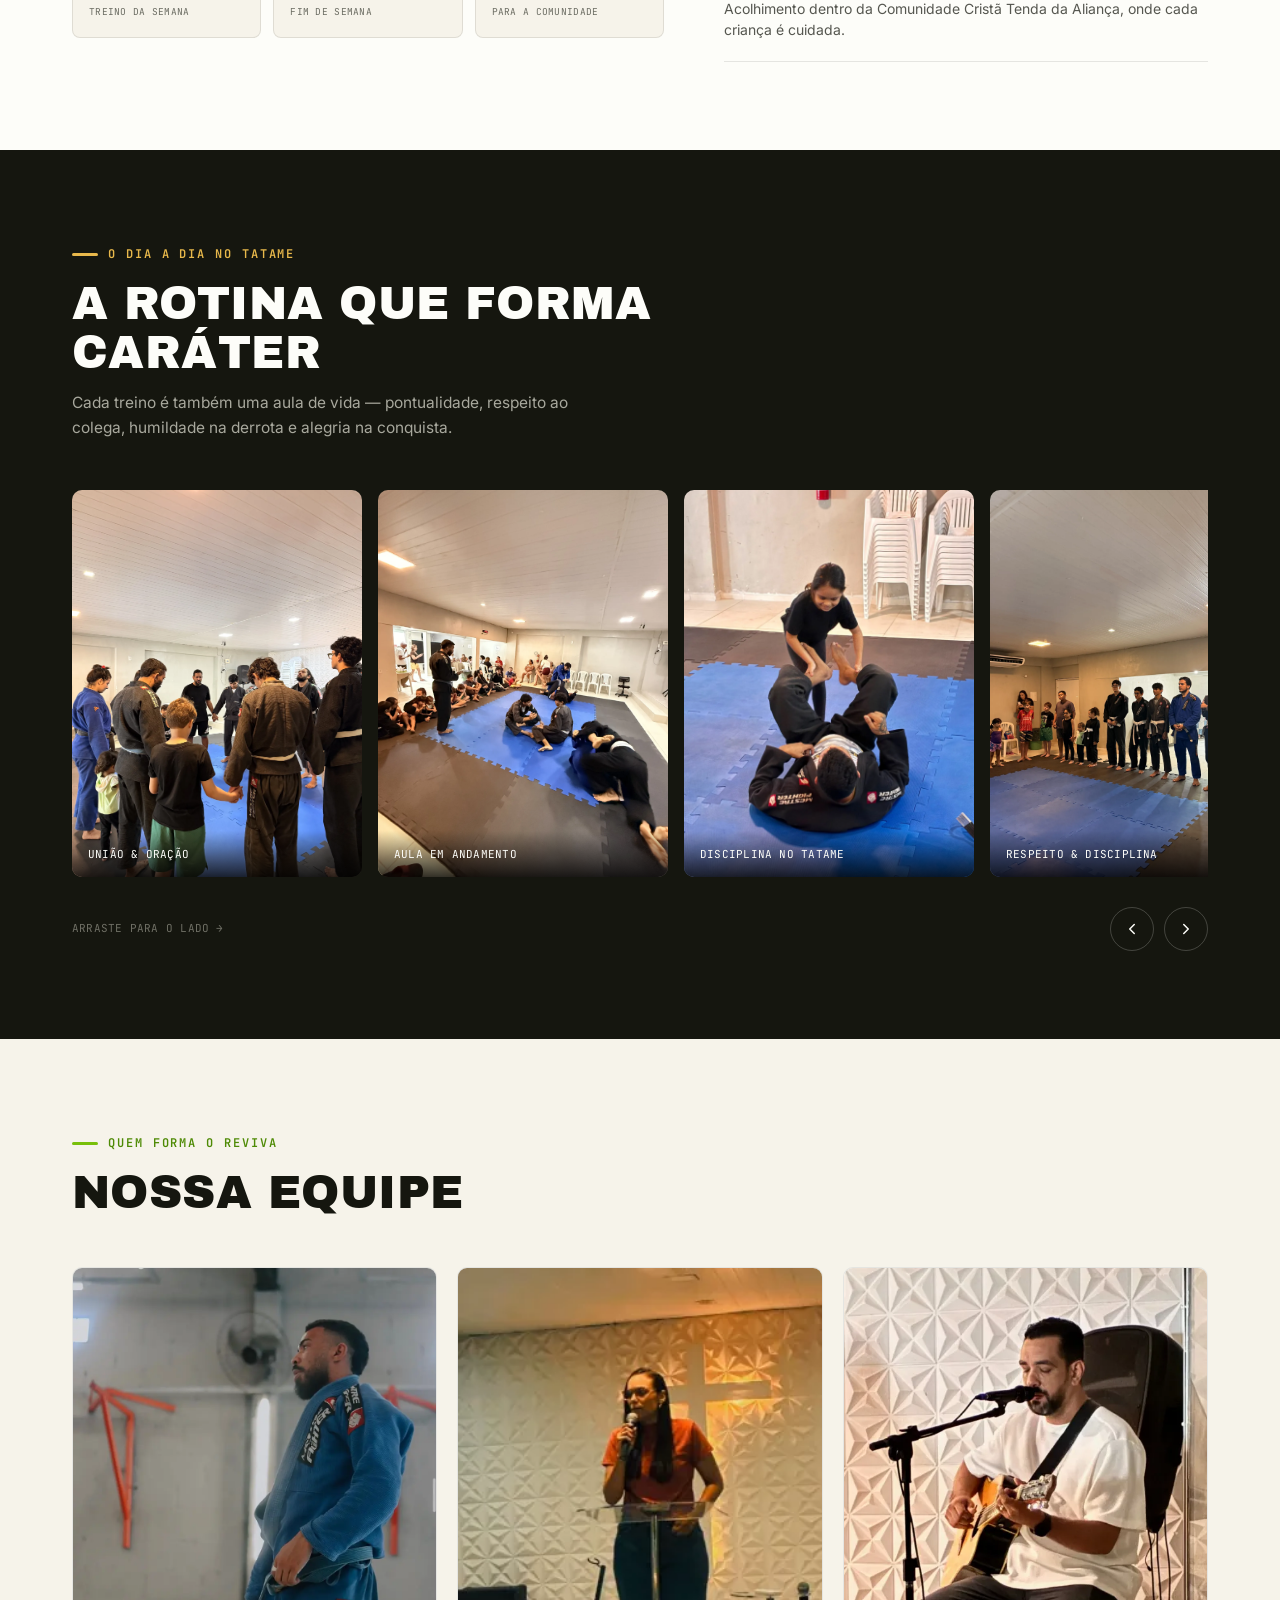
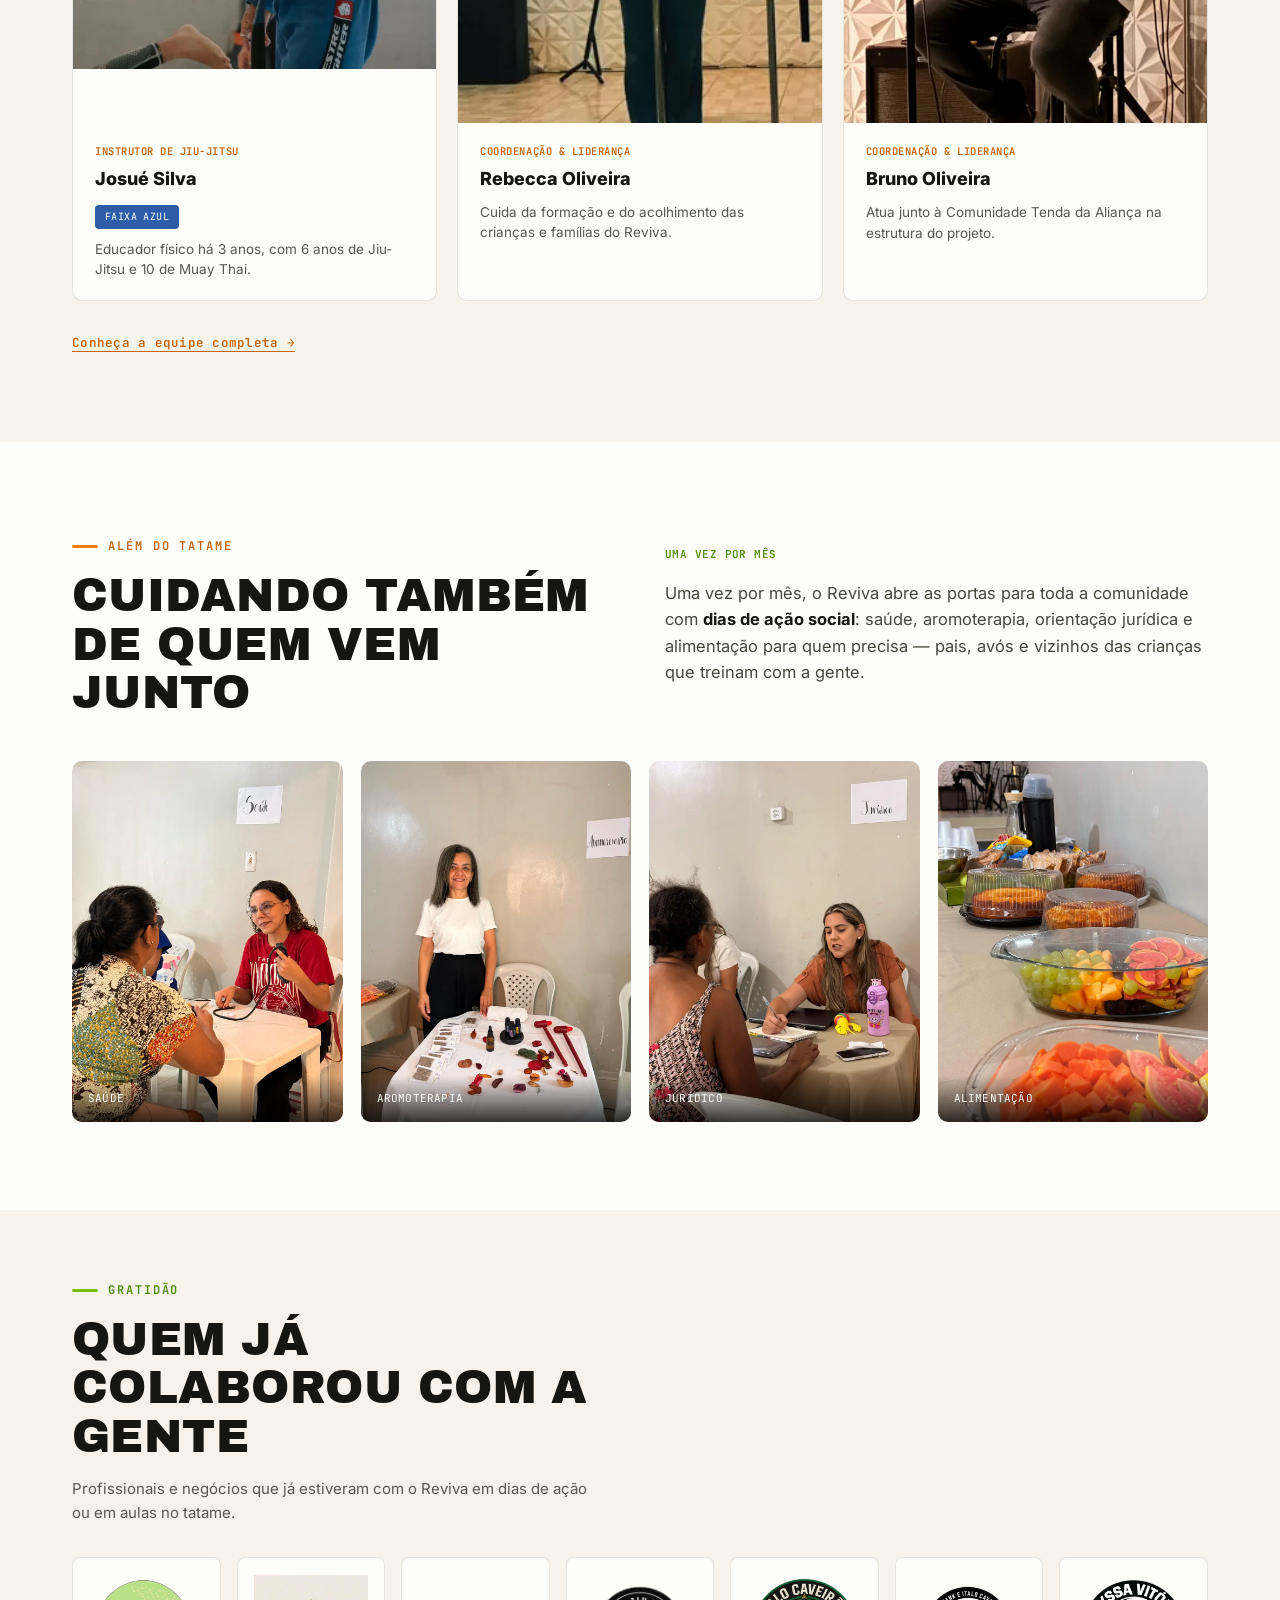
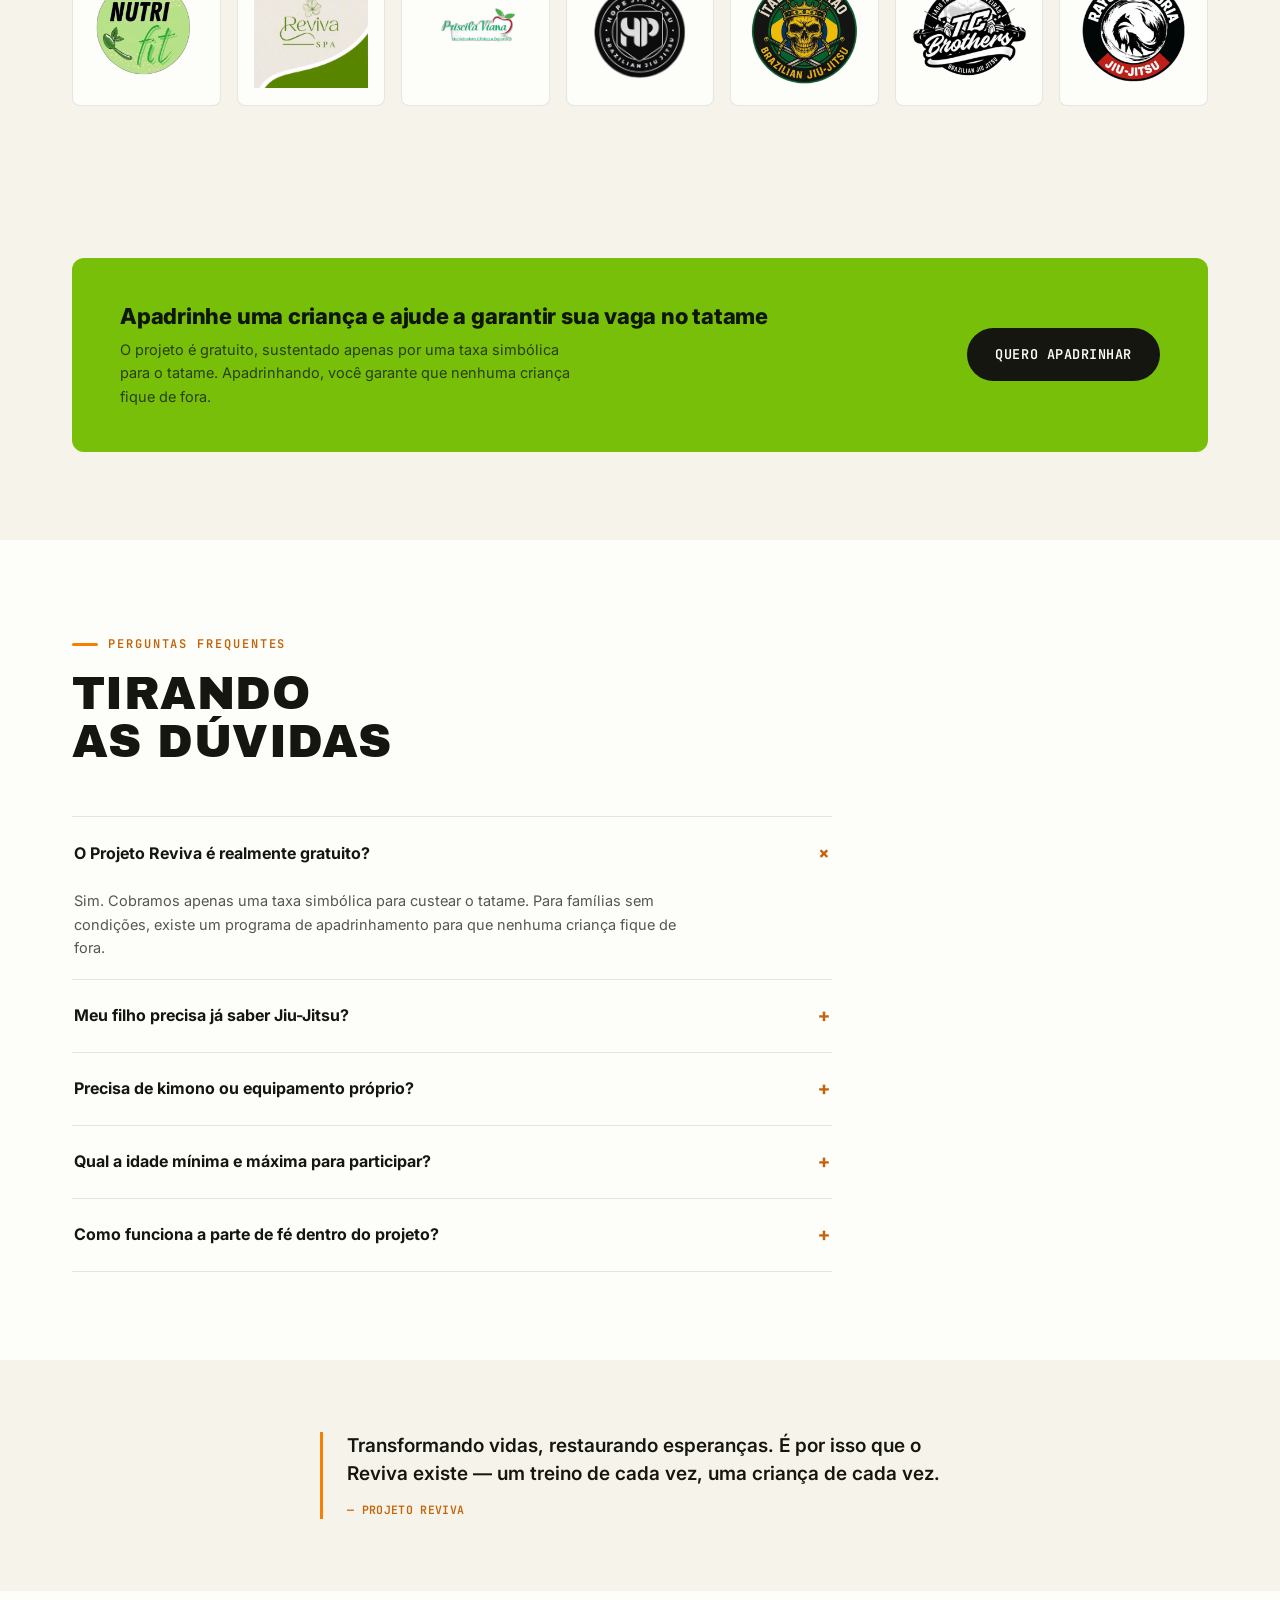
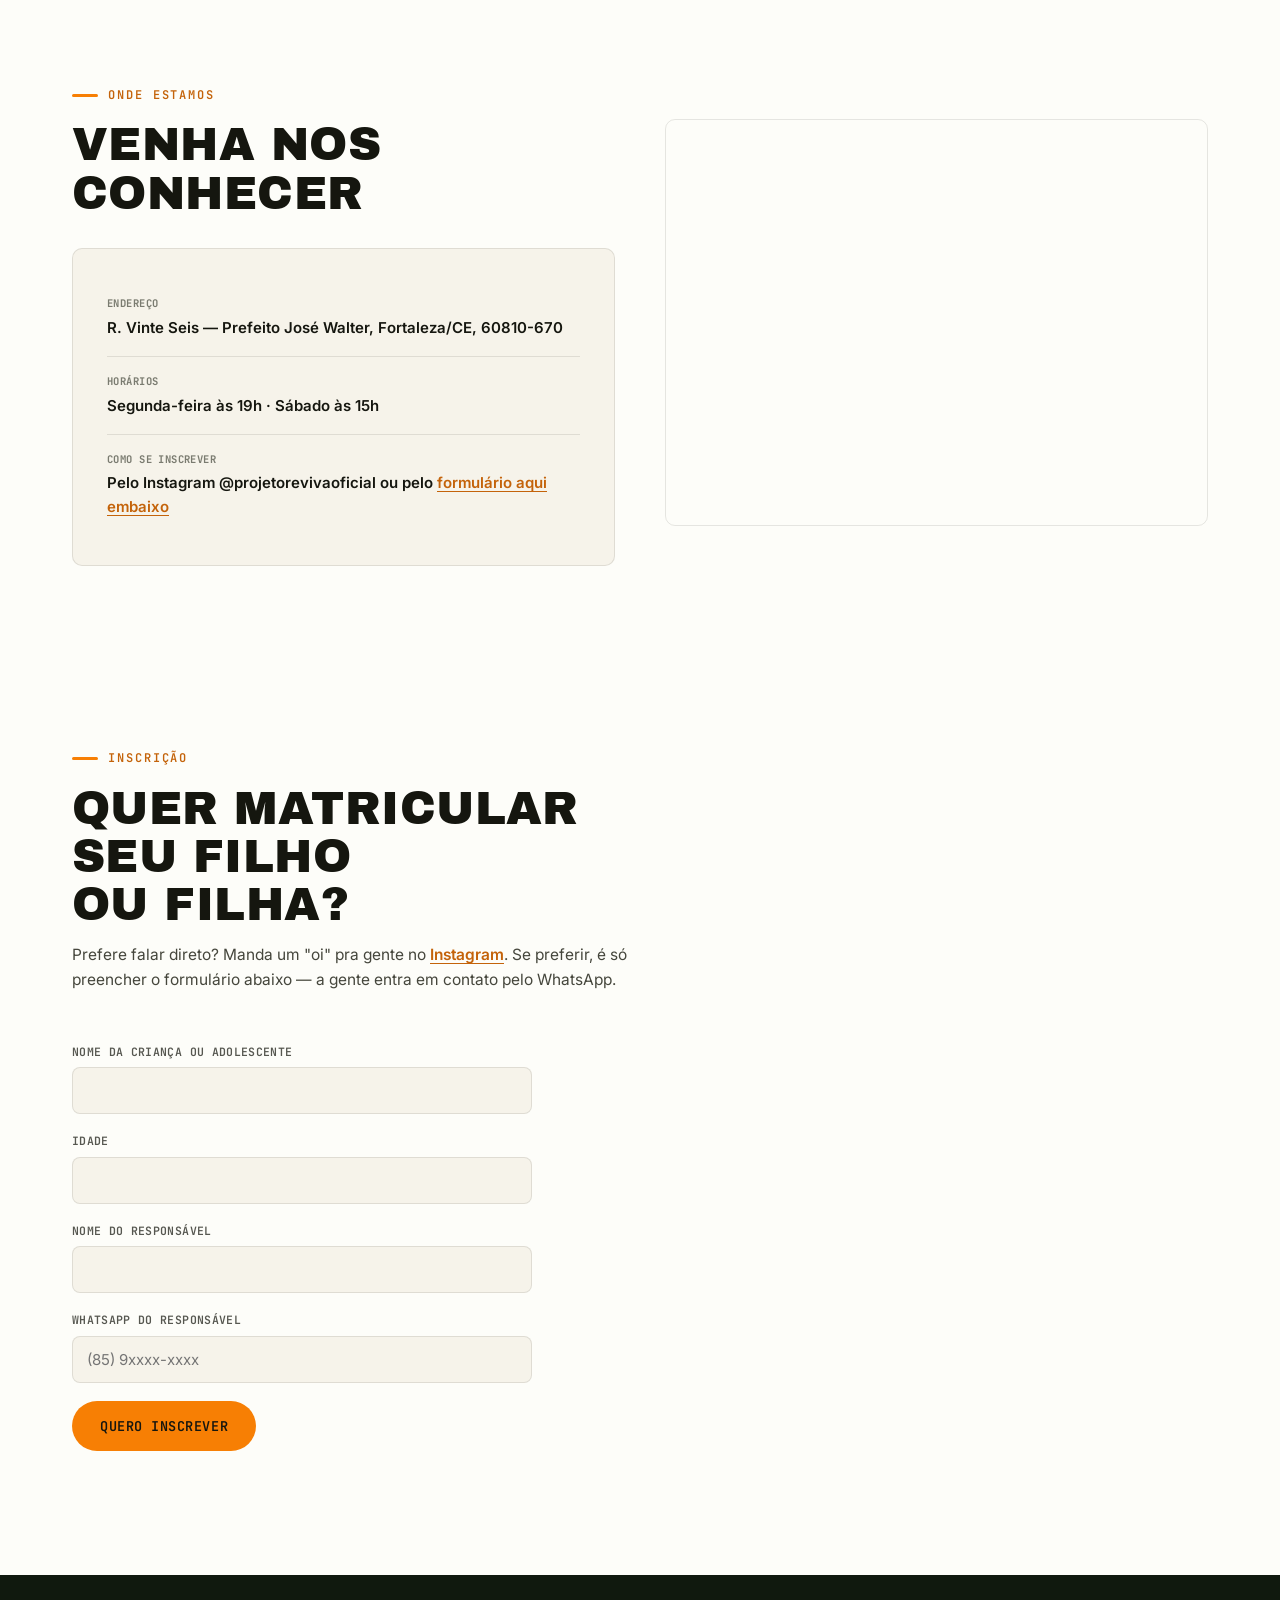
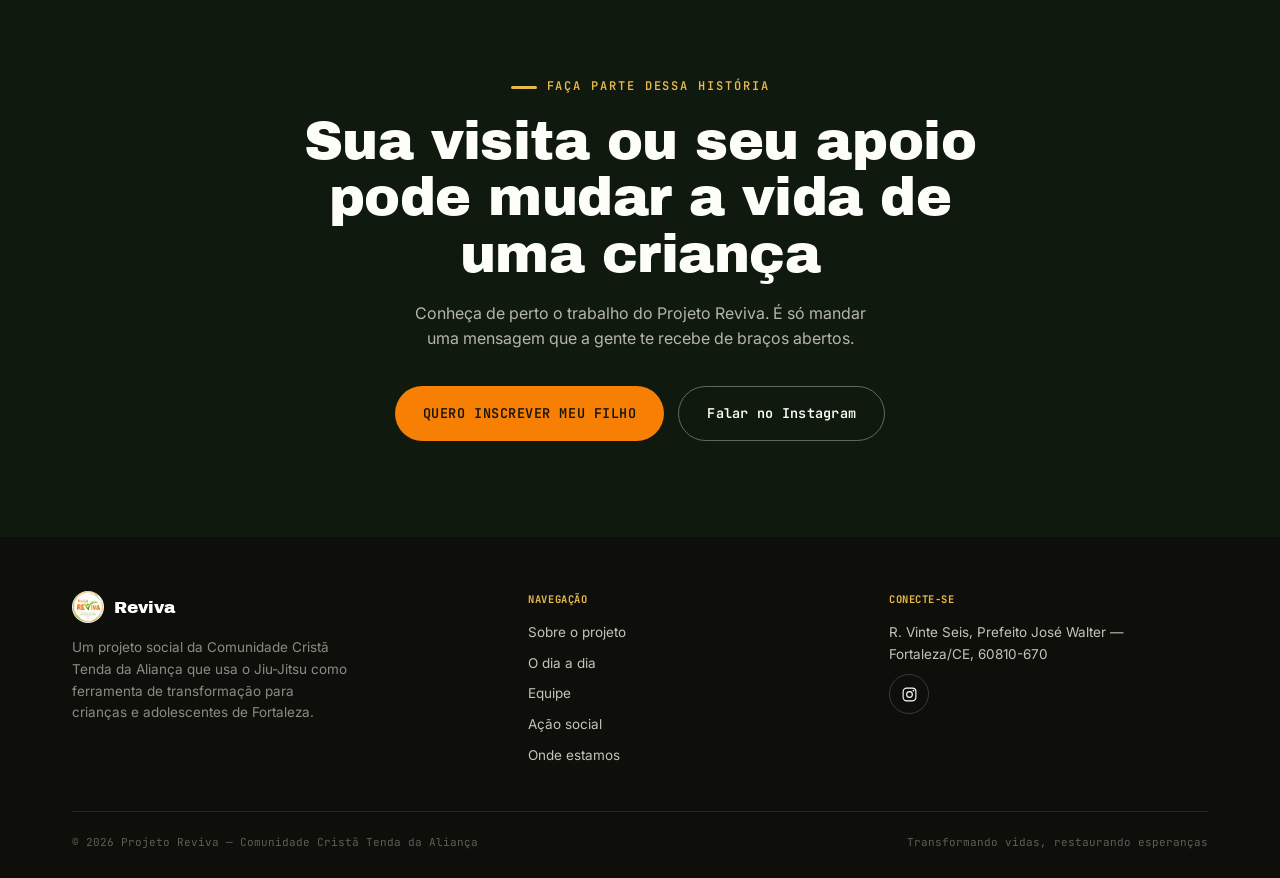
==== commit b78de64e: "v8: clean urls, fundo verde e mais detalhes com a cor do projeto" ====
--- a/index.html
+++ b/index.html
@@ -31,14 +31,14 @@
 
 <header>
   <div class="header-inner wrap">
-    <a href="index.html" class="logo" aria-label="Página inicial do Projeto Reviva">
+    <a href="/" class="logo" aria-label="Página inicial do Projeto Reviva">
       <img src="img/logo-reviva-small.png" alt="Logo Projeto Reviva">
       <span class="logo-text">Reviva</span>
     </a>
     <nav class="desktop-nav">
       <a href="#sobre">Sobre</a>
       <a href="#dia-a-dia">Dia a dia</a>
-      <a href="equipe.html">Equipe</a>
+      <a href="/equipe">Equipe</a>
       <a href="#acao-social">Ação Social</a>
       <a href="#inscricao">Inscreva-se</a>
       <a href="#local">Onde estamos</a>
@@ -55,7 +55,7 @@
   <nav>
     <a href="#sobre" class="mm-link">Sobre</a>
     <a href="#dia-a-dia" class="mm-link">Dia a dia</a>
-    <a href="equipe.html" class="mm-link">Equipe</a>
+    <a href="/equipe" class="mm-link">Equipe</a>
     <a href="#acao-social" class="mm-link">Ação Social</a>
     <a href="#inscricao" class="mm-link">Inscreva-se</a>
     <a href="#local" class="mm-link">Onde estamos</a>
@@ -219,7 +219,7 @@
           </div>
         </div>
       </div>
-      <a class="equipe-link" href="equipe.html">Conheça a equipe completa →</a>
+      <a class="equipe-link" href="/equipe">Conheça a equipe completa →</a>
     </div>
   </section>
 
@@ -410,7 +410,7 @@
         <h5>Navegação</h5>
         <a href="#sobre">Sobre o projeto</a>
         <a href="#dia-a-dia">O dia a dia</a>
-        <a href="equipe.html">Equipe</a>
+        <a href="/equipe">Equipe</a>
         <a href="#acao-social">Ação social</a>
         <a href="#local">Onde estamos</a>
       </div>
--- a/style.css
+++ b/style.css
@@ -5,6 +5,7 @@
 
 :root {
   --ink: #15160F;
+  --ink-forest: #10190E;
   --ink-soft: #2A2B23;
   --paper: #FDFDF9;
   --paper-warm: #F6F3EA;
--- a/home.css
+++ b/home.css
@@ -1,4 +1,4 @@
-  .hero { position: relative; padding: 148px 0 0; overflow: hidden; background: var(--ink); color: var(--paper); }
+  .hero { position: relative; padding: 148px 0 0; overflow: hidden; background: var(--ink-forest); color: var(--paper); }
   @media (max-width: 640px) { .hero { padding-top: 122px; } }
   .hero-grid { display: grid; grid-template-columns: 1.05fr 0.95fr; gap: 50px; align-items: center; position: relative; padding-bottom: 60px; }
   .hero-kicker { display: flex; align-items: center; gap: 10px; margin-bottom: 18px; }
@@ -11,6 +11,8 @@
   .hero-actions { display: flex; gap: 14px; flex-wrap: wrap; margin-bottom: 42px; }
   .hero-stats { display: flex; gap: 34px; flex-wrap: wrap; }
   .stat-num { font-family: var(--display); font-size: 28px; color: var(--paper); line-height: 1; }
+  .hero-stats > div:nth-child(1) .stat-num { color: var(--orange); }
+  .hero-stats > div:nth-child(2) .stat-num { color: var(--green); }
   .stat-label { font-family: var(--mono); font-size: 10.5px; letter-spacing: 0.05em; text-transform: uppercase; color: #8C8C82; margin-top: 8px; }
   .hero-visual { position: relative; }
   .hero-photo { border-radius: 10px; overflow: hidden; position: relative; aspect-ratio: 4/5; }
@@ -68,6 +70,8 @@
   @media (max-width: 640px) { .carousel-slide { width: 72vw; } .carousel-hint { display: none; } .carousel-nav { justify-content: flex-end; } }
 
   .equipe { background: var(--paper-warm); }
+  .equipe .eyebrow { color: var(--green-deep); }
+  .equipe .eyebrow::before { background: var(--green); }
   .equipe-grid { display: grid; grid-template-columns: repeat(3, 1fr); gap: 20px; }
   .membro-card { background: var(--paper); border: 1px solid var(--line); border-radius: 10px; overflow: hidden; }
   .membro-photo { aspect-ratio: 4/5; overflow: hidden; }
@@ -94,6 +98,8 @@
   @media (max-width: 480px) { .acao-grid { grid-template-columns: 1fr; } }
 
   .colaboradores { background: var(--paper-warm); padding-top: 64px; padding-bottom: 64px; }
+  .colaboradores .eyebrow { color: var(--green-deep); }
+  .colaboradores .eyebrow::before { background: var(--green); }
   .colab-sub { font-size: 15px; color: #565750; max-width: 520px; margin-top: -20px; margin-bottom: 32px; }
   .colab-grid { display: flex; flex-wrap: wrap; justify-content: center; gap: 16px; }
   .colab-item {
@@ -155,7 +161,7 @@
   .inscricao-msg.success { color: var(--green-deep); }
   .inscricao-msg.error { color: #C43A0A; }
 
-  .cta-final { background: var(--ink); color: var(--paper); text-align: center; padding: 96px 0; }
+  .cta-final { background: var(--ink-forest); color: var(--paper); text-align: center; padding: 96px 0; }
   @media (max-width: 640px) { .cta-final { padding: 64px 0; } }
   .cta-final h2 { font-size: clamp(32px, 5vw, 54px); margin: 16px auto 18px; max-width: 720px; color: var(--paper); }
   .cta-final p.sub { font-size: 16px; max-width: 460px; margin: 0 auto 34px; color: #B5B5AA; }
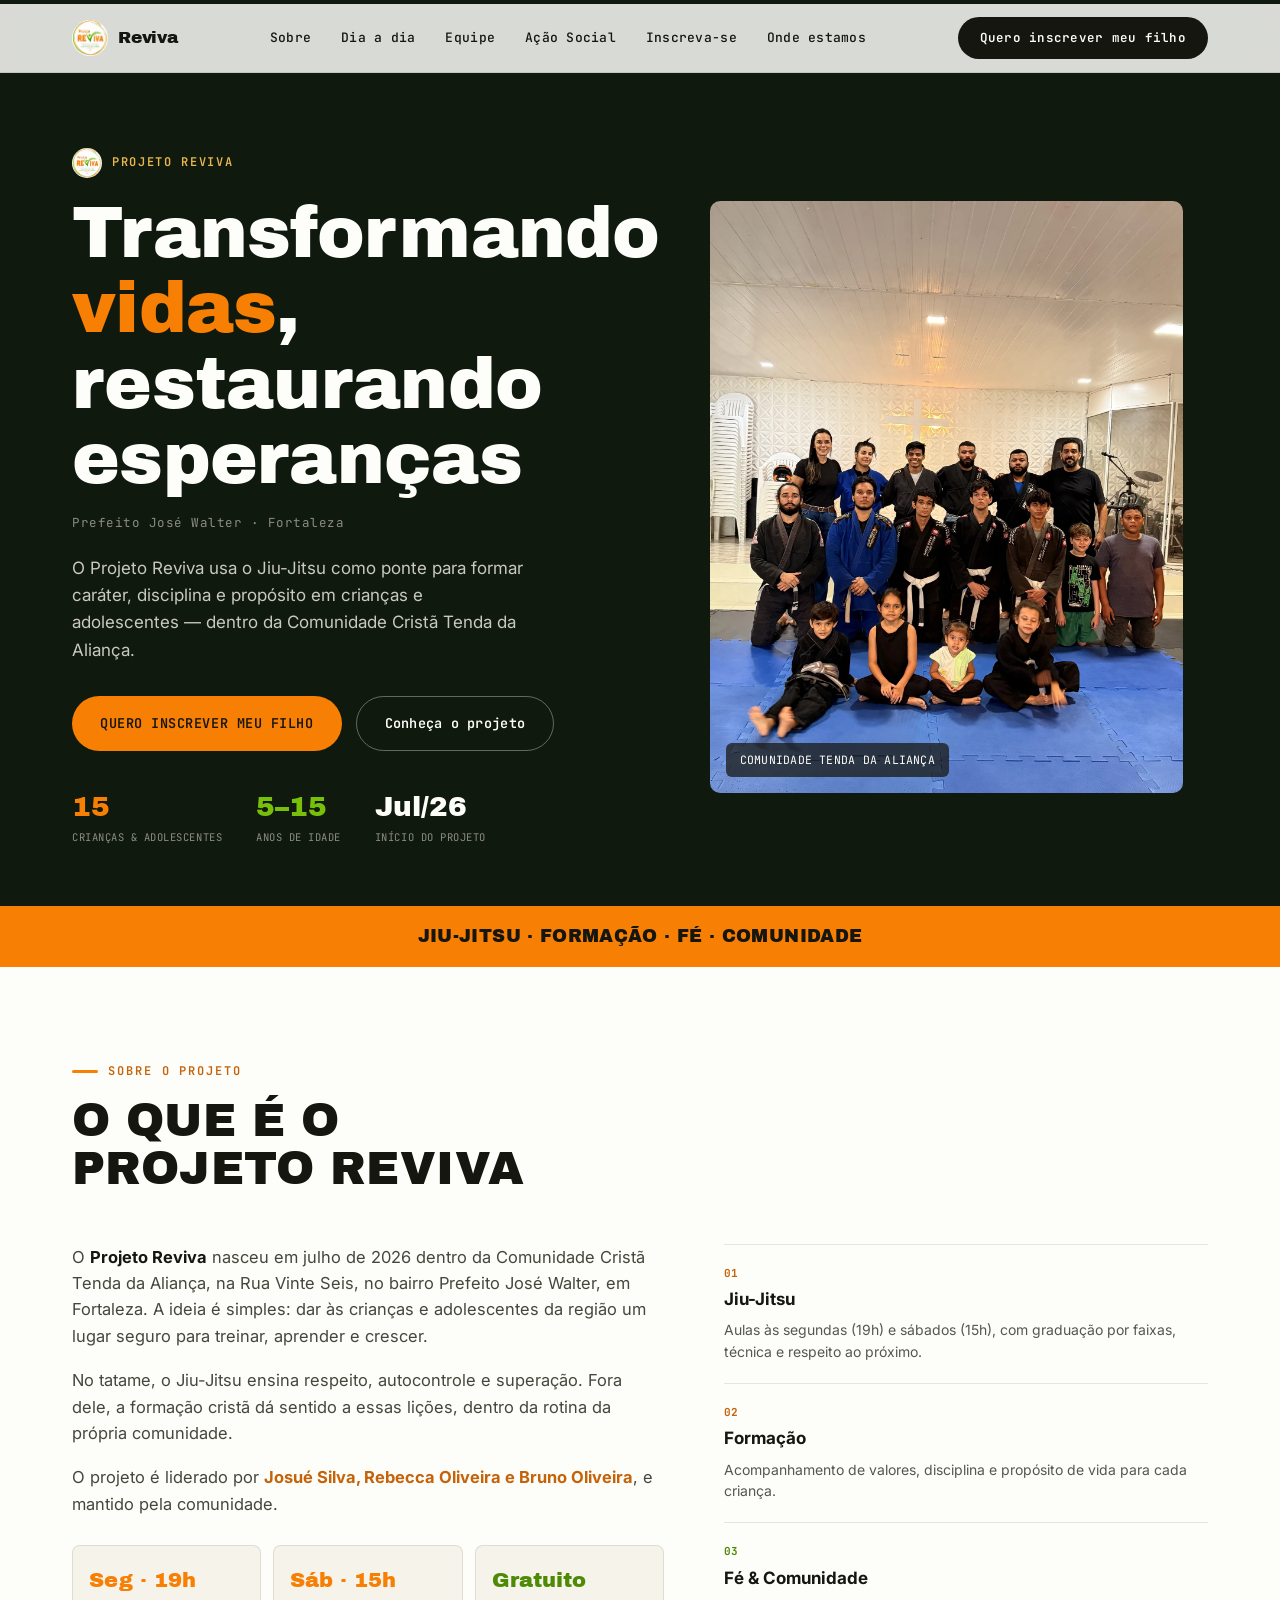
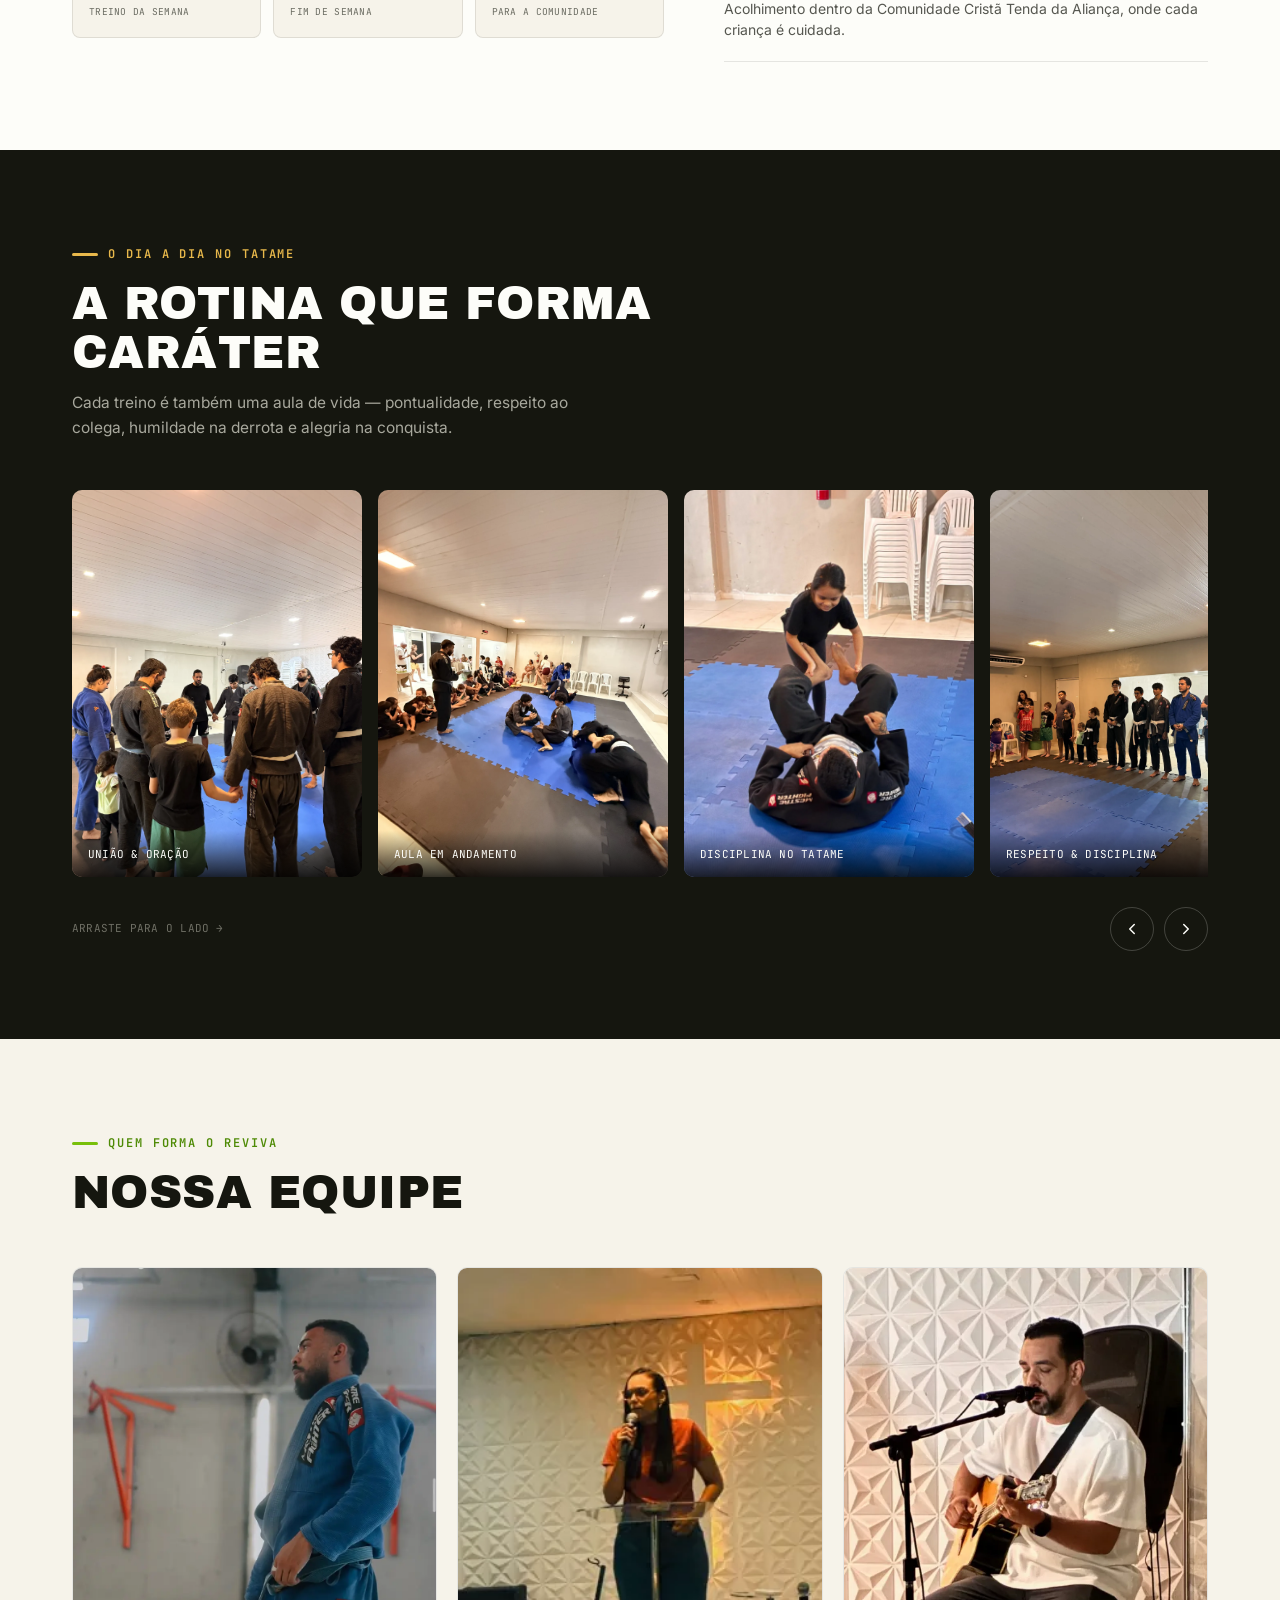
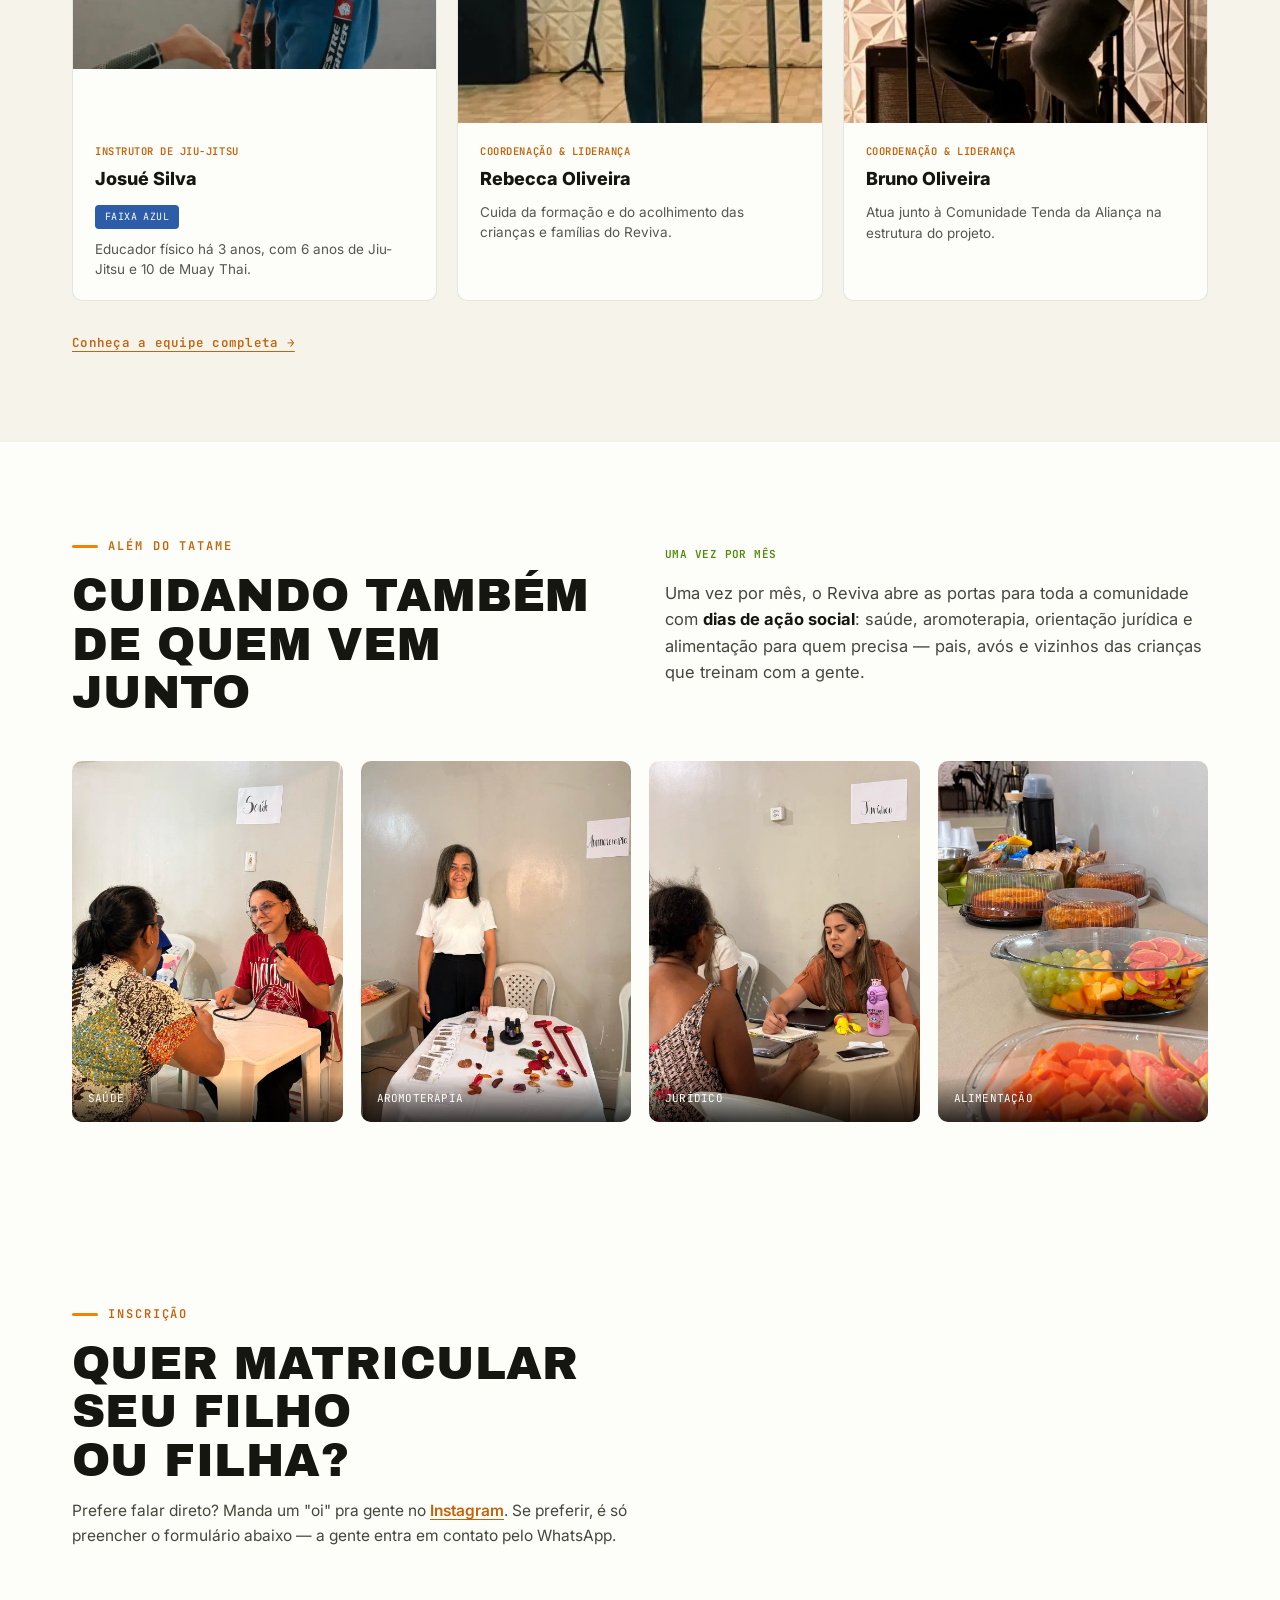
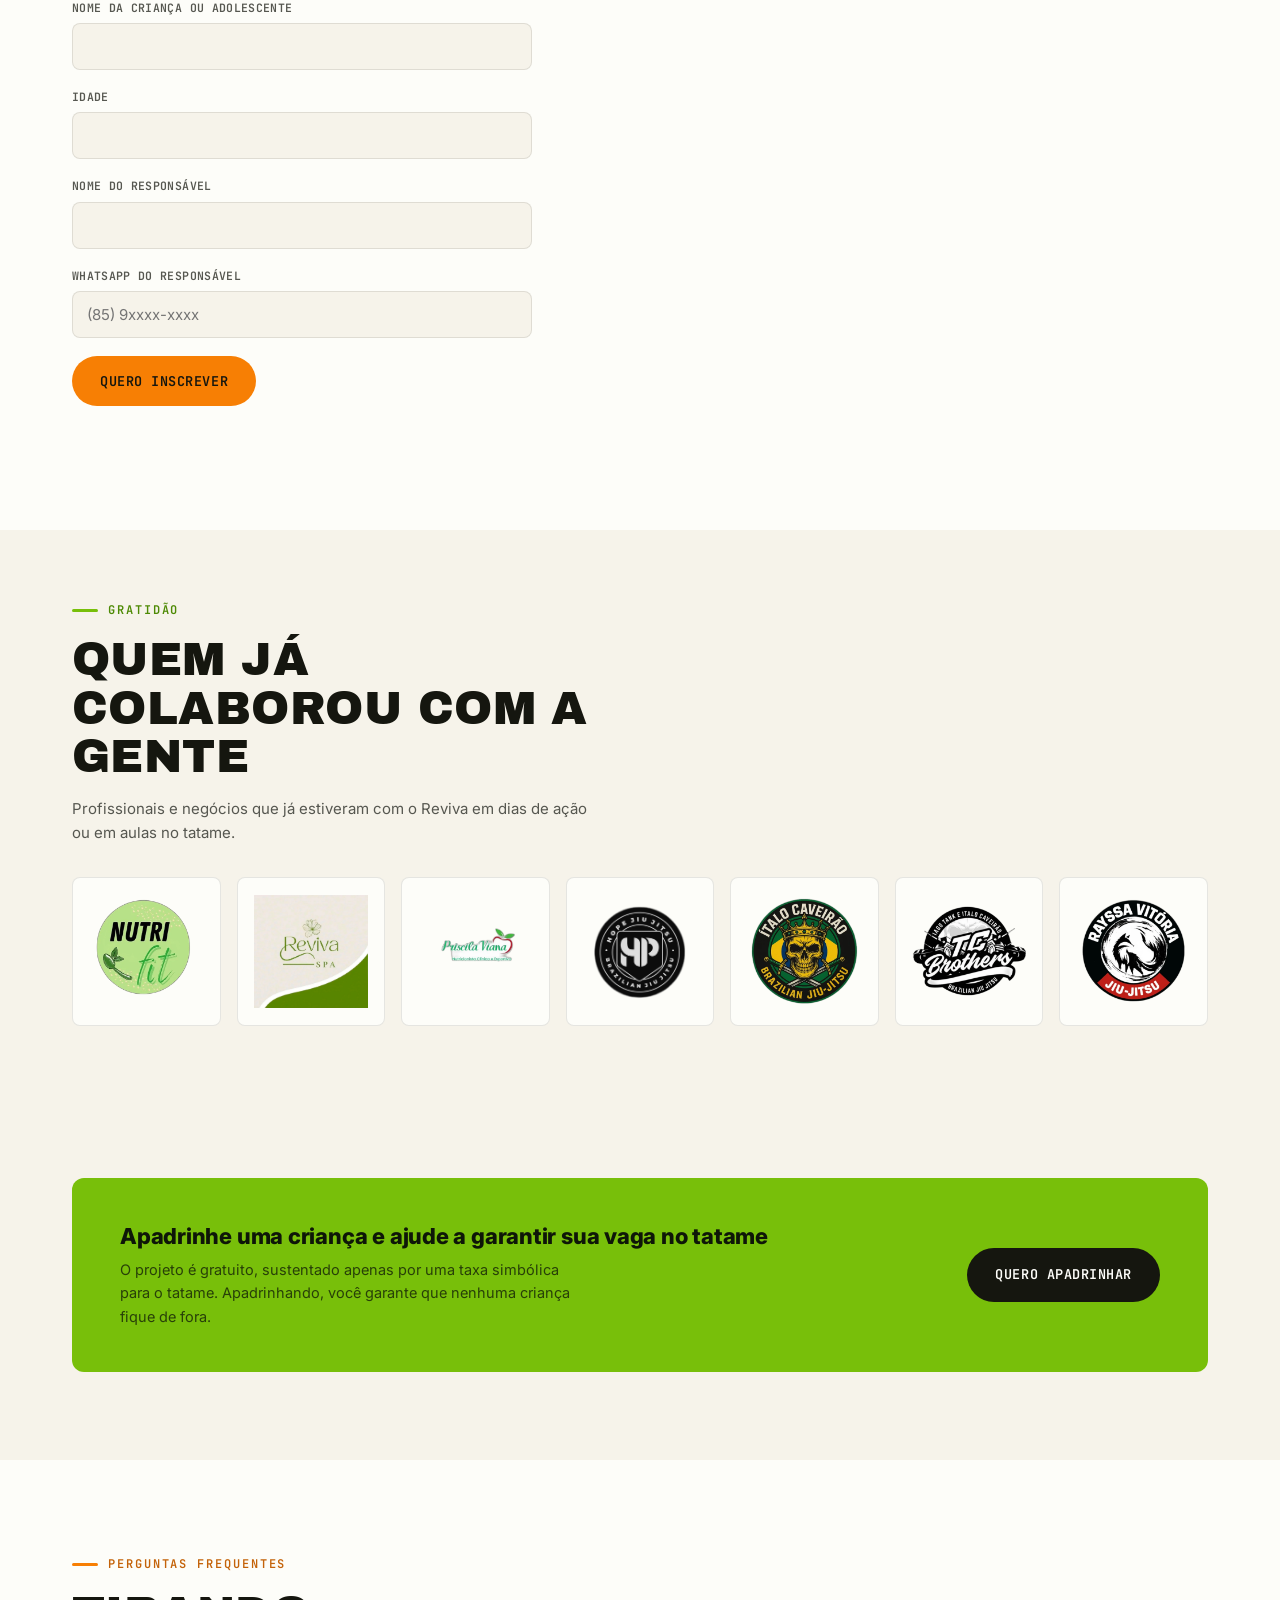
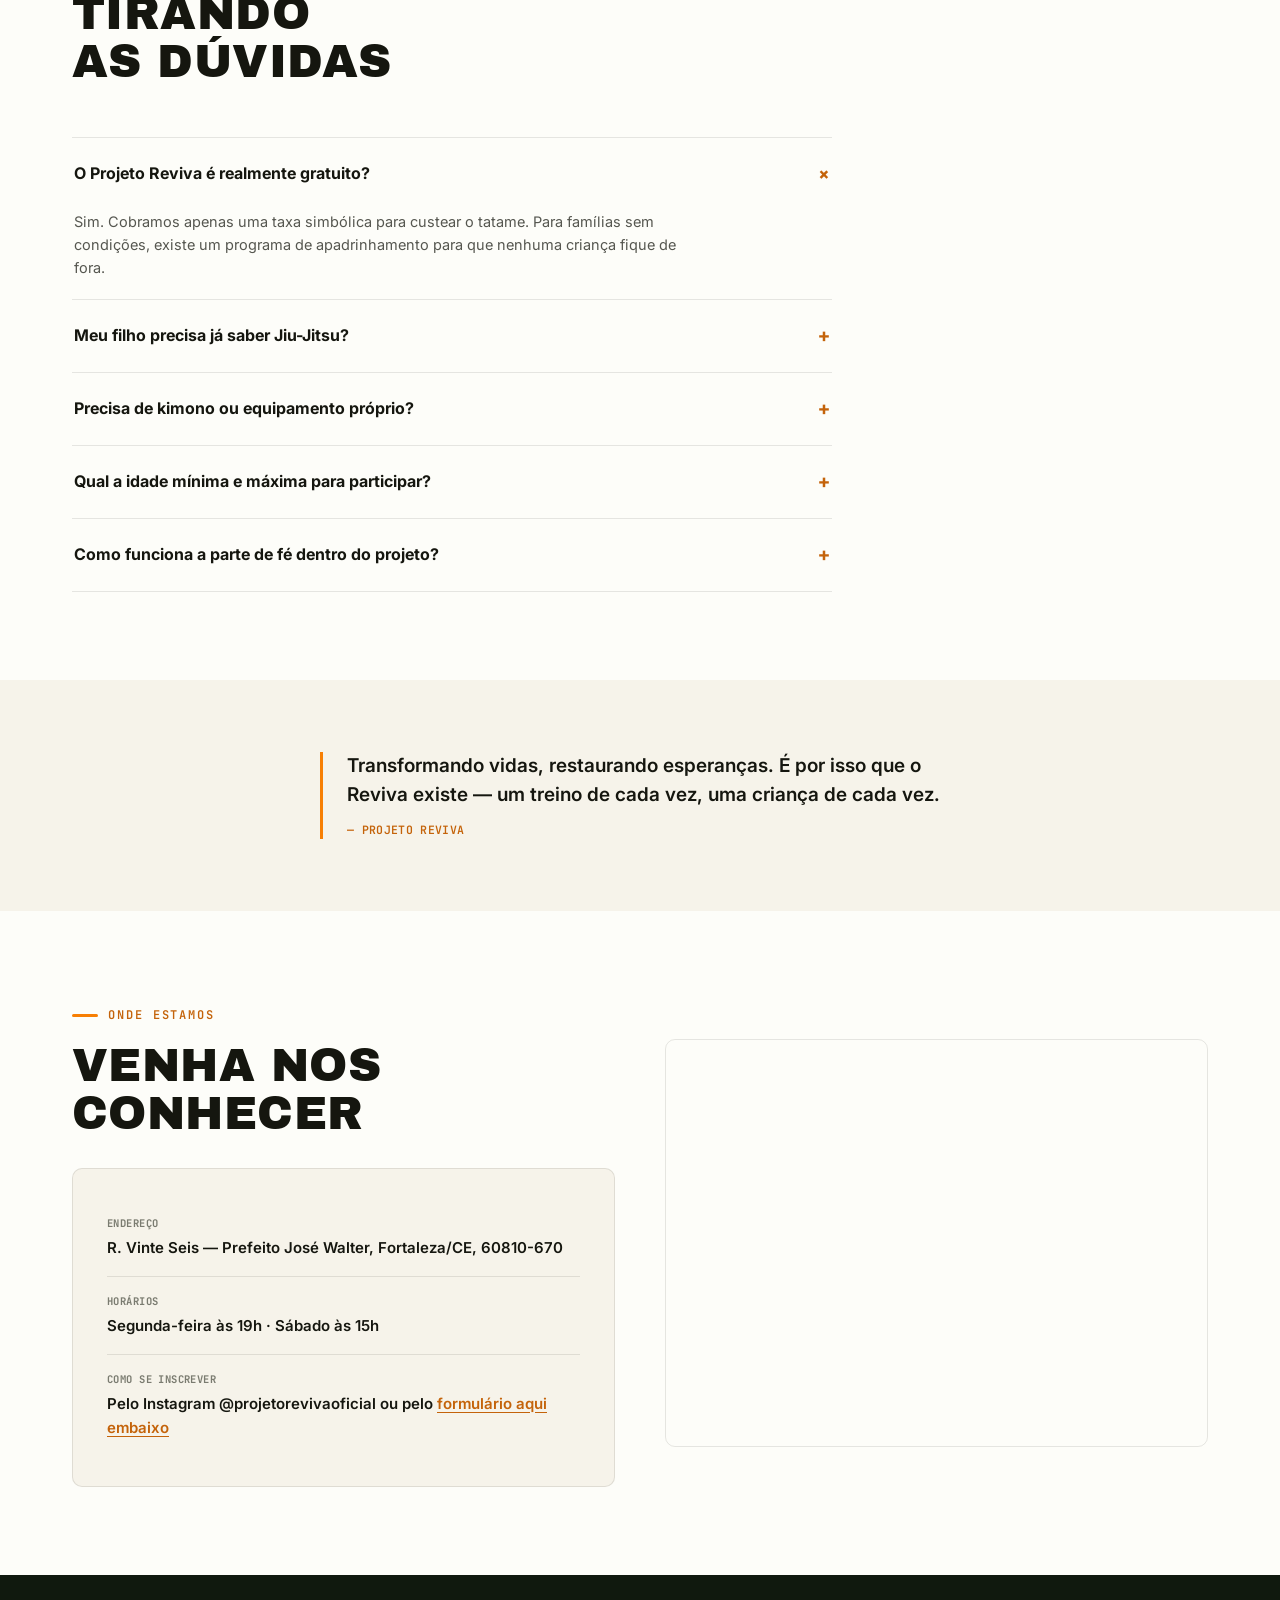
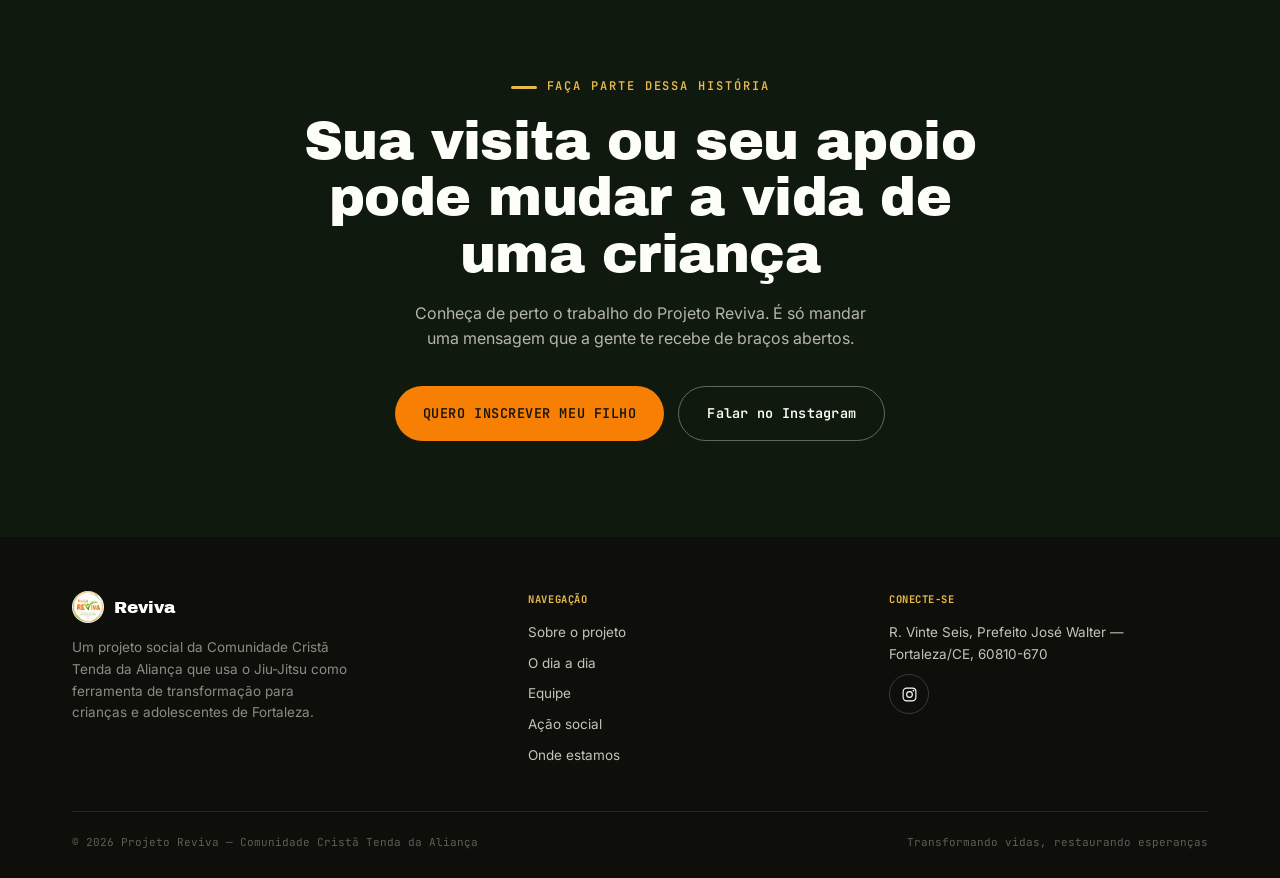
==== commit a01a1761: "fix: changelog & index" ====
--- a/index.html
+++ b/index.html
@@ -245,6 +245,36 @@
     </div>
   </section>
 
+  <section class="inscricao" id="inscricao">
+    <div class="wrap">
+      <div class="section-head reveal">
+        <span class="eyebrow">Inscrição</span>
+        <h2 class="section-title">Quer matricular seu filho<br>ou filha?</h2>
+        <p class="inscricao-sub">Prefere falar direto? Manda um "oi" pra gente no <a href="https://www.instagram.com/projetorevivaoficial" target="_blank" rel="noopener" class="link-inline">Instagram</a>. Se preferir, é só preencher o formulário abaixo — a gente entra em contato pelo WhatsApp.</p>
+      </div>
+      <form id="inscricaoForm" class="inscricao-form reveal" novalidate>
+        <div class="form-row">
+          <label for="nomeCrianca">Nome da criança ou adolescente</label>
+          <input type="text" id="nomeCrianca" name="nome_crianca" required maxlength="100" autocomplete="off">
+        </div>
+        <div class="form-row">
+          <label for="idade">Idade</label>
+          <input type="number" id="idade" name="idade" min="5" max="17" required>
+        </div>
+        <div class="form-row">
+          <label for="nomeResponsavel">Nome do responsável</label>
+          <input type="text" id="nomeResponsavel" name="nome_responsavel" required maxlength="100" autocomplete="off">
+        </div>
+        <div class="form-row">
+          <label for="telefone">WhatsApp do responsável</label>
+          <input type="tel" id="telefone" name="telefone_whatsapp" required placeholder="(85) 9xxxx-xxxx" autocomplete="off">
+        </div>
+        <button type="submit" class="btn btn-primary" id="inscricaoSubmit">Quero inscrever</button>
+        <p id="inscricaoMsg" class="inscricao-msg" role="status" aria-live="polite"></p>
+      </form>
+    </div>
+  </section>
+
   <section class="colaboradores">
     <div class="wrap">
       <div class="section-head reveal mb-36">
@@ -352,36 +382,6 @@
     </div>
   </section>
 
-  <section class="inscricao" id="inscricao">
-    <div class="wrap">
-      <div class="section-head reveal">
-        <span class="eyebrow">Inscrição</span>
-        <h2 class="section-title">Quer matricular seu filho<br>ou filha?</h2>
-        <p class="inscricao-sub">Prefere falar direto? Manda um "oi" pra gente no <a href="https://www.instagram.com/projetorevivaoficial" target="_blank" rel="noopener" class="link-inline">Instagram</a>. Se preferir, é só preencher o formulário abaixo — a gente entra em contato pelo WhatsApp.</p>
-      </div>
-      <form id="inscricaoForm" class="inscricao-form reveal" novalidate>
-        <div class="form-row">
-          <label for="nomeCrianca">Nome da criança ou adolescente</label>
-          <input type="text" id="nomeCrianca" name="nome_crianca" required maxlength="100" autocomplete="off">
-        </div>
-        <div class="form-row">
-          <label for="idade">Idade</label>
-          <input type="number" id="idade" name="idade" min="5" max="17" required>
-        </div>
-        <div class="form-row">
-          <label for="nomeResponsavel">Nome do responsável</label>
-          <input type="text" id="nomeResponsavel" name="nome_responsavel" required maxlength="100" autocomplete="off">
-        </div>
-        <div class="form-row">
-          <label for="telefone">WhatsApp do responsável</label>
-          <input type="tel" id="telefone" name="telefone_whatsapp" required placeholder="(85) 9xxxx-xxxx" autocomplete="off">
-        </div>
-        <button type="submit" class="btn btn-primary" id="inscricaoSubmit">Quero inscrever</button>
-        <p id="inscricaoMsg" class="inscricao-msg" role="status" aria-live="polite"></p>
-      </form>
-    </div>
-  </section>
-
   <section class="cta-final">
     <div class="wrap">
       <span class="eyebrow on-dark">Faça parte dessa história</span>
